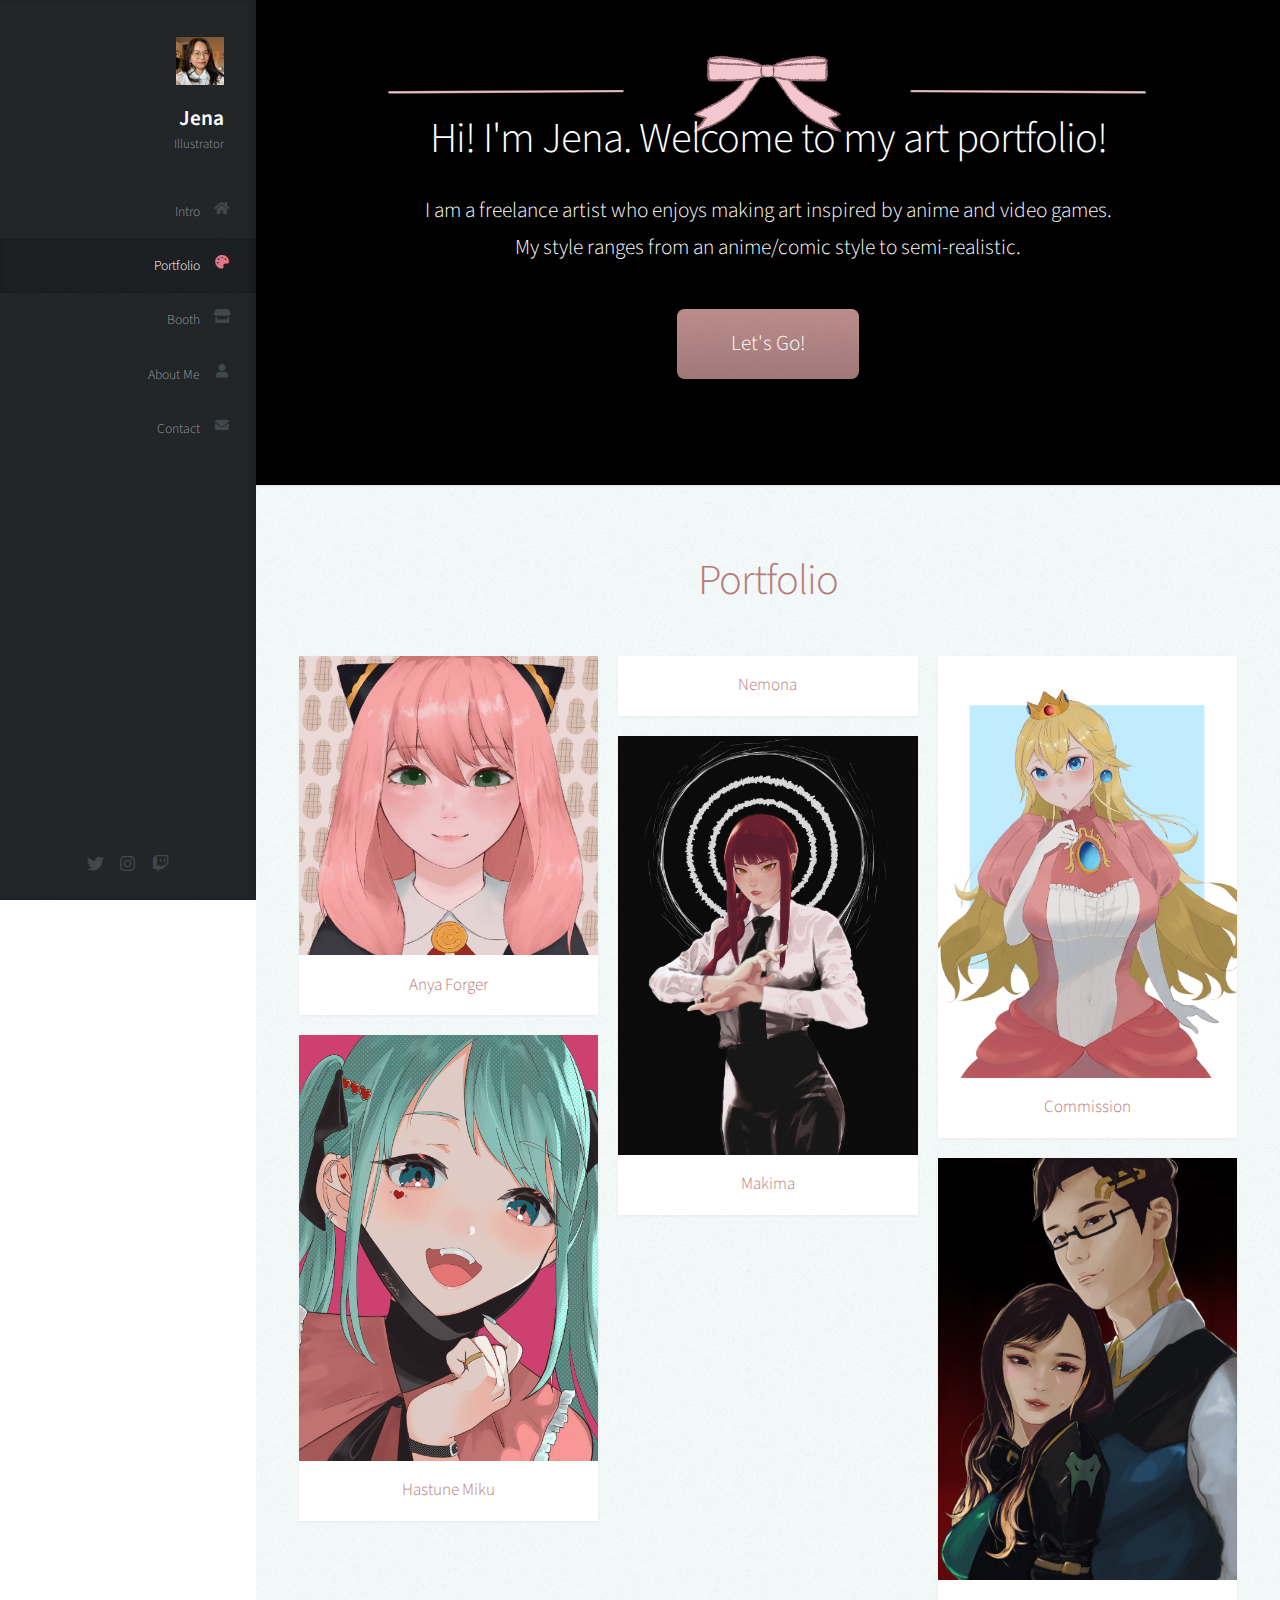
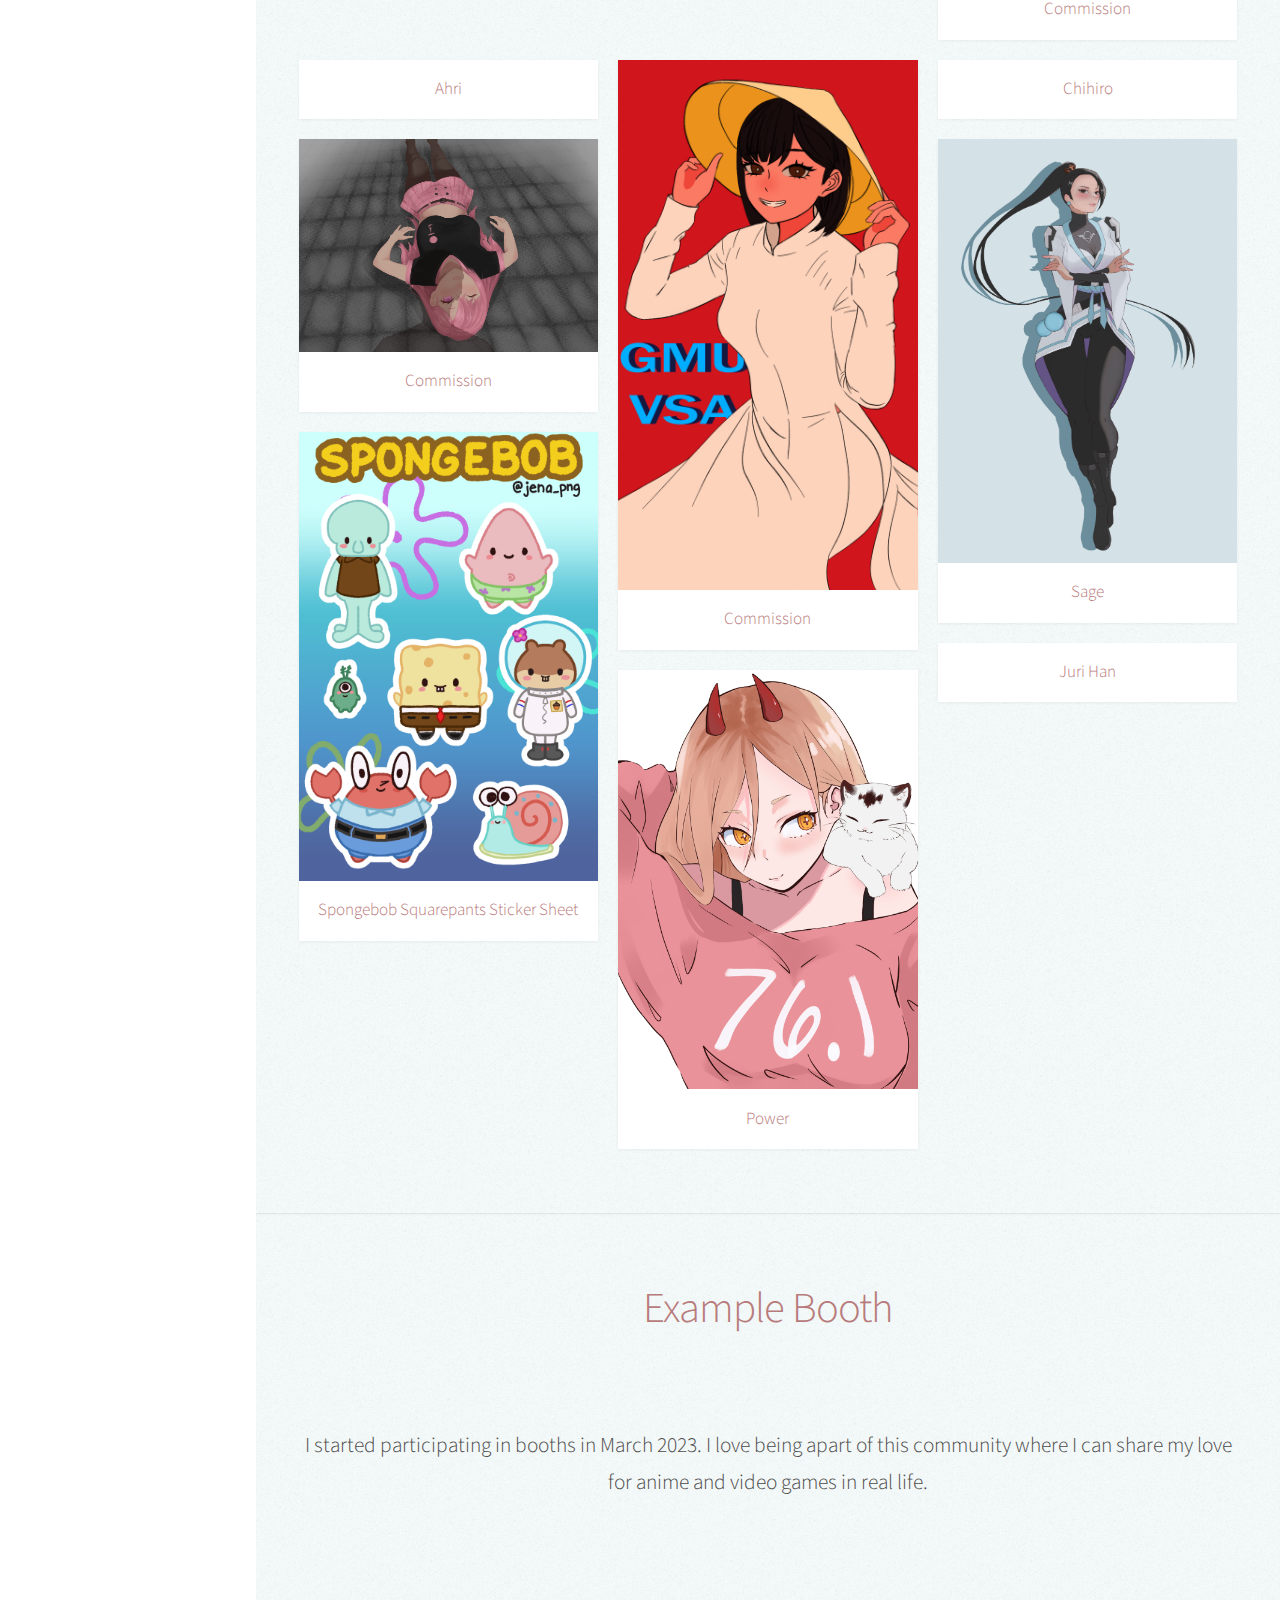
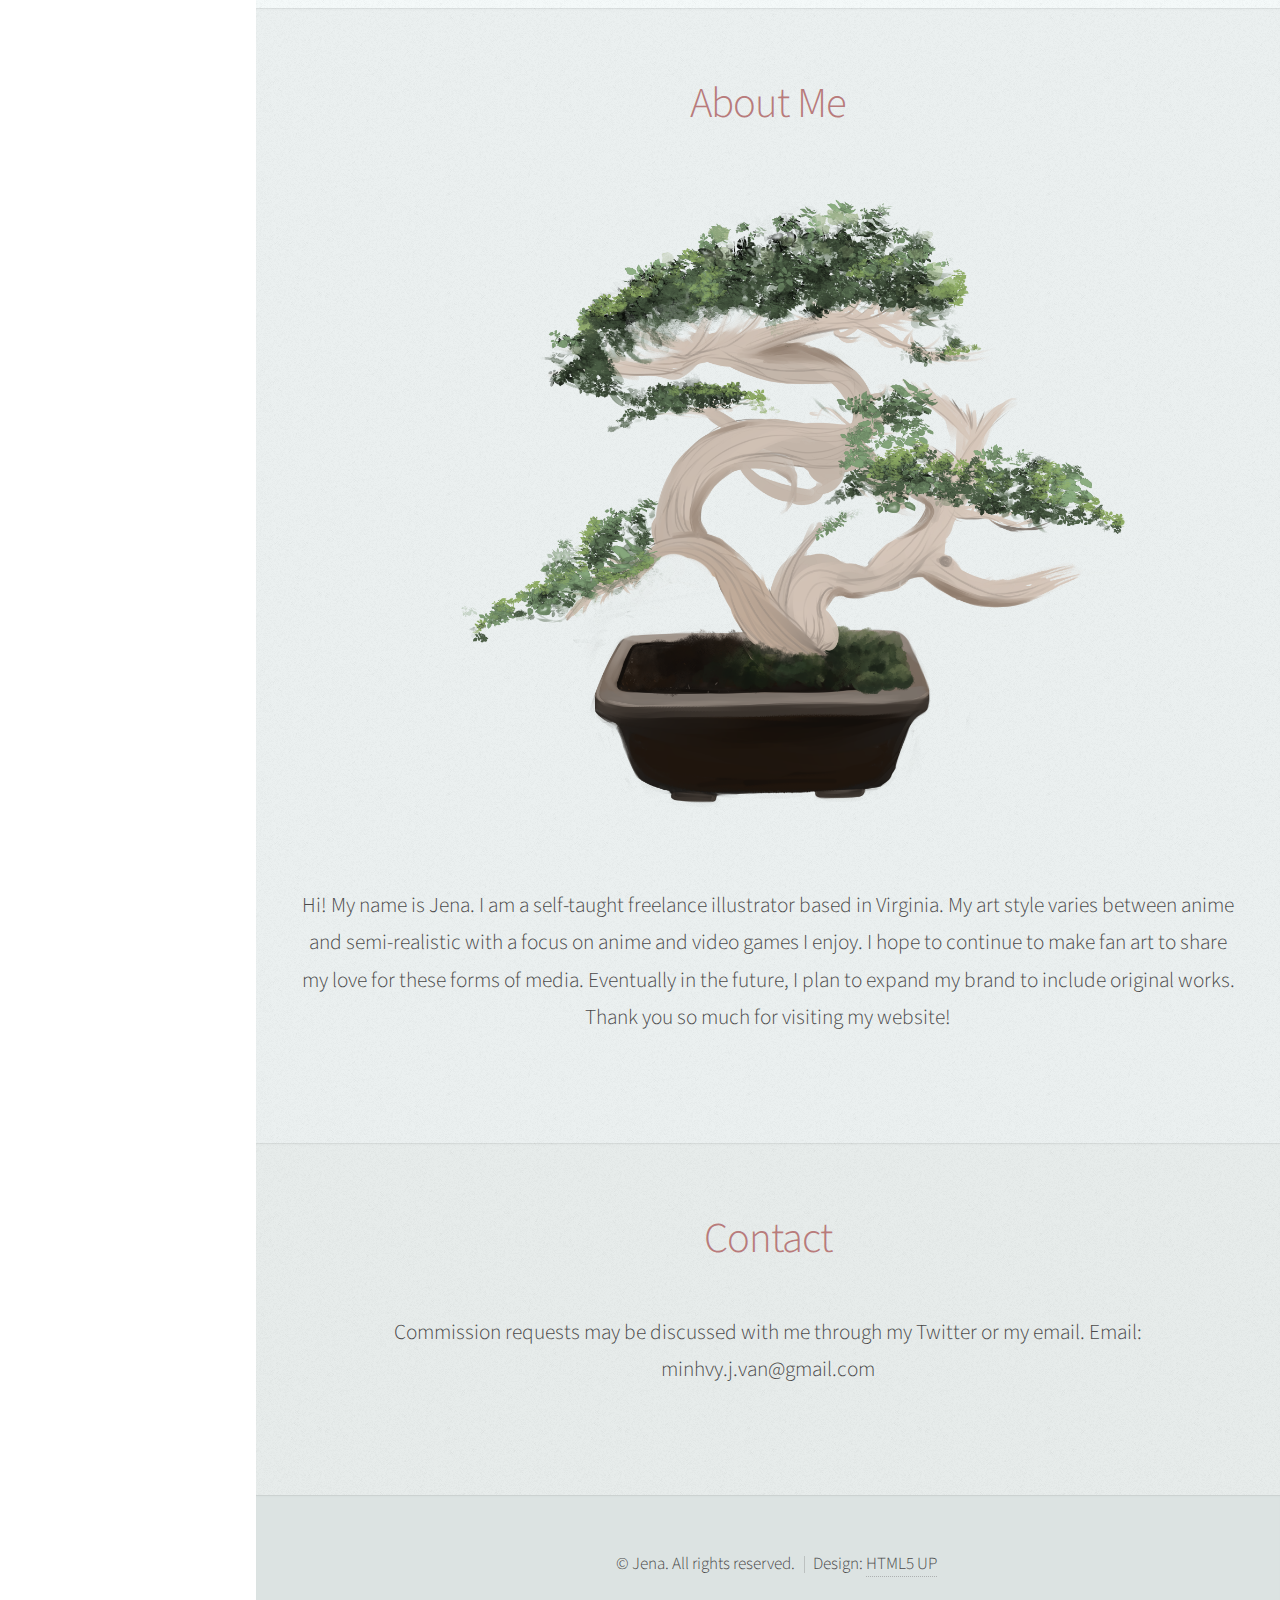
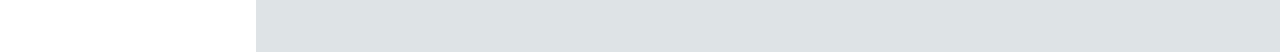
==== index.html @ c544cd05 "pics" ====
<!DOCTYPE HTML>
<!--
	Prologue by HTML5 UP
	html5up.net | @ajlkn
	Free for personal and commercial use under the CCA 3.0 license (html5up.net/license)
-->
<html>
	<head>
		<title>Jena_png</title>
		<meta charset="utf-8" />
		<meta name="viewport" content="width=device-width, initial-scale=1, user-scalable=no" />
		<link rel="stylesheet" href="assets/css/main.css" />
	</head>
	<body class="is-preload">

		<!-- Header -->
			<div id="header">

				<div class="top">

					<!-- Logo -->
						<div id="logo">
							<span class="image avatar48"><img src="images/avatar.JPG" alt="" /></span>
							<h1 id="title">Jena</h1>
							<p>Illustrator</p>
						</div>

					<!-- Nav -->
						<nav id="nav">
							<ul>
								<li><a href="#top" id="top-link"><span class="icon solid fa-home">Intro</span></a></li>
								<li><a href="#portfolio" id="portfolio-link"><span class="icon solid fa-palette">Portfolio</span></a></li>
								<li><a href="#booth" id="booth-link"><span class="icon solid fa-store">Booth</span></a></li>
								<li><a href="#about" id="about-link"><span class="icon solid fa-user">About Me</span></a></li>
								<li><a href="#contact" id="contact-link"><span class="icon solid fa-envelope">Contact</span></a></li>
							</ul>
						</nav>

				</div>

				<div class="bottom">

					<!-- Social Icons -->
						<ul class="icons">
							<li><a href="https://twitter.com/jena_png" class="icon brands fa-twitter"><span class="label">Twitter</span></a></li>
							<li><a href="https://www.instagram.com/jena_png/?hl=en" class="icon brands fa-instagram"><span class="label">Instagram</span></a></li>
							<li><a href="https://www.twitch.tv/jena_png" class="icon brands fa-twitch"><span class="label">Twitch</span></a></li>
							
						</ul>

				</div>

			</div>

		<!-- Main -->
			<div id="main">

				<!-- Intro -->
					<section id="top" class="one dark cover">
						<div class="container">

							<header>
								<h2 class="alt">Hi! I'm <strong>Jena</strong>. Welcome to my art portfolio!<br />
								</h2>
								<p>I am a freelance artist who enjoys making art inspired by anime and video games.<br />
								My style ranges from an anime/comic style to semi-realistic.</p>
							</header>

							<footer>
								<a href="#portfolio" class="button scrolly">Let's Go!</a>
							</footer>

						</div>
					</section>

				<!-- Portfolio -->
					<section id="portfolio" class="two">
						<div class="container">

							<header>
								<h2>Portfolio</h2>
							</header>

							<p></p>
							
							<div class="row">
								<div class="col-4 col-12-mobile">
									<article class="item">
										<a href="#" class="image fit"><img src="images/anya.png" alt="" /></a>
										<header>
											<h3>Anya Forger</h3>
										</header>
									</article>
									<article class="item">
										<a href="#" class="image fit"><img src="images/miku.png" alt="" /></a>
										<header>
											<h3>Hastune Miku</h3>
										</header>
									</article>
								</div>
								<div class="col-4 col-12-mobile">
									<article class="item">
										<a href="#" class="image fit"><img src="images/nemonaresize.png" alt="" /></a>
										<header>
											<h3>Nemona</h3>
										</header>
									</article>
									<article class="item">
										<a href="#" class="image fit"><img src="images/makima.png" alt="" /></a>
										<header>
											<h3>Makima</h3>
										</header>
									</article>
								</div>
								<div class="col-4 col-12-mobile">
									<article class="item">
										<a href="#" class="image fit"><img src="images/peach.png" alt="" /></a>
										<header>
											<h3>Commission</h3>
										</header>
									</article>
									<article class="item">
										<a href="#" class="image fit"><img src="images/stinared+black.png" alt="" /></a>
										<header>
											<h3>Commission</h3>
										</header>
									</article>
								</div>
								<div class="col-4 col-12-mobile">
									<article class="item">
										<a href="#" class="image fit"><img src="images/ahri.png" alt="" /></a>
										<header>
											<h3>Ahri</h3>
										</header>
									</article>
									<article class="item">
										<a href="#" class="image fit"><img src="images/yi 2022 Panel 1.png" alt="" /></a>
										<header>
											<h3>Commission</h3>
										</header>
									</article>
									<article class="item">
										<a href="#" class="image fit"><img src="images/spongebob.png" alt="" /></a>
										<header>
											<h3>Spongebob Squarepants Sticker Sheet</h3>
										</header>
									</article>
								</div>
								<div class="col-4 col-12-mobile">
									<article class="item">
										<a href="#" class="image fit"><img src="images/vsa 2022 fin.png" alt="" /></a>
										<header>
											<h3>Commission</h3>
										</header>
									</article>
									<article class="item">
										<a href="#" class="image fit"><img src="images/power.png" alt="" /></a>
										<header>
											<h3>Power</h3>
										</header>
									</article>
								</div>
								
								<div class="col-4 col-12-mobile">
									<article class="item">
										<a href="#" class="image fit"><img src="images/aodaiChihiro.png" alt="" /></a>
										<header>
											<h3>Chihiro</h3>
										</header>
									</article>
									
									<article class="item">
										<a href="#" class="image fit"><img src="images/sage2.png" alt="" /></a>
										<header>
											<h3>Sage</h3>
										</header>
									</article>
									<article class="item">
										<a href="#" class="image fit"><img src="images/juri.png" alt="" /></a>
										<header>
											<h3>Juri Han</h3>
										</header>
									</article>
								</div>
							</div>

						</div>
					</section>



				<!-- Booth -->
					<section id="booth" class="two">
						<div class="container">
							
							<header>
								<h2>Example Booth</h2>
							</header>
							<a href="#" class="image featured"><img src="images/IMG_0973.JPG" alt="" /></a>
							

							<p>I started participating in booths in March 2023. I love being apart of this community
								where I can share my love for anime and video games in real life.
							</p>

						</div>
					</section>

					<!-- About Me -->
					<section id="about" class="three">
						<div class="container">
							
							<header>
								<h2>About Me</h2>
							</header>

							<a href="#" class="image featured"><img src="images/bonsai.png" alt="" /></a>
							

							<p>Hi! My name is Jena. I am a self-taught freelance illustrator based in Virginia.
								My art style varies between anime and semi-realistic with a focus on 
								anime and video games I enjoy. I hope to continue to make fan art to share my love
								for these forms of media. Eventually in the future, I plan to expand my brand
								to include original works. Thank you so much for visiting my website!
							</p>

						</div>
					</section>	

				<!-- Contact -->
					<section id="contact" class="four">
						<div class="container">

							<header>
								<h2>Contact</h2>
							</header>

							<p>Commission requests may be discussed with me through my Twitter or my email.
								Email: minhvy.j.van@gmail.com</p>


						</div>
					</section>

			</div>

		<!-- Footer -->
			<div id="footer">

				<!-- Copyright -->
					<ul class="copyright">
						<li>&copy; Jena. All rights reserved.</li><li>Design: <a href="http://html5up.net">HTML5 UP</a></li>
					</ul>

			</div>

		<!-- Scripts -->
			<script src="assets/js/jquery.min.js"></script>
			<script src="assets/js/jquery.scrolly.min.js"></script>
			<script src="assets/js/jquery.scrollex.min.js"></script>
			<script src="assets/js/browser.min.js"></script>
			<script src="assets/js/breakpoints.min.js"></script>
			<script src="assets/js/util.js"></script>
			<script src="assets/js/main.js"></script>

	</body>
</html>
---- assets/css/main.css ----
@import url("fontawesome-all.min.css");
@import url("https://fonts.googleapis.com/css?family=Source+Sans+Pro:300,300italic,400,600");

/*
	Prologue by HTML5 UP
	html5up.net | @ajlkn
	Free for personal and commercial use under the CCA 3.0 license (html5up.net/license)
*/

html, body, div, span, applet, object,
iframe, h1, h2, h3, h4, h5, h6, p, blockquote,
pre, a, abbr, acronym, address, big, cite,
code, del, dfn, em, img, ins, kbd, q, s, samp,
small, strike, strong, sub, sup, tt, var, b,
u, i, center, dl, dt, dd, ol, ul, li, fieldset,
form, label, legend, table, caption, tbody,
tfoot, thead, tr, th, td, article, aside,
canvas, details, embed, figure, figcaption,
footer, header, hgroup, menu, nav, output, ruby,
section, summary, time, mark, audio, video {
	margin: 0;
	padding: 0;
	border: 0;
	font-size: 100%;
	font: inherit;
	vertical-align: baseline;}

article, aside, details, figcaption, figure,
footer, header, hgroup, menu, nav, section {
	display: block;}

body {
	line-height: 1;
}

ol, ul {
	list-style: none;
}

blockquote, q {
	quotes: none;
}

	blockquote:before, blockquote:after, q:before, q:after {
		content: '';
		content: none;
	}

table {
	border-collapse: collapse;
	border-spacing: 0;
}

body {
	-webkit-text-size-adjust: none;
}

mark {
	background-color: transparent;
	color: inherit;
}

input::-moz-focus-inner {
	border: 0;
	padding: 0;
}

input, select, textarea {
	-moz-appearance: none;
	-webkit-appearance: none;
	-ms-appearance: none;
	appearance: none;
}

/* Basic */

	html {
		box-sizing: border-box;
	}

	*, *:before, *:after {
		box-sizing: inherit;
	}

	body {
		background: #fff;
		font-family: 'Source Sans Pro', sans-serif;
		font-size: 19pt;
		font-weight: 300;
		line-height: 1.75em;
		color: #4b4a4a;
	}

		body.is-preload *, body.is-preload *:before, body.is-preload *:after {
			-moz-animation: none !important;
			-webkit-animation: none !important;
			-ms-animation: none !important;
			animation: none !important;
			-moz-transition: none !important;
			-webkit-transition: none !important;
			-ms-transition: none !important;
			transition: none !important;
		}

	input, textarea, select {
		font-family: 'Source Sans Pro', sans-serif;
		font-size: 19pt;
		font-weight: 300;
		line-height: 1.75em;
		color: #888;
	}

	h1, h2, h3, h4, h5, h6 {
		font-weight: 300;
		color: #b87b7b;
		line-height: 1.5em;
	}

	h1 a, h2 a, h3 a, h4 a, h5 a, h6 a {
		color: inherit;
		text-decoration: none;
	}

		h1 a strong, h2 a strong, h3 a strong, h4 a strong, h5 a strong, h6 a strong {
			color: #333;
		}

	h2 {
		font-size: 2em;
		letter-spacing: -1px;
	}

		h2.alt {
			color: #f1f1f1;
		}

			h2.alt strong {
				color: #9c9c9c;
			}

	h3 {
		font-size: 1.5em;
	}

	header {
		margin: 0 0 2em 0;
	}

		header > p {
			margin: 1em 0 0 0;
		}

	footer {
		margin: 2em 0 0 0;
	}

	strong, b {
		font-weight: 300;
		color: #666;
	}

	em, i {
		font-style: italic;
	}

	a {
		text-decoration: none;
		color: inherit;
		border-bottom: dotted 1px rgba(128, 128, 128, 0.5);
		-moz-transition: color 0.35s ease-in-out, border-bottom-color 0.35s ease-in-out;
		-webkit-transition: color 0.35s ease-in-out, border-bottom-color 0.35s ease-in-out;
		-ms-transition: color 0.35s ease-in-out, border-bottom-color 0.35s ease-in-out;
		transition: color 0.35s ease-in-out, border-bottom-color 0.35s ease-in-out;
		outline: 0;
	}

		a:hover {
			color: #E27689;
			border-bottom-color: rgba(255, 255, 255, 0);
		}

	sub {
		position: relative;
		top: 0.5em;
		font-size: 0.8em;
	}

	sup {
		position: relative;
		top: -0.5em;
		font-size: 0.8em;
	}

	hr {
		border: 0;
		border-top: solid 1px #ddd;
	}

	blockquote {
		border-left: solid 0.5em #ddd;
		padding: 1em 0 1em 2em;
		font-style: italic;
	}

	p, ul, ol, dl, table {
		margin-bottom: 2em;
	}

	br.clear {
		clear: both;
	}

/* Container */

	.container {
		margin: 0 auto;
		max-width: 100%;
		width: 1400px;
	}

		@media screen and (min-width: 961px) and (max-width: 1880px) {

			.container {
				width: 1200px;
			}

		}

		@media screen and (min-width: 961px) and (max-width: 1620px) {

			.container {
				width: 960px;
			}

		}

		@media screen and (min-width: 961px) and (max-width: 1320px) {

			.container {
				width: 100%;
			}

		}

		@media screen and (max-width: 960px) {

			.container {
				width: 100%;
			}

		}

		@media screen and (max-width: 736px) {

			.container {
				width: 100%;
			}

		}

/* Row */

	.row {
		display: flex;
		flex-wrap: wrap;
		box-sizing: border-box;
		align-items: stretch;
	}

		.row > * {
			box-sizing: border-box;
		}

		.row.gtr-uniform > * > :last-child {
			margin-bottom: 0;
		}

		.row.aln-left {
			justify-content: flex-start;
		}

		.row.aln-center {
			justify-content: center;
		}

		.row.aln-right {
			justify-content: flex-end;
		}

		.row.aln-top {
			align-items: flex-start;
		}

		.row.aln-middle {
			align-items: center;
		}

		.row.aln-bottom {
			align-items: flex-end;
		}

		.row > .imp {
			order: -1;
		}

		.row > .col-1 {
			width: 8.33333%;
		}

		.row > .off-1 {
			margin-left: 8.33333%;
		}

		.row > .col-2 {
			width: 16.66667%;
		}

		.row > .off-2 {
			margin-left: 16.66667%;
		}

		.row > .col-3 {
			width: 25%;
		}

		.row > .off-3 {
			margin-left: 25%;
		}

		.row > .col-4 {
			width: 33.33333%;
		}

		.row > .off-4 {
			margin-left: 33.33333%;
		}

		.row > .col-5 {
			width: 41.66667%;
		}

		.row > .off-5 {
			margin-left: 41.66667%;
		}

		.row > .col-6 {
			width: 50%;
		}

		.row > .off-6 {
			margin-left: 50%;
		}

		.row > .col-7 {
			width: 58.33333%;
		}

		.row > .off-7 {
			margin-left: 58.33333%;
		}

		.row > .col-8 {
			width: 66.66667%;
		}

		.row > .off-8 {
			margin-left: 66.66667%;
		}

		.row > .col-9 {
			width: 75%;
		}

		.row > .off-9 {
			margin-left: 75%;
		}

		.row > .col-10 {
			width: 83.33333%;
		}

		.row > .off-10 {
			margin-left: 83.33333%;
		}

		.row > .col-11 {
			width: 91.66667%;
		}

		.row > .off-11 {
			margin-left: 91.66667%;
		}

		.row > .col-12 {
			width: 100%;
		}

		.row > .off-12 {
			margin-left: 100%;
		}

		.row.gtr-0 {
			margin-top: 0px;
			margin-left: 0px;
		}

			.row.gtr-0 > * {
				padding: 0px 0 0 0px;
			}

			.row.gtr-0.gtr-uniform {
				margin-top: 0px;
			}

				.row.gtr-0.gtr-uniform > * {
					padding-top: 0px;
				}

		.row.gtr-25 {
			margin-top: -10px;
			margin-left: -10px;
		}

			.row.gtr-25 > * {
				padding: 10px 0 0 10px;
			}

			.row.gtr-25.gtr-uniform {
				margin-top: -10px;
			}

				.row.gtr-25.gtr-uniform > * {
					padding-top: 10px;
				}

		.row.gtr-50 {
			margin-top: -20px;
			margin-left: -20px;
		}

			.row.gtr-50 > * {
				padding: 20px 0 0 20px;
			}

			.row.gtr-50.gtr-uniform {
				margin-top: -20px;
			}

				.row.gtr-50.gtr-uniform > * {
					padding-top: 20px;
				}

		.row {
			margin-top: -40px;
			margin-left: -40px;
		}

			.row > * {
				padding: 40px 0 0 40px;
			}

			.row.gtr-uniform {
				margin-top: -40px;
			}

				.row.gtr-uniform > * {
					padding-top: 40px;
				}

		.row.gtr-150 {
			margin-top: -60px;
			margin-left: -60px;
		}

			.row.gtr-150 > * {
				padding: 60px 0 0 60px;
			}

			.row.gtr-150.gtr-uniform {
				margin-top: -60px;
			}

				.row.gtr-150.gtr-uniform > * {
					padding-top: 60px;
				}

		.row.gtr-200 {
			margin-top: -80px;
			margin-left: -80px;
		}

			.row.gtr-200 > * {
				padding: 80px 0 0 80px;
			}

			.row.gtr-200.gtr-uniform {
				margin-top: -80px;
			}

				.row.gtr-200.gtr-uniform > * {
					padding-top: 80px;
				}

		@media screen and (min-width: 961px) and (max-width: 1880px) {

			.row {
				display: flex;
				flex-wrap: wrap;
				box-sizing: border-box;
				align-items: stretch;
			}

				.row > * {
					box-sizing: border-box;
				}

				.row.gtr-uniform > * > :last-child {
					margin-bottom: 0;
				}

				.row.aln-left {
					justify-content: flex-start;
				}

				.row.aln-center {
					justify-content: center;
				}

				.row.aln-right {
					justify-content: flex-end;
				}

				.row.aln-top {
					align-items: flex-start;
				}

				.row.aln-middle {
					align-items: center;
				}

				.row.aln-bottom {
					align-items: flex-end;
				}

				.row > .imp-wide {
					order: -1;
				}

				.row > .col-1-wide {
					width: 8.33333%;
				}

				.row > .off-1-wide {
					margin-left: 8.33333%;
				}

				.row > .col-2-wide {
					width: 16.66667%;
				}

				.row > .off-2-wide {
					margin-left: 16.66667%;
				}

				.row > .col-3-wide {
					width: 25%;
				}

				.row > .off-3-wide {
					margin-left: 25%;
				}

				.row > .col-4-wide {
					width: 33.33333%;
				}

				.row > .off-4-wide {
					margin-left: 33.33333%;
				}

				.row > .col-5-wide {
					width: 41.66667%;
				}

				.row > .off-5-wide {
					margin-left: 41.66667%;
				}

				.row > .col-6-wide {
					width: 50%;
				}

				.row > .off-6-wide {
					margin-left: 50%;
				}

				.row > .col-7-wide {
					width: 58.33333%;
				}

				.row > .off-7-wide {
					margin-left: 58.33333%;
				}

				.row > .col-8-wide {
					width: 66.66667%;
				}

				.row > .off-8-wide {
					margin-left: 66.66667%;
				}

				.row > .col-9-wide {
					width: 75%;
				}

				.row > .off-9-wide {
					margin-left: 75%;
				}

				.row > .col-10-wide {
					width: 83.33333%;
				}

				.row > .off-10-wide {
					margin-left: 83.33333%;
				}

				.row > .col-11-wide {
					width: 91.66667%;
				}

				.row > .off-11-wide {
					margin-left: 91.66667%;
				}

				.row > .col-12-wide {
					width: 100%;
				}

				.row > .off-12-wide {
					margin-left: 100%;
				}

				.row.gtr-0 {
					margin-top: 0px;
					margin-left: 0px;
				}

					.row.gtr-0 > * {
						padding: 0px 0 0 0px;
					}

					.row.gtr-0.gtr-uniform {
						margin-top: 0px;
					}

						.row.gtr-0.gtr-uniform > * {
							padding-top: 0px;
						}

				.row.gtr-25 {
					margin-top: -10px;
					margin-left: -10px;
				}

					.row.gtr-25 > * {
						padding: 10px 0 0 10px;
					}

					.row.gtr-25.gtr-uniform {
						margin-top: -10px;
					}

						.row.gtr-25.gtr-uniform > * {
							padding-top: 10px;
						}

				.row.gtr-50 {
					margin-top: -20px;
					margin-left: -20px;
				}

					.row.gtr-50 > * {
						padding: 20px 0 0 20px;
					}

					.row.gtr-50.gtr-uniform {
						margin-top: -20px;
					}

						.row.gtr-50.gtr-uniform > * {
							padding-top: 20px;
						}

				.row {
					margin-top: -40px;
					margin-left: -40px;
				}

					.row > * {
						padding: 40px 0 0 40px;
					}

					.row.gtr-uniform {
						margin-top: -40px;
					}

						.row.gtr-uniform > * {
							padding-top: 40px;
						}

				.row.gtr-150 {
					margin-top: -60px;
					margin-left: -60px;
				}

					.row.gtr-150 > * {
						padding: 60px 0 0 60px;
					}

					.row.gtr-150.gtr-uniform {
						margin-top: -60px;
					}

						.row.gtr-150.gtr-uniform > * {
							padding-top: 60px;
						}

				.row.gtr-200 {
					margin-top: -80px;
					margin-left: -80px;
				}

					.row.gtr-200 > * {
						padding: 80px 0 0 80px;
					}

					.row.gtr-200.gtr-uniform {
						margin-top: -80px;
					}

						.row.gtr-200.gtr-uniform > * {
							padding-top: 80px;
						}

		}

		@media screen and (min-width: 961px) and (max-width: 1620px) {

			.row {
				display: flex;
				flex-wrap: wrap;
				box-sizing: border-box;
				align-items: stretch;
			}

				.row > * {
					box-sizing: border-box;
				}

				.row.gtr-uniform > * > :last-child {
					margin-bottom: 0;
				}

				.row.aln-left {
					justify-content: flex-start;
				}

				.row.aln-center {
					justify-content: center;
				}

				.row.aln-right {
					justify-content: flex-end;
				}

				.row.aln-top {
					align-items: flex-start;
				}

				.row.aln-middle {
					align-items: center;
				}

				.row.aln-bottom {
					align-items: flex-end;
				}

				.row > .imp-normal {
					order: -1;
				}

				.row > .col-1-normal {
					width: 8.33333%;
				}

				.row > .off-1-normal {
					margin-left: 8.33333%;
				}

				.row > .col-2-normal {
					width: 16.66667%;
				}

				.row > .off-2-normal {
					margin-left: 16.66667%;
				}

				.row > .col-3-normal {
					width: 25%;
				}

				.row > .off-3-normal {
					margin-left: 25%;
				}

				.row > .col-4-normal {
					width: 33.33333%;
				}

				.row > .off-4-normal {
					margin-left: 33.33333%;
				}

				.row > .col-5-normal {
					width: 41.66667%;
				}

				.row > .off-5-normal {
					margin-left: 41.66667%;
				}

				.row > .col-6-normal {
					width: 50%;
				}

				.row > .off-6-normal {
					margin-left: 50%;
				}

				.row > .col-7-normal {
					width: 58.33333%;
				}

				.row > .off-7-normal {
					margin-left: 58.33333%;
				}

				.row > .col-8-normal {
					width: 66.66667%;
				}

				.row > .off-8-normal {
					margin-left: 66.66667%;
				}

				.row > .col-9-normal {
					width: 75%;
				}

				.row > .off-9-normal {
					margin-left: 75%;
				}

				.row > .col-10-normal {
					width: 83.33333%;
				}

				.row > .off-10-normal {
					margin-left: 83.33333%;
				}

				.row > .col-11-normal {
					width: 91.66667%;
				}

				.row > .off-11-normal {
					margin-left: 91.66667%;
				}

				.row > .col-12-normal {
					width: 100%;
				}

				.row > .off-12-normal {
					margin-left: 100%;
				}

				.row.gtr-0 {
					margin-top: 0px;
					margin-left: 0px;
				}

					.row.gtr-0 > * {
						padding: 0px 0 0 0px;
					}

					.row.gtr-0.gtr-uniform {
						margin-top: 0px;
					}

						.row.gtr-0.gtr-uniform > * {
							padding-top: 0px;
						}

				.row.gtr-25 {
					margin-top: -10px;
					margin-left: -10px;
				}

					.row.gtr-25 > * {
						padding: 10px 0 0 10px;
					}

					.row.gtr-25.gtr-uniform {
						margin-top: -10px;
					}

						.row.gtr-25.gtr-uniform > * {
							padding-top: 10px;
						}

				.row.gtr-50 {
					margin-top: -20px;
					margin-left: -20px;
				}

					.row.gtr-50 > * {
						padding: 20px 0 0 20px;
					}

					.row.gtr-50.gtr-uniform {
						margin-top: -20px;
					}

						.row.gtr-50.gtr-uniform > * {
							padding-top: 20px;
						}

				.row {
					margin-top: -40px;
					margin-left: -40px;
				}

					.row > * {
						padding: 40px 0 0 40px;
					}

					.row.gtr-uniform {
						margin-top: -40px;
					}

						.row.gtr-uniform > * {
							padding-top: 40px;
						}

				.row.gtr-150 {
					margin-top: -60px;
					margin-left: -60px;
				}

					.row.gtr-150 > * {
						padding: 60px 0 0 60px;
					}

					.row.gtr-150.gtr-uniform {
						margin-top: -60px;
					}

						.row.gtr-150.gtr-uniform > * {
							padding-top: 60px;
						}

				.row.gtr-200 {
					margin-top: -80px;
					margin-left: -80px;
				}

					.row.gtr-200 > * {
						padding: 80px 0 0 80px;
					}

					.row.gtr-200.gtr-uniform {
						margin-top: -80px;
					}

						.row.gtr-200.gtr-uniform > * {
							padding-top: 80px;
						}

		}

		@media screen and (min-width: 961px) and (max-width: 1320px) {

			.row {
				display: flex;
				flex-wrap: wrap;
				box-sizing: border-box;
				align-items: stretch;
			}

				.row > * {
					box-sizing: border-box;
				}

				.row.gtr-uniform > * > :last-child {
					margin-bottom: 0;
				}

				.row.aln-left {
					justify-content: flex-start;
				}

				.row.aln-center {
					justify-content: center;
				}

				.row.aln-right {
					justify-content: flex-end;
				}

				.row.aln-top {
					align-items: flex-start;
				}

				.row.aln-middle {
					align-items: center;
				}

				.row.aln-bottom {
					align-items: flex-end;
				}

				.row > .imp-narrow {
					order: -1;
				}

				.row > .col-1-narrow {
					width: 8.33333%;
				}

				.row > .off-1-narrow {
					margin-left: 8.33333%;
				}

				.row > .col-2-narrow {
					width: 16.66667%;
				}

				.row > .off-2-narrow {
					margin-left: 16.66667%;
				}

				.row > .col-3-narrow {
					width: 25%;
				}

				.row > .off-3-narrow {
					margin-left: 25%;
				}

				.row > .col-4-narrow {
					width: 33.33333%;
				}

				.row > .off-4-narrow {
					margin-left: 33.33333%;
				}

				.row > .col-5-narrow {
					width: 41.66667%;
				}

				.row > .off-5-narrow {
					margin-left: 41.66667%;
				}

				.row > .col-6-narrow {
					width: 50%;
				}

				.row > .off-6-narrow {
					margin-left: 50%;
				}

				.row > .col-7-narrow {
					width: 58.33333%;
				}

				.row > .off-7-narrow {
					margin-left: 58.33333%;
				}

				.row > .col-8-narrow {
					width: 66.66667%;
				}

				.row > .off-8-narrow {
					margin-left: 66.66667%;
				}

				.row > .col-9-narrow {
					width: 75%;
				}

				.row > .off-9-narrow {
					margin-left: 75%;
				}

				.row > .col-10-narrow {
					width: 83.33333%;
				}

				.row > .off-10-narrow {
					margin-left: 83.33333%;
				}

				.row > .col-11-narrow {
					width: 91.66667%;
				}

				.row > .off-11-narrow {
					margin-left: 91.66667%;
				}

				.row > .col-12-narrow {
					width: 100%;
				}

				.row > .off-12-narrow {
					margin-left: 100%;
				}

				.row.gtr-0 {
					margin-top: 0px;
					margin-left: 0px;
				}

					.row.gtr-0 > * {
						padding: 0px 0 0 0px;
					}

					.row.gtr-0.gtr-uniform {
						margin-top: 0px;
					}

						.row.gtr-0.gtr-uniform > * {
							padding-top: 0px;
						}

				.row.gtr-25 {
					margin-top: -5px;
					margin-left: -5px;
				}

					.row.gtr-25 > * {
						padding: 5px 0 0 5px;
					}

					.row.gtr-25.gtr-uniform {
						margin-top: -5px;
					}

						.row.gtr-25.gtr-uniform > * {
							padding-top: 5px;
						}

				.row.gtr-50 {
					margin-top: -10px;
					margin-left: -10px;
				}

					.row.gtr-50 > * {
						padding: 10px 0 0 10px;
					}

					.row.gtr-50.gtr-uniform {
						margin-top: -10px;
					}

						.row.gtr-50.gtr-uniform > * {
							padding-top: 10px;
						}

				.row {
					margin-top: -20px;
					margin-left: -20px;
				}

					.row > * {
						padding: 20px 0 0 20px;
					}

					.row.gtr-uniform {
						margin-top: -20px;
					}

						.row.gtr-uniform > * {
							padding-top: 20px;
						}

				.row.gtr-150 {
					margin-top: -30px;
					margin-left: -30px;
				}

					.row.gtr-150 > * {
						padding: 30px 0 0 30px;
					}

					.row.gtr-150.gtr-uniform {
						margin-top: -30px;
					}

						.row.gtr-150.gtr-uniform > * {
							padding-top: 30px;
						}

				.row.gtr-200 {
					margin-top: -40px;
					margin-left: -40px;
				}

					.row.gtr-200 > * {
						padding: 40px 0 0 40px;
					}

					.row.gtr-200.gtr-uniform {
						margin-top: -40px;
					}

						.row.gtr-200.gtr-uniform > * {
							padding-top: 40px;
						}

		}

		@media screen and (max-width: 960px) {

			.row {
				display: flex;
				flex-wrap: wrap;
				box-sizing: border-box;
				align-items: stretch;
			}

				.row > * {
					box-sizing: border-box;
				}

				.row.gtr-uniform > * > :last-child {
					margin-bottom: 0;
				}

				.row.aln-left {
					justify-content: flex-start;
				}

				.row.aln-center {
					justify-content: center;
				}

				.row.aln-right {
					justify-content: flex-end;
				}

				.row.aln-top {
					align-items: flex-start;
				}

				.row.aln-middle {
					align-items: center;
				}

				.row.aln-bottom {
					align-items: flex-end;
				}

				.row > .imp-narrower {
					order: -1;
				}

				.row > .col-1-narrower {
					width: 8.33333%;
				}

				.row > .off-1-narrower {
					margin-left: 8.33333%;
				}

				.row > .col-2-narrower {
					width: 16.66667%;
				}

				.row > .off-2-narrower {
					margin-left: 16.66667%;
				}

				.row > .col-3-narrower {
					width: 25%;
				}

				.row > .off-3-narrower {
					margin-left: 25%;
				}

				.row > .col-4-narrower {
					width: 33.33333%;
				}

				.row > .off-4-narrower {
					margin-left: 33.33333%;
				}

				.row > .col-5-narrower {
					width: 41.66667%;
				}

				.row > .off-5-narrower {
					margin-left: 41.66667%;
				}

				.row > .col-6-narrower {
					width: 50%;
				}

				.row > .off-6-narrower {
					margin-left: 50%;
				}

				.row > .col-7-narrower {
					width: 58.33333%;
				}

				.row > .off-7-narrower {
					margin-left: 58.33333%;
				}

				.row > .col-8-narrower {
					width: 66.66667%;
				}

				.row > .off-8-narrower {
					margin-left: 66.66667%;
				}

				.row > .col-9-narrower {
					width: 75%;
				}

				.row > .off-9-narrower {
					margin-left: 75%;
				}

				.row > .col-10-narrower {
					width: 83.33333%;
				}

				.row > .off-10-narrower {
					margin-left: 83.33333%;
				}

				.row > .col-11-narrower {
					width: 91.66667%;
				}

				.row > .off-11-narrower {
					margin-left: 91.66667%;
				}

				.row > .col-12-narrower {
					width: 100%;
				}

				.row > .off-12-narrower {
					margin-left: 100%;
				}

				.row.gtr-0 {
					margin-top: 0px;
					margin-left: 0px;
				}

					.row.gtr-0 > * {
						padding: 0px 0 0 0px;
					}

					.row.gtr-0.gtr-uniform {
						margin-top: 0px;
					}

						.row.gtr-0.gtr-uniform > * {
							padding-top: 0px;
						}

				.row.gtr-25 {
					margin-top: -5px;
					margin-left: -5px;
				}

					.row.gtr-25 > * {
						padding: 5px 0 0 5px;
					}

					.row.gtr-25.gtr-uniform {
						margin-top: -5px;
					}

						.row.gtr-25.gtr-uniform > * {
							padding-top: 5px;
						}

				.row.gtr-50 {
					margin-top: -10px;
					margin-left: -10px;
				}

					.row.gtr-50 > * {
						padding: 10px 0 0 10px;
					}

					.row.gtr-50.gtr-uniform {
						margin-top: -10px;
					}

						.row.gtr-50.gtr-uniform > * {
							padding-top: 10px;
						}

				.row {
					margin-top: -20px;
					margin-left: -20px;
				}

					.row > * {
						padding: 20px 0 0 20px;
					}

					.row.gtr-uniform {
						margin-top: -20px;
					}

						.row.gtr-uniform > * {
							padding-top: 20px;
						}

				.row.gtr-150 {
					margin-top: -30px;
					margin-left: -30px;
				}

					.row.gtr-150 > * {
						padding: 30px 0 0 30px;
					}

					.row.gtr-150.gtr-uniform {
						margin-top: -30px;
					}

						.row.gtr-150.gtr-uniform > * {
							padding-top: 30px;
						}

				.row.gtr-200 {
					margin-top: -40px;
					margin-left: -40px;
				}

					.row.gtr-200 > * {
						padding: 40px 0 0 40px;
					}

					.row.gtr-200.gtr-uniform {
						margin-top: -40px;
					}

						.row.gtr-200.gtr-uniform > * {
							padding-top: 40px;
						}

		}

		@media screen and (max-width: 736px) {

			.row {
				display: flex;
				flex-wrap: wrap;
				box-sizing: border-box;
				align-items: stretch;
			}

				.row > * {
					box-sizing: border-box;
				}

				.row.gtr-uniform > * > :last-child {
					margin-bottom: 0;
				}

				.row.aln-left {
					justify-content: flex-start;
				}

				.row.aln-center {
					justify-content: center;
				}

				.row.aln-right {
					justify-content: flex-end;
				}

				.row.aln-top {
					align-items: flex-start;
				}

				.row.aln-middle {
					align-items: center;
				}

				.row.aln-bottom {
					align-items: flex-end;
				}

				.row > .imp-mobile {
					order: -1;
				}

				.row > .col-1-mobile {
					width: 8.33333%;
				}

				.row > .off-1-mobile {
					margin-left: 8.33333%;
				}

				.row > .col-2-mobile {
					width: 16.66667%;
				}

				.row > .off-2-mobile {
					margin-left: 16.66667%;
				}

				.row > .col-3-mobile {
					width: 25%;
				}

				.row > .off-3-mobile {
					margin-left: 25%;
				}

				.row > .col-4-mobile {
					width: 33.33333%;
				}

				.row > .off-4-mobile {
					margin-left: 33.33333%;
				}

				.row > .col-5-mobile {
					width: 41.66667%;
				}

				.row > .off-5-mobile {
					margin-left: 41.66667%;
				}

				.row > .col-6-mobile {
					width: 50%;
				}

				.row > .off-6-mobile {
					margin-left: 50%;
				}

				.row > .col-7-mobile {
					width: 58.33333%;
				}

				.row > .off-7-mobile {
					margin-left: 58.33333%;
				}

				.row > .col-8-mobile {
					width: 66.66667%;
				}

				.row > .off-8-mobile {
					margin-left: 66.66667%;
				}

				.row > .col-9-mobile {
					width: 75%;
				}

				.row > .off-9-mobile {
					margin-left: 75%;
				}

				.row > .col-10-mobile {
					width: 83.33333%;
				}

				.row > .off-10-mobile {
					margin-left: 83.33333%;
				}

				.row > .col-11-mobile {
					width: 91.66667%;
				}

				.row > .off-11-mobile {
					margin-left: 91.66667%;
				}

				.row > .col-12-mobile {
					width: 100%;
				}

				.row > .off-12-mobile {
					margin-left: 100%;
				}

				.row.gtr-0 {
					margin-top: 0px;
					margin-left: 0px;
				}

					.row.gtr-0 > * {
						padding: 0px 0 0 0px;
					}

					.row.gtr-0.gtr-uniform {
						margin-top: 0px;
					}

						.row.gtr-0.gtr-uniform > * {
							padding-top: 0px;
						}

				.row.gtr-25 {
					margin-top: -5px;
					margin-left: -5px;
				}

					.row.gtr-25 > * {
						padding: 5px 0 0 5px;
					}

					.row.gtr-25.gtr-uniform {
						margin-top: -5px;
					}

						.row.gtr-25.gtr-uniform > * {
							padding-top: 5px;
						}

				.row.gtr-50 {
					margin-top: -10px;
					margin-left: -10px;
				}

					.row.gtr-50 > * {
						padding: 10px 0 0 10px;
					}

					.row.gtr-50.gtr-uniform {
						margin-top: -10px;
					}

						.row.gtr-50.gtr-uniform > * {
							padding-top: 10px;
						}

				.row {
					margin-top: -20px;
					margin-left: -20px;
				}

					.row > * {
						padding: 20px 0 0 20px;
					}

					.row.gtr-uniform {
						margin-top: -20px;
					}

						.row.gtr-uniform > * {
							padding-top: 20px;
						}

				.row.gtr-150 {
					margin-top: -30px;
					margin-left: -30px;
				}

					.row.gtr-150 > * {
						padding: 30px 0 0 30px;
					}

					.row.gtr-150.gtr-uniform {
						margin-top: -30px;
					}

						.row.gtr-150.gtr-uniform > * {
							padding-top: 30px;
						}

				.row.gtr-200 {
					margin-top: -40px;
					margin-left: -40px;
				}

					.row.gtr-200 > * {
						padding: 40px 0 0 40px;
					}

					.row.gtr-200.gtr-uniform {
						margin-top: -40px;
					}

						.row.gtr-200.gtr-uniform > * {
							padding-top: 40px;
						}

		}

/* Sections/Article */

	section, article {
		margin-bottom: 3em;
	}

		section > :last-child,
		section > .container, section:last-child, article > :last-child,
		article > .container, article:last-child {
			margin-bottom: 0;
		}

		.row > section, .row > article {
			margin-bottom: 0;
		}

/* Image */

	.image {
		display: inline-block;
		border: 0;
	}

		.image img {
			display: block;
			width: 100%;
		}

		.image.avatar48 {
			width: 48px;
			height: 48px;
			background: #f00;
		}

			.image.avatar48 img {
				width: 48px;
				height: 48px;
			}

		.image.fit {
			display: block;
			width: 100%;
		}

		.image.featured {
			display: block;
			width: 100%;
			margin: 0 0 2em 0;
		}

		.image.left {
			float: left;
			margin: 0 2em 2em 0;
		}

		.image.centered {
			display: block;
			margin: 0 0 2em 0;
		}

			.image.centered img {
				margin: 0 auto;
				width: auto;
			}

/* List */

	ul {
		list-style: disc;
		padding-left: 1em;
	}

		ul li {
			padding-left: 0.5em;
		}

	ol {
		list-style: decimal;
		padding-left: 1.25em;
	}

		ol li {
			padding-left: 0.25em;
		}

/* Icons */

	ul.icons {
		cursor: default;
		list-style: none;
		padding-left: 0;
	}

		ul.icons li {
			display: inline-block;
			padding-left: 0;
		}

		ul.icons a {
			display: inline-block;
			width: 2em;
			height: 2em;
			line-height: 2em;
			text-align: center;
			border: 0;
		}

/* Form */

	form label {
		display: block;
		text-align: left;
		margin-bottom: 0.5em;
	}

	form input[type="text"],
	form input[type="email"],
	form input[type="password"],
	form select,
	form textarea {
		position: relative;
		-webkit-appearance: none;
		display: block;
		border: 0;
		outline: 0;
		background: #fff;
		background: rgba(255, 255, 255, 0.75);
		width: 100%;
		border-radius: 0.35em;
		padding: 0.75em 1em 0.75em 1em;
		box-shadow: inset 0 0.1em 0.1em 0 rgba(0, 0, 0, 0.05);
		border: solid 1px rgba(0, 0, 0, 0.15);
		-moz-transition: all 0.35s ease-in-out;
		-webkit-transition: all 0.35s ease-in-out;
		-ms-transition: all 0.35s ease-in-out;
		transition: all 0.35s ease-in-out;
	}

		form input[type="text"]:focus,
		form input[type="email"]:focus,
		form input[type="password"]:focus,
		form select:focus,
		form textarea:focus {
			box-shadow: 0 0 2px 1px #8ebebc;
			background: #fff;
		}

	form input[type="text"],
	form input[type="email"],
	form input[type="password"],
	form select {
		line-height: 1.25em;
	}

	form textarea {
		min-height: 14em;
	}

	form ::-webkit-input-placeholder {
		color: #555 !important;
	}

	form :-moz-placeholder {
		color: #555 !important;
	}

	form ::-moz-placeholder {
		color: #555 !important;
	}

	form :-ms-input-placeholder {
		color: #555 !important;
	}

	form ::-moz-focus-inner {
		border: 0;
	}

/* Table */

	table {
		width: 100%;
		text-align: left;
	}

		table tbody tr:nth-child(2n+2) {
			background: #f4f4f4;
		}

		table td {
			padding: 0.5em 1em 0.5em 1em;
		}

		table th {
			text-align: left;
			padding: 0.5em 1em 0.5em 1em;
			color: #fff;
			background: #222729 url("images/overlay.png");
		}

		table thead {
			background: #444;
			color: #fff;
		}

		table tfoot {
			background: #eee;
		}

/* Button */

	input[type="button"],
	input[type="submit"],
	input[type="reset"],
	button,
	.button {
		position: relative;
		display: inline-block;
		border-radius: 0.35em;
		color: #fff !important;
		text-decoration: none;
		padding: 0.75em 2.5em 0.75em 2.5em;
		background-color: #be8e8e;
		border: 0;
		cursor: pointer;
		background-image: -moz-linear-gradient(top, rgba(0, 0, 0, 0), rgba(0, 0, 0, 0.15)), url("images/overlay.png");
		background-image: -webkit-linear-gradient(top, rgba(0, 0, 0, 0), rgba(0, 0, 0, 0.15)), url("images/overlay.png");
		background-image: -ms-linear-gradient(top, rgba(0, 0, 0, 0), rgba(0, 0, 0, 0.15)), url("images/overlay.png");
		background-image: linear-gradient(top, rgba(0, 0, 0, 0), rgba(0, 0, 0, 0.15)), url("images/overlay.png");
		-moz-transition: background-color 0.35s ease-in-out;
		-webkit-transition: background-color 0.35s ease-in-out;
		-ms-transition: background-color 0.35s ease-in-out;
		transition: background-color 0.35s ease-in-out;
	}

		input[type="button"]:hover,
		input[type="submit"]:hover,
		input[type="reset"]:hover,
		button:hover,
		.button:hover {
			background-color: #ce9e9e;
		}

		input[type="button"]:active,
		input[type="submit"]:active,
		input[type="reset"]:active,
		button:active,
		.button:active {
			background-color: #ae7e7e;
		}

/* Item */

	.item {
		box-shadow: 0 0.05em 0.15em 0 rgba(0, 0, 0, 0.05);
		margin-bottom: 40px;
	}

		.item header {
			background: #fff;
			margin: 0;
			padding: 1em 0 1em 0;
			font-size: 0.8em;
		}

			.item header h3 {
				font-size: 1em;
			}

/* Icons */

	.icon {
		text-decoration: none;
		text-decoration: none;
	}

		.icon:before {
			-moz-osx-font-smoothing: grayscale;
			-webkit-font-smoothing: antialiased;
			display: inline-block;
			font-style: normal;
			font-variant: normal;
			text-rendering: auto;
			line-height: 1;
			text-transform: none !important;
			font-family: 'Font Awesome 5 Free';
			font-weight: 400;
		}

		.icon:before {
			line-height: inherit;
		}

		.icon > .label {
			display: none;
		}

		.icon.solid:before {
			font-weight: 900;
		}

		.icon.brands:before {
			font-family: 'Font Awesome 5 Brands';
		}

/* Header */

	#header {
		display: -moz-flex;
		display: -webkit-flex;
		display: -ms-flex;
		display: flex;
		-moz-flex-direction: column;
		-webkit-flex-direction: column;
		-ms-flex-direction: column;
		flex-direction: column;
		-moz-justify-content: space-between;
		-webkit-justify-content: space-between;
		-ms-justify-content: space-between;
		justify-content: space-between;
		background: #222629 url("images/overlay.png");
		box-shadow: inset -0.25em 0 0.25em 0 rgba(0, 0, 0, 0.1);
		color: #fff;
		height: 100%;
		left: 0;
		overflow-y: auto;
		position: fixed;
		text-align: right;
		top: 0;
		width: 375px;
	}

		#header .top {
			-moz-flex-grow: 1;
			-webkit-flex-grow: 1;
			-ms-flex-grow: 1;
			flex-grow: 1;
		}

		#header .bottom {
			-moz-flex-shrink: 0;
			-webkit-flex-shrink: 0;
			-ms-flex-shrink: 0;
			flex-shrink: 0;
			padding: 1.5em 0 0.75em 0;
		}

			#header .bottom > :last-child {
				margin-bottom: 0;
			}

		#header .icons {
			font-size: 0.8em;
			text-align: center;
		}

			#header .icons a {
				color: #41484c;
				-moz-transition: color 0.35s ease-in-out;
				-webkit-transition: color 0.35s ease-in-out;
				-ms-transition: color 0.35s ease-in-out;
				transition: color 0.35s ease-in-out;
			}

				#header .icons a:hover {
					color: #fff;
				}

	#logo {
		position: relative;
		margin: 1.75em 1.5em 1.5em 1.5em;
		min-height: 48px;
		cursor: default;
	}

		#logo h1 {
			position: relative;
			color: #fff;
			font-weight: 600;
			font-size: 1em;
			line-height: 1em;
		}

		#logo p {
			position: relative;
			display: block;
			font-size: 0.6em;
			color: rgba(255, 255, 255, 0.5);
			line-height: 1.25em;
			margin: 0.5em 0 0 0;
		}

		#logo .image {
			position: absolute;
			left: 0;
			top: 0;
		}

	#nav ul {
		list-style: none;
		padding-left: 0;
		margin-bottom: 0;
	}

		#nav ul li {
			padding-left: 0;
		}

			#nav ul li a {
				display: block;
				padding: 0.5em 1.5em 0.5em 1.5em;
				color: rgba(255, 255, 255, 0.5);
				text-decoration: none;
				outline: 0;
				border: 0;
				-moz-transition: none;
				-webkit-transition: none;
				-ms-transition: none;
				transition: none;
			}

				#nav ul li a span {
					position: relative;
					display: block;
					font-size: 0.8em;
				}

					#nav ul li a span:before {
						position: absolute;
						left: 0;
						color: #41484c;
						text-align: center;
						width: 1.25em;
						line-height: 1.75em;
					}

				#nav ul li a.active {
					background: rgba(0, 0, 0, 0.15);
					box-shadow: inset 0 0 0.25em 0 rgba(0, 0, 0, 0.125);
					color: #fff;
				}

					#nav ul li a.active span:before {
						color: #e27689;
					}

/* Footer */

	#footer {
		margin-left: 375px;
		text-align: center;
		background-color: #dce3e2;
		padding: 3em 0 4em 0;
		box-shadow: inset 0 1px 0 0 rgba(0, 0, 0, 0.05), inset 0 0.1em 0.1em 0 rgba(0, 0, 0, 0.025);
		font-size: 0.8em;
	}

		#footer .copyright {
			cursor: default;
			margin: 0;
		}

			#footer .copyright li {
				display: inline-block;
				line-height: 1em;
				border-left: solid 1px rgba(128, 128, 128, 0.35);
				padding: 0 0 0 0.5em;
				margin: 0 0 0 0.5em;
			}

				#footer .copyright li:first-child {
					border-left: 0;
					padding-left: 0;
					margin-left: 0;
				}

/* Main */

	#main {
		margin-left: 375px;
	}

		#main > section {
			margin: 0;
			overflow: hidden;
			padding: 4em 0;
			box-shadow: inset 0 1px 0 0 rgba(0, 0, 0, 0.05), inset 0 0.1em 0.1em 0 rgba(0, 0, 0, 0.025);
			text-align: center;
			background-image: url("images/overlay.png");
		}

			#main > section.dark {
				color: #f7f7f7;
				color: rgba(255, 255, 255, 1);
			}

				#main > section.dark h2, #main > section.dark h3, #main > section.dark h4, #main > section.dark h5, #main > section.dark h6 {
					color: inherit;
				}

				#main > section.dark strong {
					color: #fff;
					border-color: inherit;
				}

				#main > section.dark a {
					color: #fff;
					border-color: inherit;
				}

					#main > section.dark a:hover {
						border-bottom-color: rgba(255, 255, 255, 0);
					}

			#main > section.cover {
				padding: 10em 0;
				background-size: cover;
				background-position: center center;
			}

			#main > section.one {
				background-color: #ddb2b2;
				background-image: url("../../images/banner.jpg");
			}

			#main > section.two {
				background-color: #f5fafa;
			}

			#main > section.three {
				background-color: #ecf1f1;
			}

			#main > section.four {
				background-color: #e8edec;
			}

/* Wide */

	@media screen and (min-width: 961px) and (max-width: 1880px) {

		/* Basic */

			body, input, textarea, select {
				font-size: 17pt;
			}

		/* Header */

			#header {
				width: 300px;
			}

		/* Footer */

			#footer {
				margin-left: 300px;
			}

		/* Main */

			#main {
				margin-left: 300px;
			}

	}

/* Normal */

	@media screen and (min-width: 961px) and (max-width: 1620px) {

		/* Main */

			#main > section {
				padding: 3em 0;
			}

			#main section.cover {
				padding: 5em 0;
			}

	}

/* Narrow */

	@media screen and (min-width: 961px) and (max-width: 1320px) {

		/* Basic */

			body, input, textarea, select {
				font-size: 16pt;
			}

			.container {
				padding: 0 2em 0 2em;
			}

		/* Icons */

			ul.icons li a {
				width: 1.75em;
			}

		/* Item */

			.item {
				margin-bottom: 20px;
			}

		/* Header */

			#header {
				width: 20%;
			}

			#logo .image {
				position: relative;
				margin: 0 0 0.5em 0;
			}

			#nav ul li a {
				font-size: 0.8em;
				padding-top: 0.5em;
				padding-bottom: 0.5em;
			}

				#nav ul li a span {
					padding-right: 2.25em;
				}

					#nav ul li a span:before {
						left: 100%;
						margin-left: -1.25em;
						line-height: 2.25em;
					}

		/* Footer */

			#footer {
				margin-left: 20%;
			}

		/* Main */

			#main {
				margin-left: 20%;
			}

	}

/* Narrower */

	#headerToggle {
		display: none;
	}

	@media screen and (max-width: 960px) {

		/* Basic */

			html, body {
				overflow-x: hidden;
			}

			body, input, textarea, select {
				font-size: 16pt;
			}

			header br {
				display: none;
			}

			.container {
				padding: 0 2em 0 2em;
			}

		/* Item */

			.item {
				margin-bottom: 15px;
			}

		/* Icons */

			ul.icons a {
				width: 1.75em;
				font-size: 1.25em;
			}

		/* Header */

			#header {
				-moz-backface-visibility: hidden;
				-webkit-backface-visibility: hidden;
				-ms-backface-visibility: hidden;
				backface-visibility: hidden;
				-moz-transform: translateX(-275px);
				-webkit-transform: translateX(-275px);
				-ms-transform: translateX(-275px);
				transform: translateX(-275px);
				-moz-transition: -moz-transform 0.5s ease;
				-webkit-transition: -webkit-transform 0.5s ease;
				-ms-transition: -ms-transform 0.5s ease;
				transition: transform 0.5s ease;
				-webkit-overflow-scrolling: touch;
				display: block;
				height: 100%;
				left: 0;
				overflow-y: auto;
				position: fixed;
				top: 0;
				width: 275px;
				z-index: 10002;
				width: 275px;
				background: #222729 url("images/overlay.png");
				box-shadow: inset -0.25em 0 0.25em 0 rgba(0, 0, 0, 0.125);
			}

				#header .top {
					position: relative;
				}

				#header .bottom {
					border-top: solid 1px rgba(255, 255, 255, 0.05);
					box-shadow: 0 -1px 0 0 rgba(0, 0, 0, 0.15);
					padding-top: 2em;
					margin-top: 2em;
					position: relative;
				}

			#logo {
				margin: 1.5em 1.25em 1.25em 1.25em;
			}

			#nav ul li a {
				padding: 0.5em 1.25em 0.5em 1.25em;
			}

			#headerToggle {
				-moz-backface-visibility: hidden;
				-webkit-backface-visibility: hidden;
				-ms-backface-visibility: hidden;
				backface-visibility: hidden;
				-moz-transition: -moz-transform 0.5s ease;
				-webkit-transition: -webkit-transform 0.5s ease;
				-ms-transition: -ms-transform 0.5s ease;
				transition: transform 0.5s ease;
				display: block;
				height: 2.25em;
				left: 0;
				position: fixed;
				top: 0;
				width: 3.25em;
				z-index: 10001;
			}

				#headerToggle .toggle {
					text-decoration: none;
					position: absolute;
					left: 0;
					top: 0;
					width: 100%;
					height: 100%;
					outline: 0;
					border: 0;
				}

					#headerToggle .toggle:before {
						-moz-osx-font-smoothing: grayscale;
						-webkit-font-smoothing: antialiased;
						display: inline-block;
						font-style: normal;
						font-variant: normal;
						text-rendering: auto;
						line-height: 1;
						text-transform: none !important;
						font-family: 'Font Awesome 5 Free';
						font-weight: 900;
					}

					#headerToggle .toggle:before {
						text-decoration: none;
						content: '\f0c9';
						color: #fff;
						font-size: 18px;
						background: rgba(128, 136, 144, 0.5);
						border-radius: 0.35em;
						text-align: center;
						position: absolute;
						left: 0.5em;
						top: 0.5em;
						display: block;
						width: 3.25em;
						height: 2.25em;
						line-height: 2.25em;
					}

			body.header-visible #main {
				-moz-transform: translateX(275px);
				-webkit-transform: translateX(275px);
				-ms-transform: translateX(275px);
				transform: translateX(275px);
			}

			body.header-visible #headerToggle {
				-moz-transform: translateX(275px);
				-webkit-transform: translateX(275px);
				-ms-transform: translateX(275px);
				transform: translateX(275px);
			}

			body.header-visible #header {
				-moz-transform: translateX(0);
				-webkit-transform: translateX(0);
				-ms-transform: translateX(0);
				transform: translateX(0);
			}

		/* Footer */

			#footer {
				margin-left: 0;
			}

		/* Main */

			#main {
				-moz-backface-visibility: hidden;
				-webkit-backface-visibility: hidden;
				-ms-backface-visibility: hidden;
				backface-visibility: hidden;
				-moz-transition: -moz-transform 0.5s ease;
				-webkit-transition: -webkit-transform 0.5s ease;
				-ms-transition: -ms-transform 0.5s ease;
				transition: transform 0.5s ease;
				padding-bottom: 1px;
				margin-left: 0;
			}

				#main > section {
					padding: 3em 0;
				}

				#main section.cover {
					padding: 4em 0;
				}

	}

/* Mobile */

	@media screen and (max-width: 736px) {

		/* Basic */

			body, input, textarea, select {
				font-size: 14pt;
			}

			h2 {
				font-size: 2em;
				letter-spacing: 0;
				font-weight: 500;
			}

			.container {
				padding: 0 15px 0 15px;
			}

		/* List */

			ul.icons a {
				width: 2em;
				font-size: 1.25em;
			}

		/* Main */

			#main > section {
				padding: 2em 0;
			}

			#main section.cover {
				padding: 4em 0em;
			}

				#main section.cover header {
					padding: 0 1em;
				}

		/* Footer */

			#footer .copyright li {
				display: block;
				line-height: 1.25em;
				border: 0;
				padding: 0;
				margin: 1em 0 0 0;
			}

				#footer .copyright li:first-child {
					margin-top: 0;
				}

	}
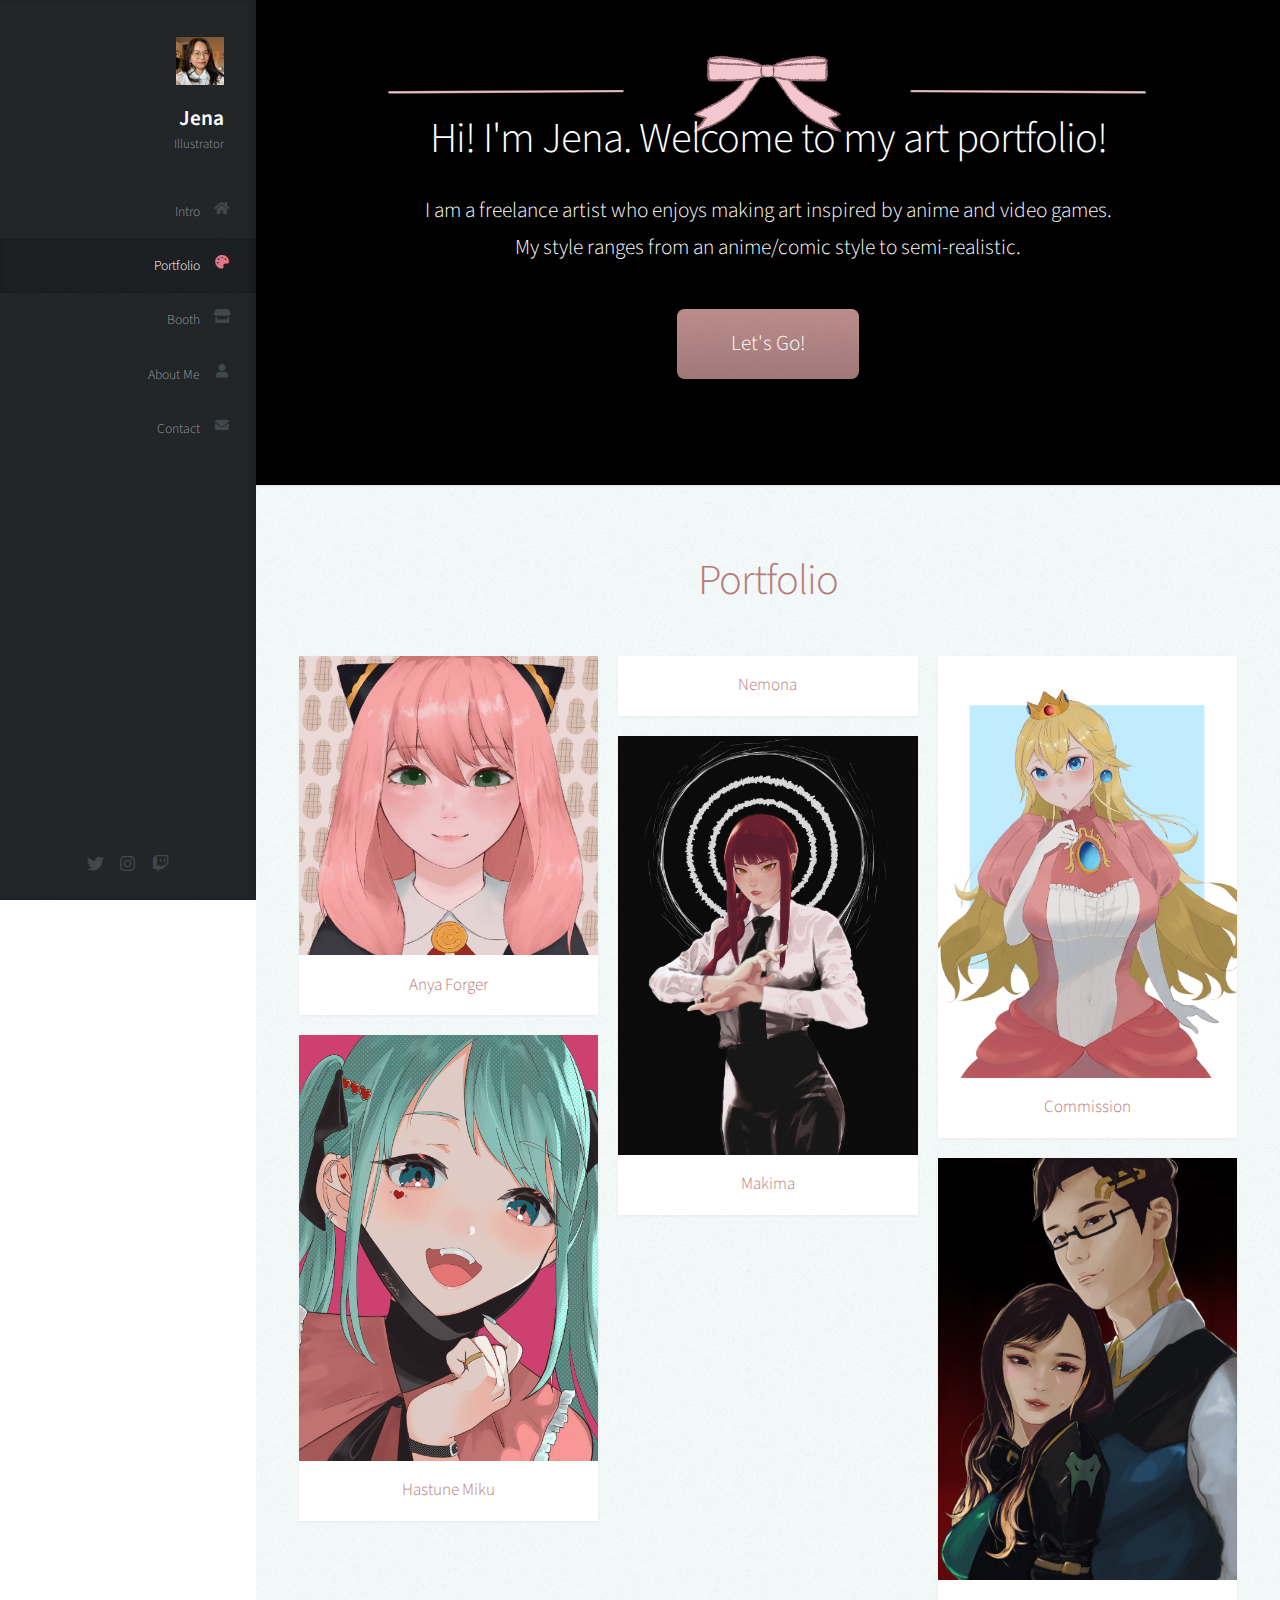
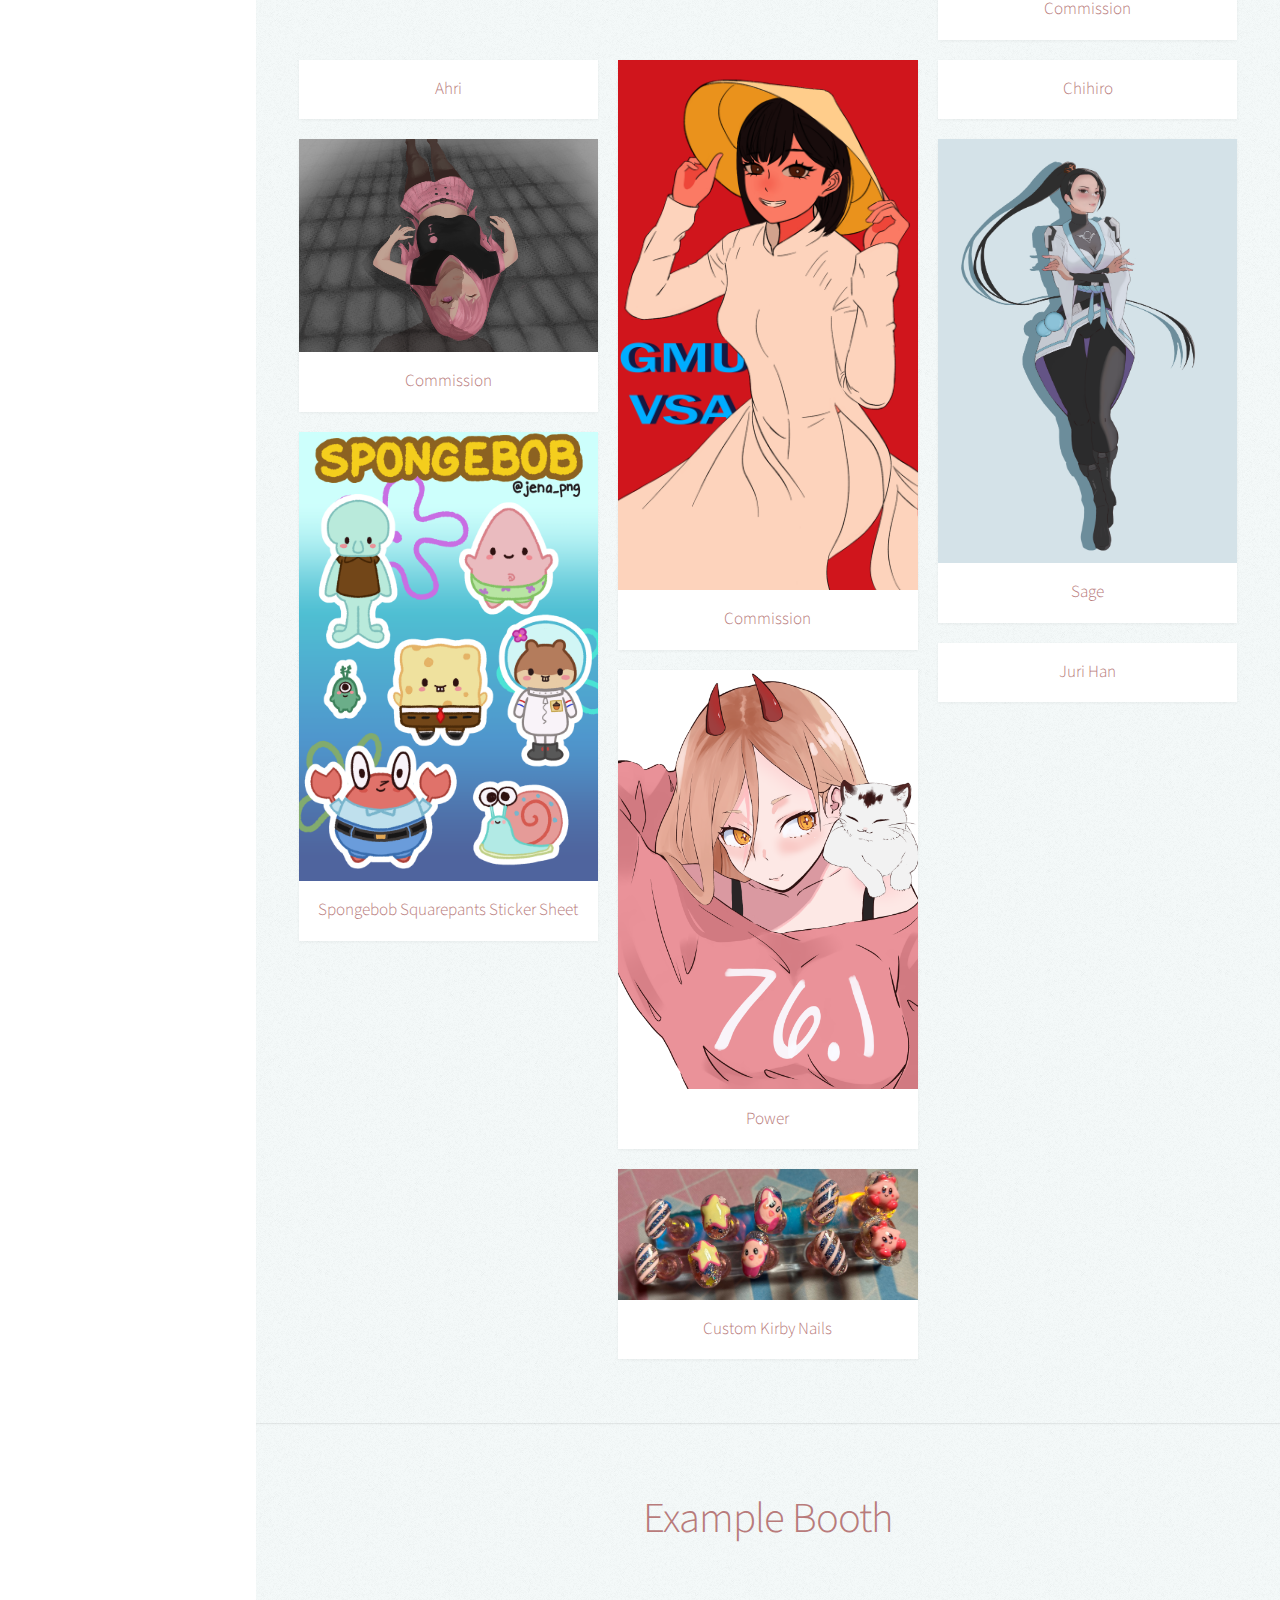
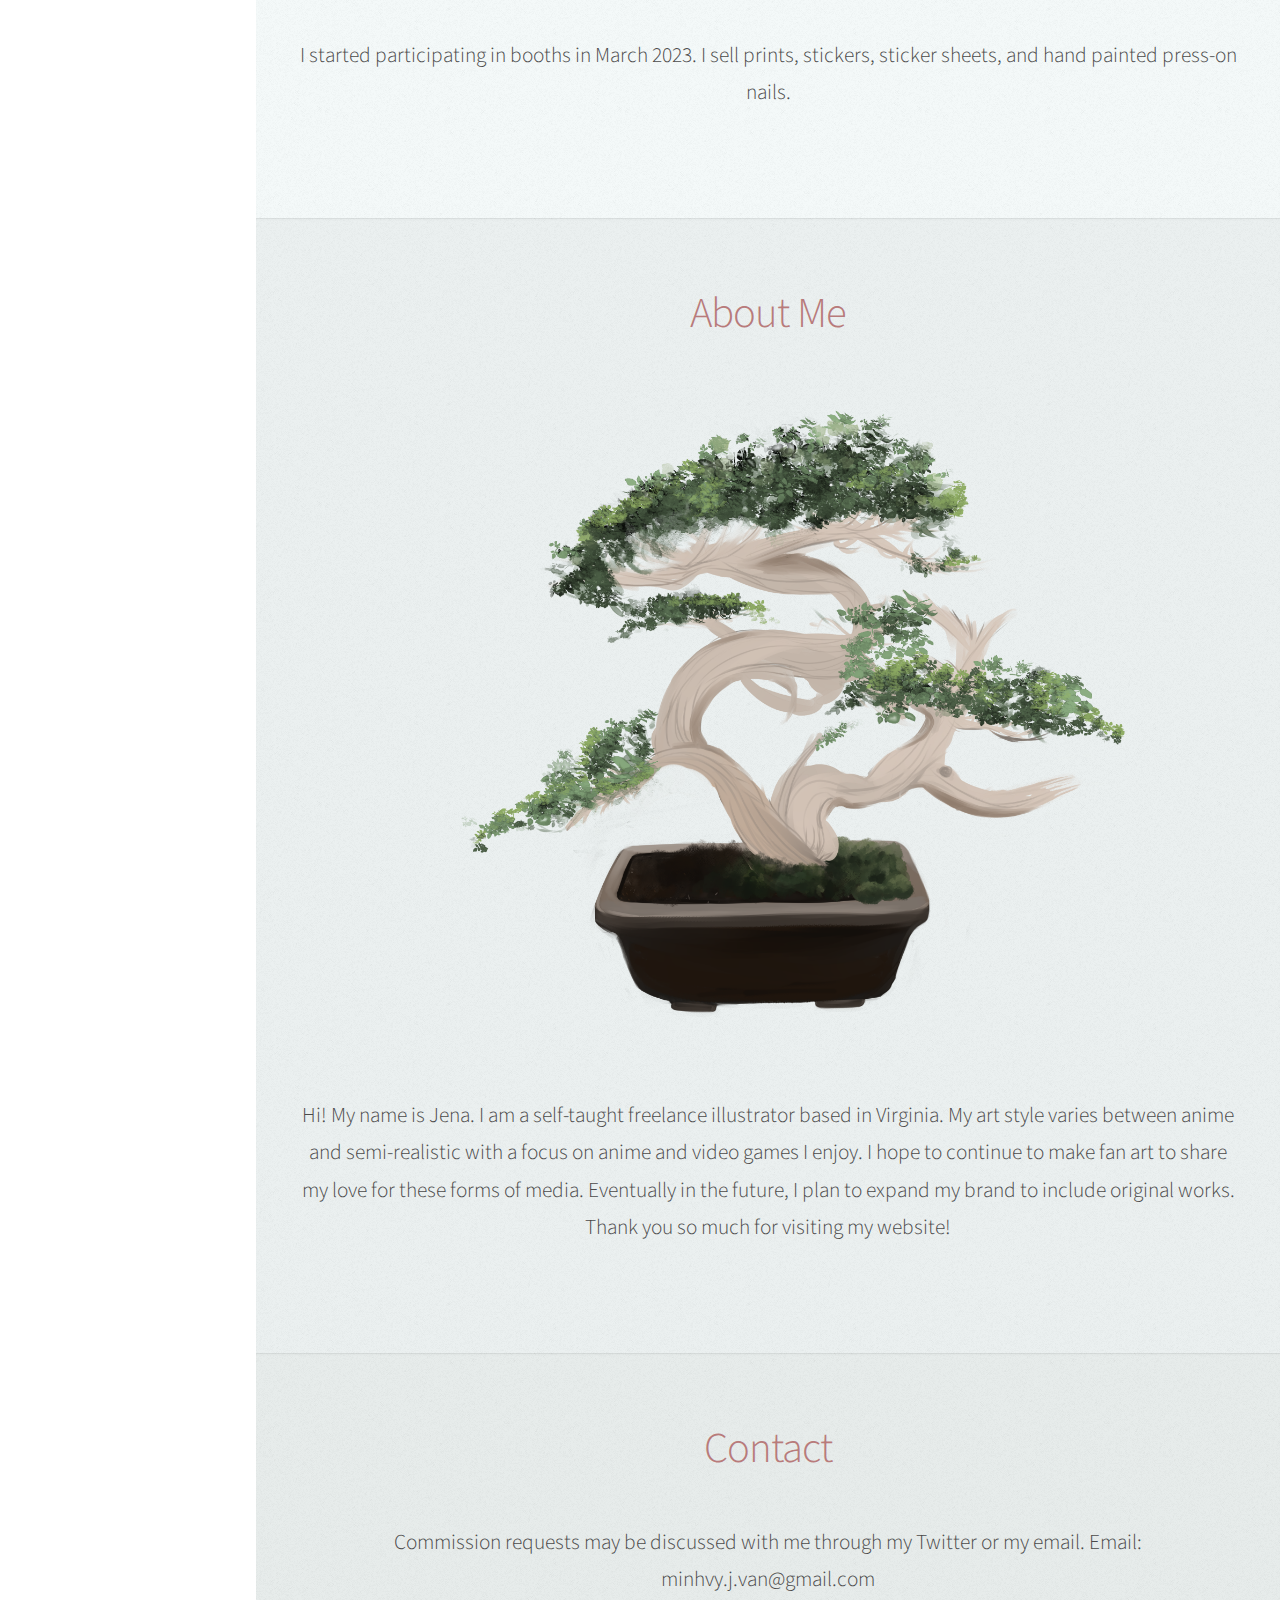
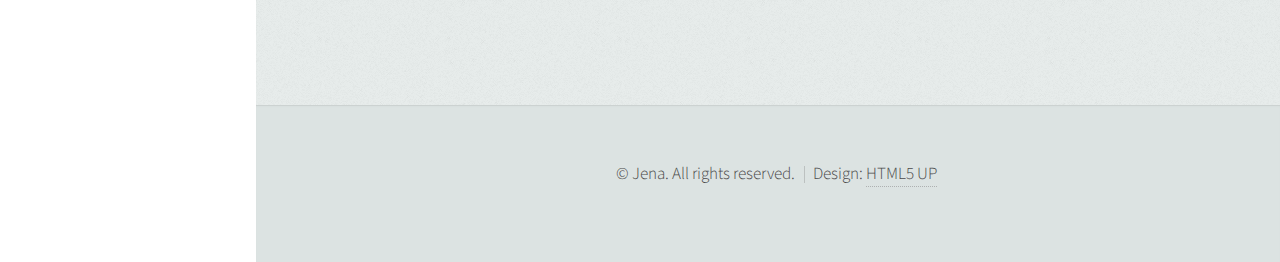
==== commit 39bf968b: "d" ====
--- a/index.html
+++ b/index.html
@@ -86,13 +86,13 @@
 							<div class="row">
 								<div class="col-4 col-12-mobile">
 									<article class="item">
-										<a href="#" class="image fit"><img src="images/anya.png" alt="" /></a>
+										<a  class="image fit"><img src="images/anya.png" alt="" /></a>
 										<header>
 											<h3>Anya Forger</h3>
 										</header>
 									</article>
 									<article class="item">
-										<a href="#" class="image fit"><img src="images/miku.png" alt="" /></a>
+										<a  class="image fit"><img src="images/miku.png" alt="" /></a>
 										<header>
 											<h3>Hastune Miku</h3>
 										</header>
@@ -100,13 +100,13 @@
 								</div>
 								<div class="col-4 col-12-mobile">
 									<article class="item">
-										<a href="#" class="image fit"><img src="images/nemonaresize.png" alt="" /></a>
+										<a  class="image fit"><img src="images/nemonaresize.png" alt="" /></a>
 										<header>
 											<h3>Nemona</h3>
 										</header>
 									</article>
 									<article class="item">
-										<a href="#" class="image fit"><img src="images/makima.png" alt="" /></a>
+										<a  class="image fit"><img src="images/makima.png" alt="" /></a>
 										<header>
 											<h3>Makima</h3>
 										</header>
@@ -114,33 +114,33 @@
 								</div>
 								<div class="col-4 col-12-mobile">
 									<article class="item">
-										<a href="#" class="image fit"><img src="images/peach.png" alt="" /></a>
-										<header>
-											<h3>Commission</h3>
-										</header>
-									</article>
-									<article class="item">
-										<a href="#" class="image fit"><img src="images/stinared+black.png" alt="" /></a>
-										<header>
-											<h3>Commission</h3>
-										</header>
-									</article>
-								</div>
-								<div class="col-4 col-12-mobile">
-									<article class="item">
-										<a href="#" class="image fit"><img src="images/ahri.png" alt="" /></a>
+										<a  class="image fit"><img src="images/peach.png" alt="" /></a>
+										<header>
+											<h3>Commission</h3>
+										</header>
+									</article>
+									<article class="item">
+										<a  class="image fit"><img src="images/stinared+black.png" alt="" /></a>
+										<header>
+											<h3>Commission</h3>
+										</header>
+									</article>
+								</div>
+								<div class="col-4 col-12-mobile">
+									<article class="item">
+										<a  class="image fit"><img src="images/ahri.png" alt="" /></a>
 										<header>
 											<h3>Ahri</h3>
 										</header>
 									</article>
 									<article class="item">
-										<a href="#" class="image fit"><img src="images/yi 2022 Panel 1.png" alt="" /></a>
-										<header>
-											<h3>Commission</h3>
-										</header>
-									</article>
-									<article class="item">
-										<a href="#" class="image fit"><img src="images/spongebob.png" alt="" /></a>
+										<a  class="image fit"><img src="images/yi 2022 Panel 1.png" alt="" /></a>
+										<header>
+											<h3>Commission</h3>
+										</header>
+									</article>
+									<article class="item">
+										<a  class="image fit"><img src="images/spongebob.png" alt="" /></a>
 										<header>
 											<h3>Spongebob Squarepants Sticker Sheet</h3>
 										</header>
@@ -148,35 +148,41 @@
 								</div>
 								<div class="col-4 col-12-mobile">
 									<article class="item">
-										<a href="#" class="image fit"><img src="images/vsa 2022 fin.png" alt="" /></a>
-										<header>
-											<h3>Commission</h3>
-										</header>
-									</article>
-									<article class="item">
-										<a href="#" class="image fit"><img src="images/power.png" alt="" /></a>
+										<a  class="image fit"><img src="images/vsa 2022 fin.png" alt="" /></a>
+										<header>
+											<h3>Commission</h3>
+										</header>
+									</article>
+									<article class="item">
+										<a class="image fit"><img src="images/power.png" alt="" /></a>
 										<header>
 											<h3>Power</h3>
 										</header>
 									</article>
+									<article class="item">
+										<a class="image fit"><img src="images/kirby.jpg" alt="" /></a>
+										<header>
+											<h3>Custom Kirby Nails</h3>
+										</header>
+									</article>
 								</div>
 								
 								<div class="col-4 col-12-mobile">
 									<article class="item">
-										<a href="#" class="image fit"><img src="images/aodaiChihiro.png" alt="" /></a>
+										<a  class="image fit"><img src="images/aodaiChihiro.png" alt="" /></a>
 										<header>
 											<h3>Chihiro</h3>
 										</header>
 									</article>
 									
 									<article class="item">
-										<a href="#" class="image fit"><img src="images/sage2.png" alt="" /></a>
+										<a class="image fit"><img src="images/sage2.png" alt="" /></a>
 										<header>
 											<h3>Sage</h3>
 										</header>
 									</article>
 									<article class="item">
-										<a href="#" class="image fit"><img src="images/juri.png" alt="" /></a>
+										<a class="image fit"><img src="images/juri.png" alt="" /></a>
 										<header>
 											<h3>Juri Han</h3>
 										</header>
@@ -199,8 +205,7 @@
 							<a href="#" class="image featured"><img src="images/IMG_0973.JPG" alt="" /></a>
 							
 
-							<p>I started participating in booths in March 2023. I love being apart of this community
-								where I can share my love for anime and video games in real life.
+							<p>I started participating in booths in March 2023. I sell prints, stickers, sticker sheets, and hand painted press-on nails.
 							</p>
 
 						</div>
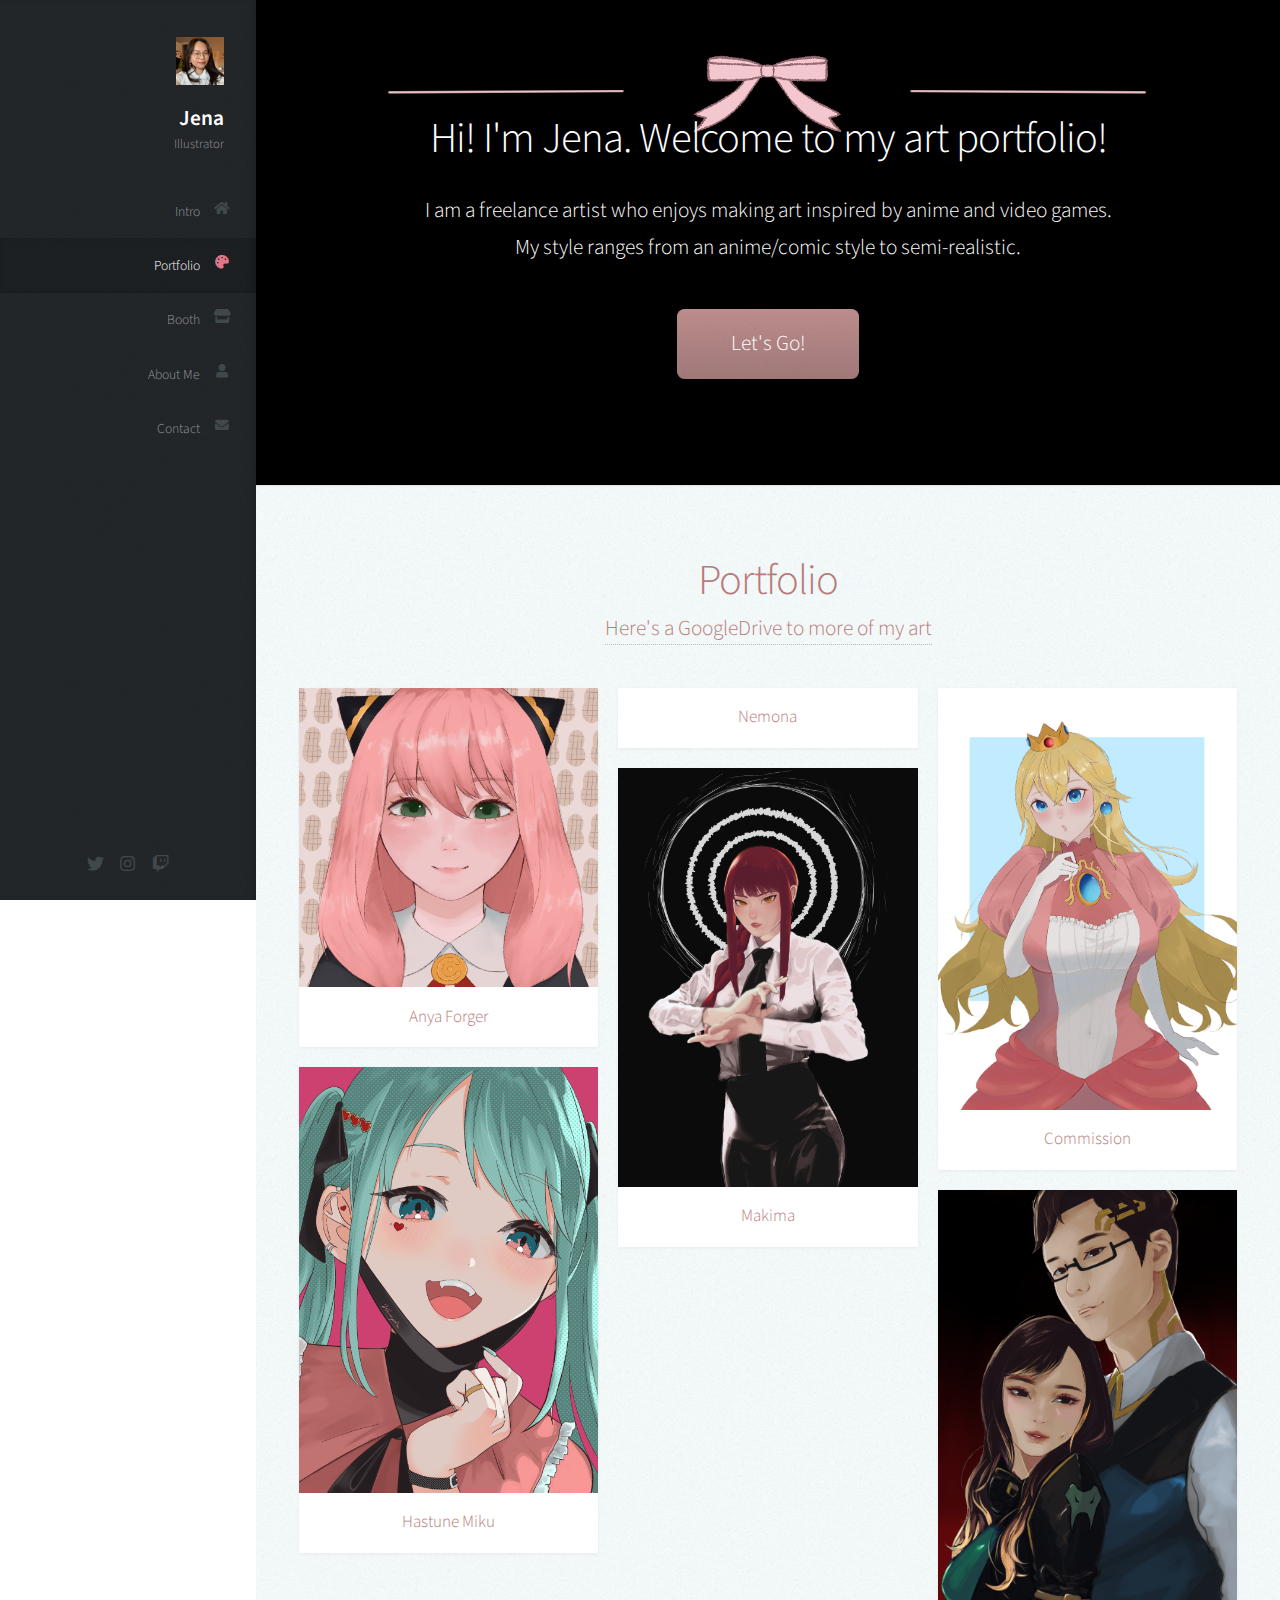
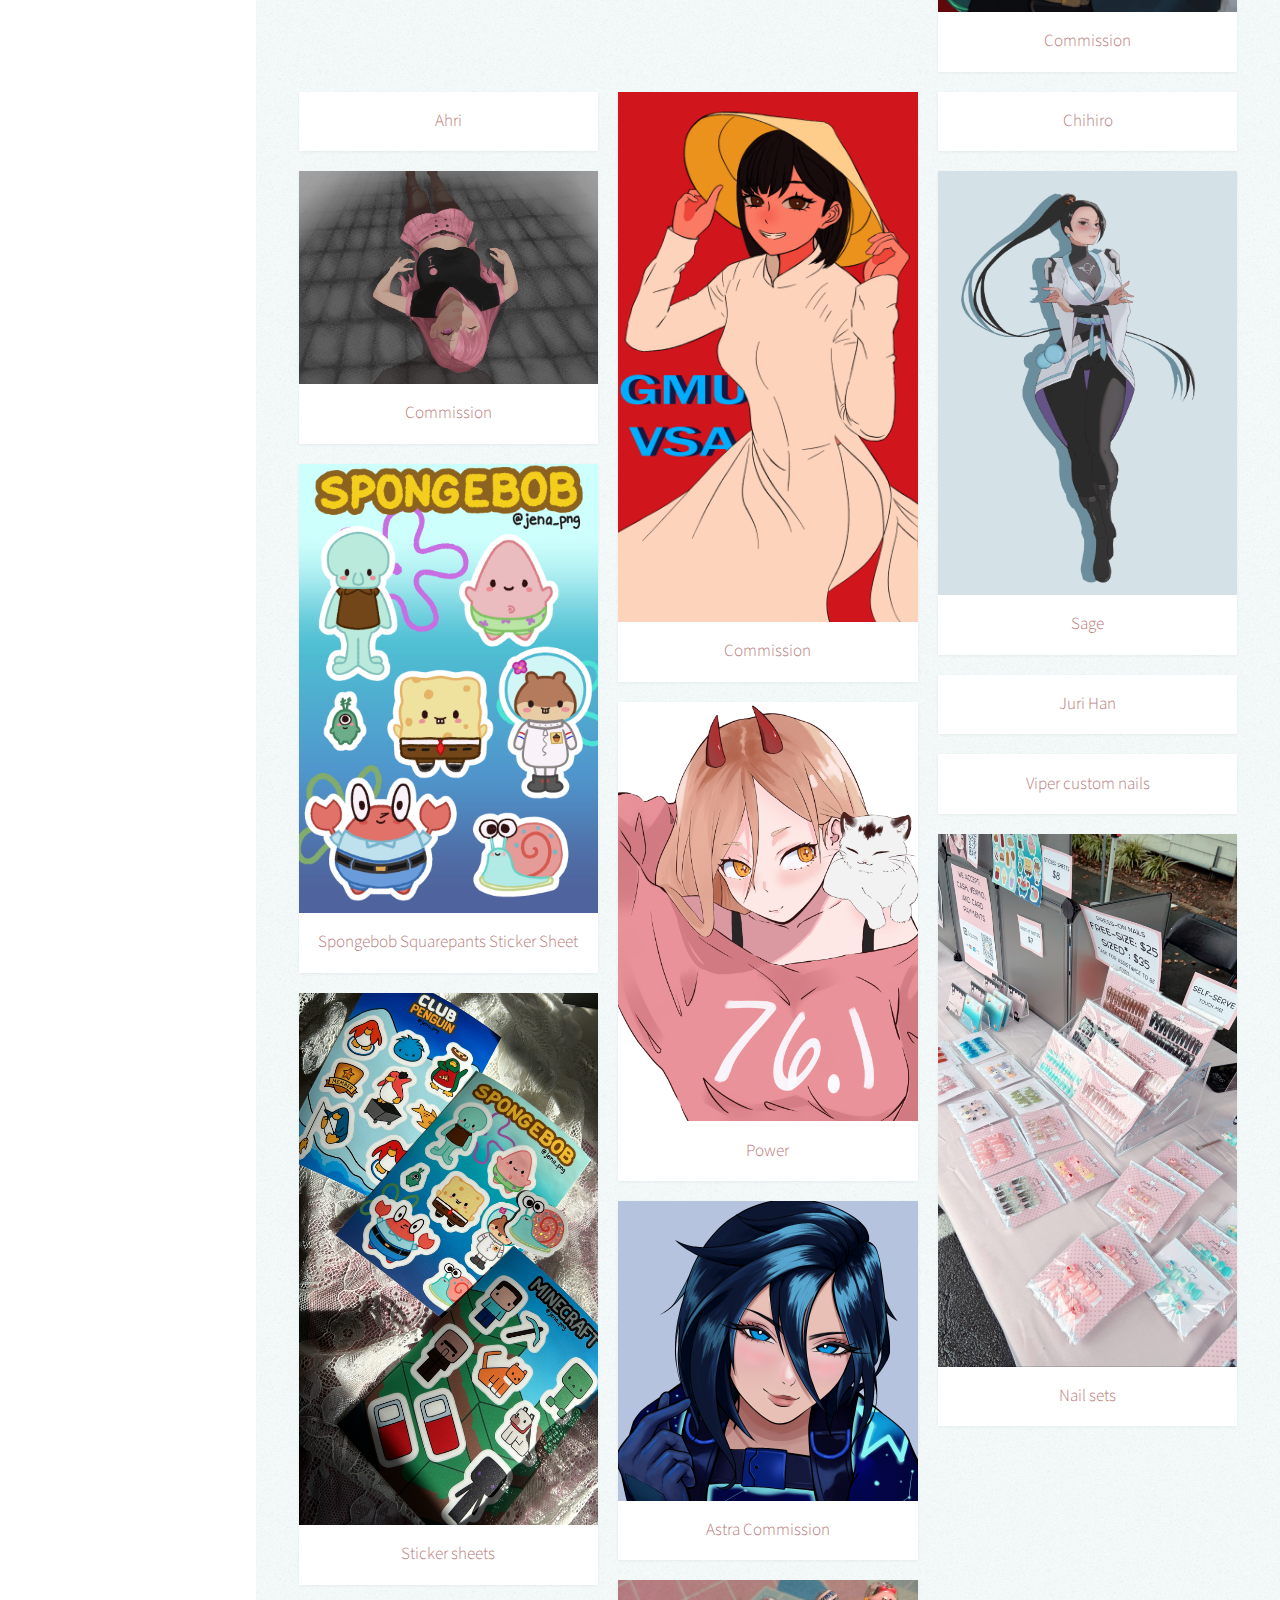
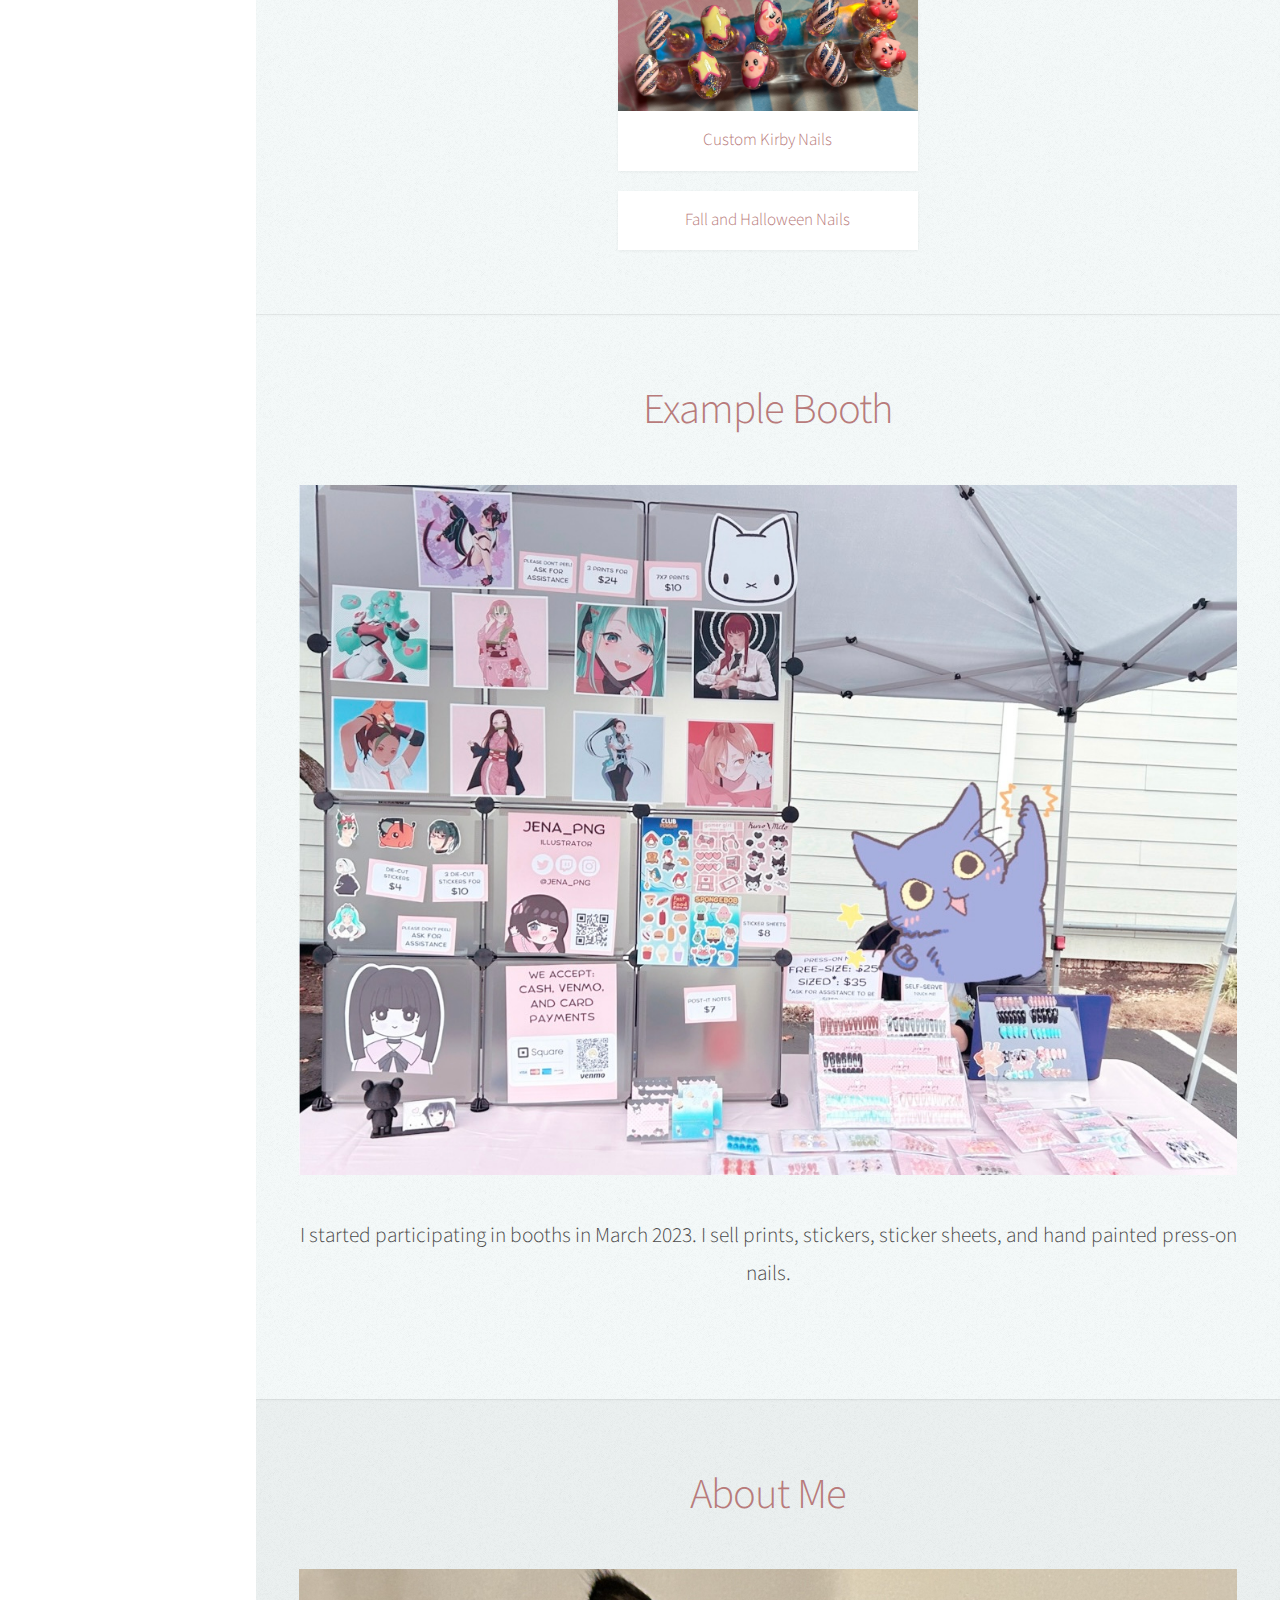
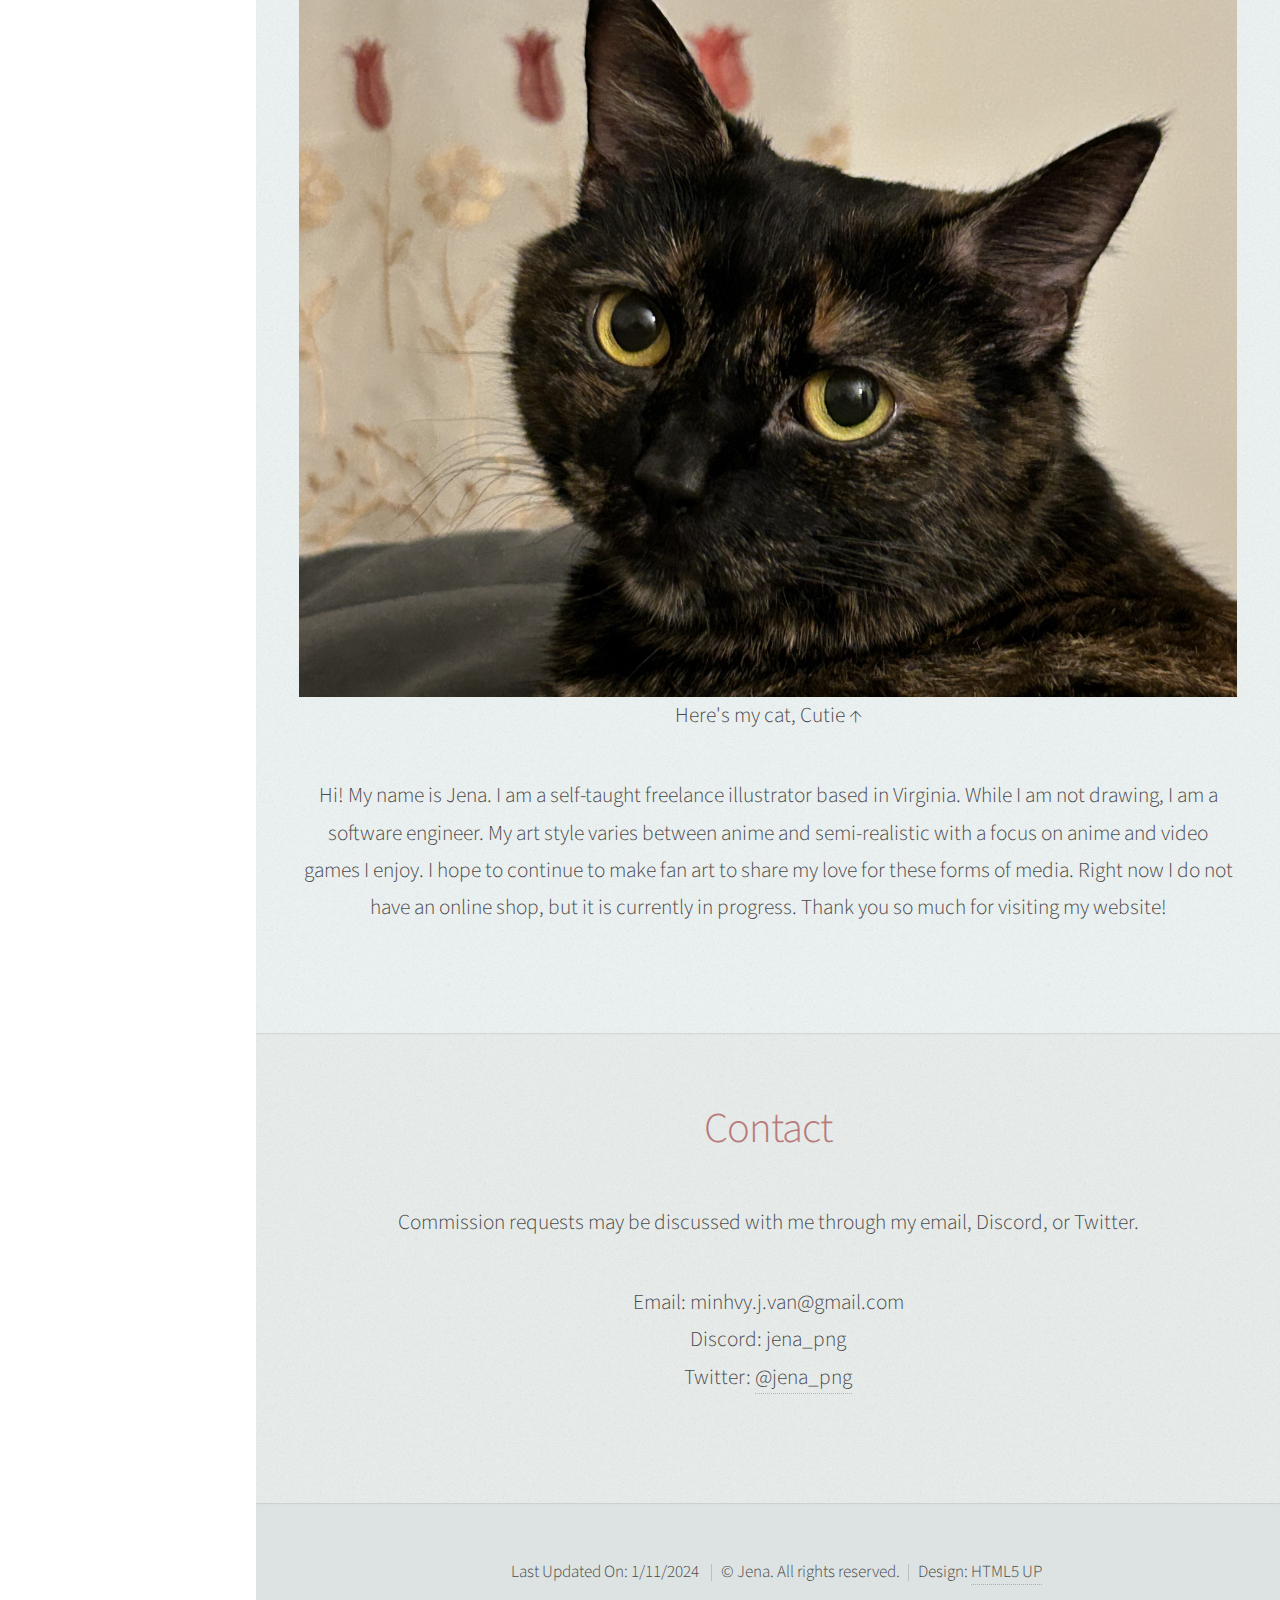
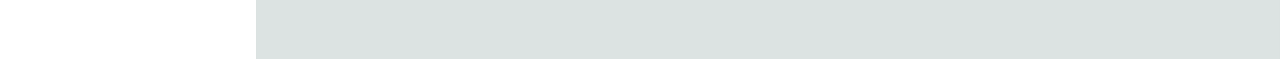
==== commit 9abd5bff: "updates" ====
--- a/index.html
+++ b/index.html
@@ -79,6 +79,7 @@
 
 							<header>
 								<h2>Portfolio</h2>
+								<h4> <a href="https://drive.google.com/drive/u/0/folders/1hyG0O1_A63dneAffrq5TfrS7IyOKyvAD" target="_blank">Here's a GoogleDrive to more of my art</a></h4>
 							</header>
 
 							<p></p>
@@ -145,6 +146,15 @@
 											<h3>Spongebob Squarepants Sticker Sheet</h3>
 										</header>
 									</article>
+
+									<article class="item">
+										<a  class="image fit"><img src="images/stickersheets.jpg" alt="" /></a>
+										<header>
+											<h3>Sticker sheets</h3>
+										</header>
+									</article>
+									
+
 								</div>
 								<div class="col-4 col-12-mobile">
 									<article class="item">
@@ -160,11 +170,23 @@
 										</header>
 									</article>
 									<article class="item">
+										<a class="image fit"><img src="images/astra-no-glasses-gloves-on.png" alt="" /></a>
+										<header>
+											<h3>Astra Commission</h3>
+										</header>
+									</article>
+									<article class="item">
 										<a class="image fit"><img src="images/kirby.jpg" alt="" /></a>
 										<header>
 											<h3>Custom Kirby Nails</h3>
 										</header>
 									</article>
+									<article class="item">
+										<a class="image fit"><img src="images/fallnails.png" alt="" /></a>
+										<header>
+											<h3>Fall and Halloween Nails</h3>
+										</header>
+									</article>
 								</div>
 								
 								<div class="col-4 col-12-mobile">
@@ -185,6 +207,18 @@
 										<a class="image fit"><img src="images/juri.png" alt="" /></a>
 										<header>
 											<h3>Juri Han</h3>
+										</header>
+									</article>
+									<article class="item">
+										<a class="image fit"><img src="images/Vipernails.png" alt="" /></a>
+										<header>
+											<h3>Viper custom nails</h3>
+										</header>
+									</article>
+									<article class="item">
+										<a class="image fit"><img src="images/alot-of-nails.jpg" alt="" /></a>
+										<header>
+											<h3>Nail sets</h3>
 										</header>
 									</article>
 								</div>
@@ -202,9 +236,7 @@
 							<header>
 								<h2>Example Booth</h2>
 							</header>
-							<a href="#" class="image featured"><img src="images/IMG_0973.JPG" alt="" /></a>
-							
-
+							<a  class="image featured"><img src="images/booth2023.jpg" alt="" /></a>
 							<p>I started participating in booths in March 2023. I sell prints, stickers, sticker sheets, and hand painted press-on nails.
 							</p>
 
@@ -219,14 +251,15 @@
 								<h2>About Me</h2>
 							</header>
 
-							<a href="#" class="image featured"><img src="images/bonsai.png" alt="" /></a>
+							<a class="image featured"><img src="images/cootie.jpg" alt="" /> <header>Here's my cat, Cutie ↑</header></a>
 							
 
 							<p>Hi! My name is Jena. I am a self-taught freelance illustrator based in Virginia.
+								While I am not drawing, I am a software engineer.
 								My art style varies between anime and semi-realistic with a focus on 
 								anime and video games I enjoy. I hope to continue to make fan art to share my love
-								for these forms of media. Eventually in the future, I plan to expand my brand
-								to include original works. Thank you so much for visiting my website!
+								for these forms of media. Right now I do not have an online shop,
+								but it is currently in progress. Thank you so much for visiting my website!
 							</p>
 
 						</div>
@@ -240,8 +273,10 @@
 								<h2>Contact</h2>
 							</header>
 
-							<p>Commission requests may be discussed with me through my Twitter or my email.
-								Email: minhvy.j.van@gmail.com</p>
+							<p>Commission requests may be discussed with me through my email, Discord, or Twitter.</p>
+							<p> Email: minhvy.j.van@gmail.com <br>
+								Discord: jena_png <br>
+							Twitter: <a href="https://twitter.com/jena_png" target="_blank">@jena_png</a></p>
 
 
 						</div>
@@ -254,6 +289,7 @@
 
 				<!-- Copyright -->
 					<ul class="copyright">
+						<li> Last Updated On: 1/11/2024</li>
 						<li>&copy; Jena. All rights reserved.</li><li>Design: <a href="http://html5up.net">HTML5 UP</a></li>
 					</ul>
 
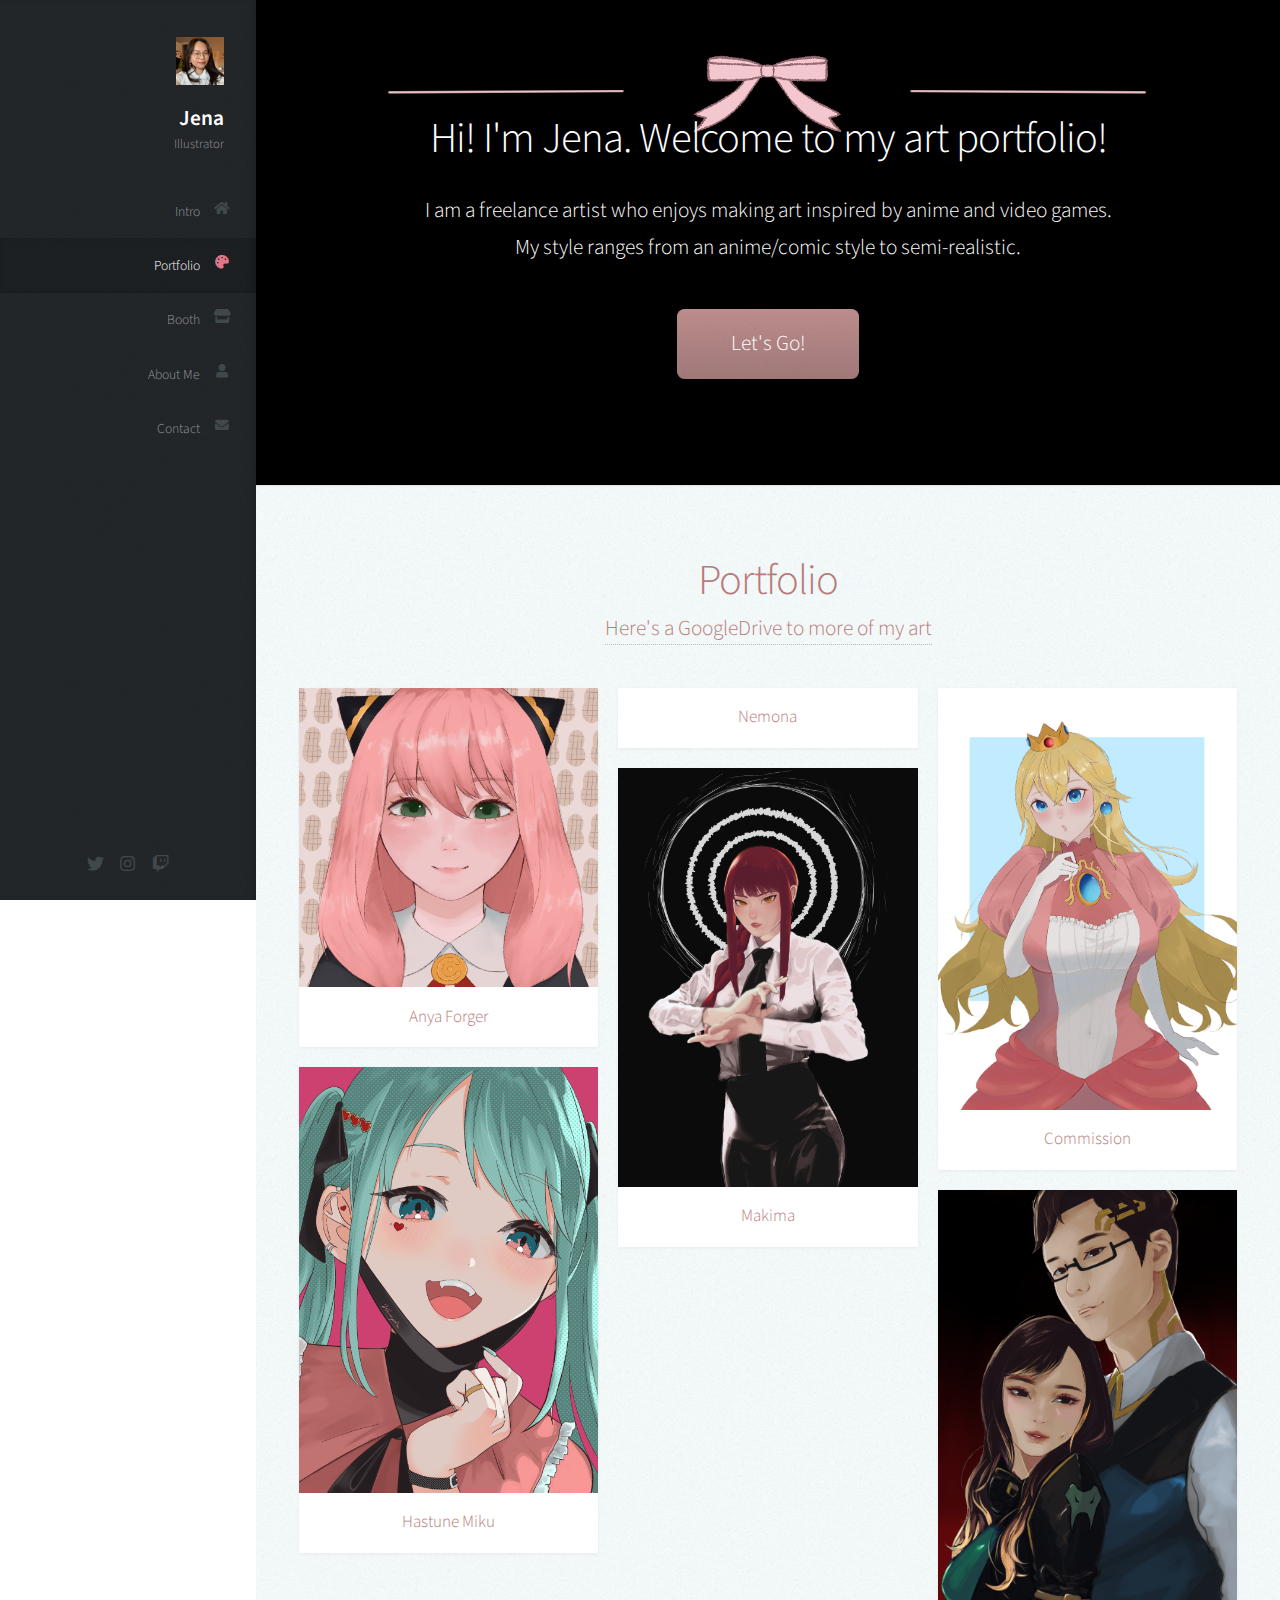
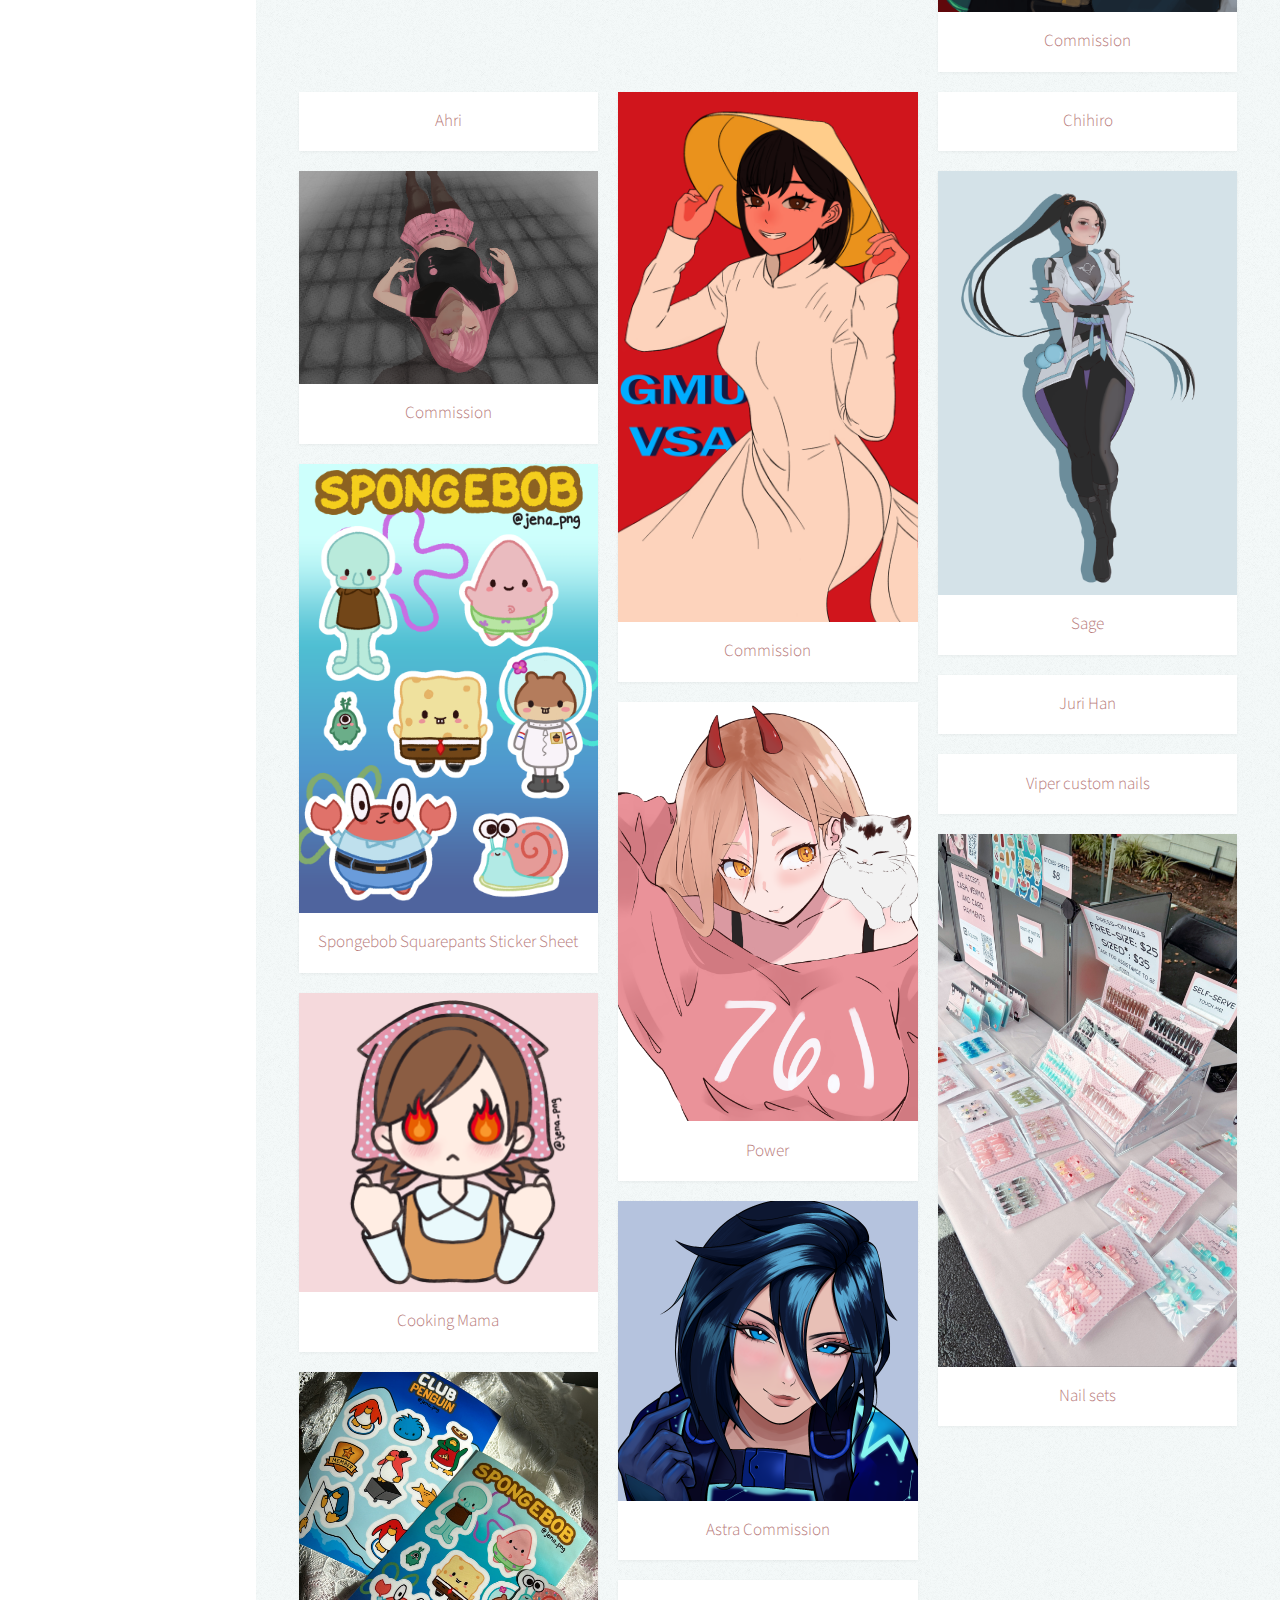
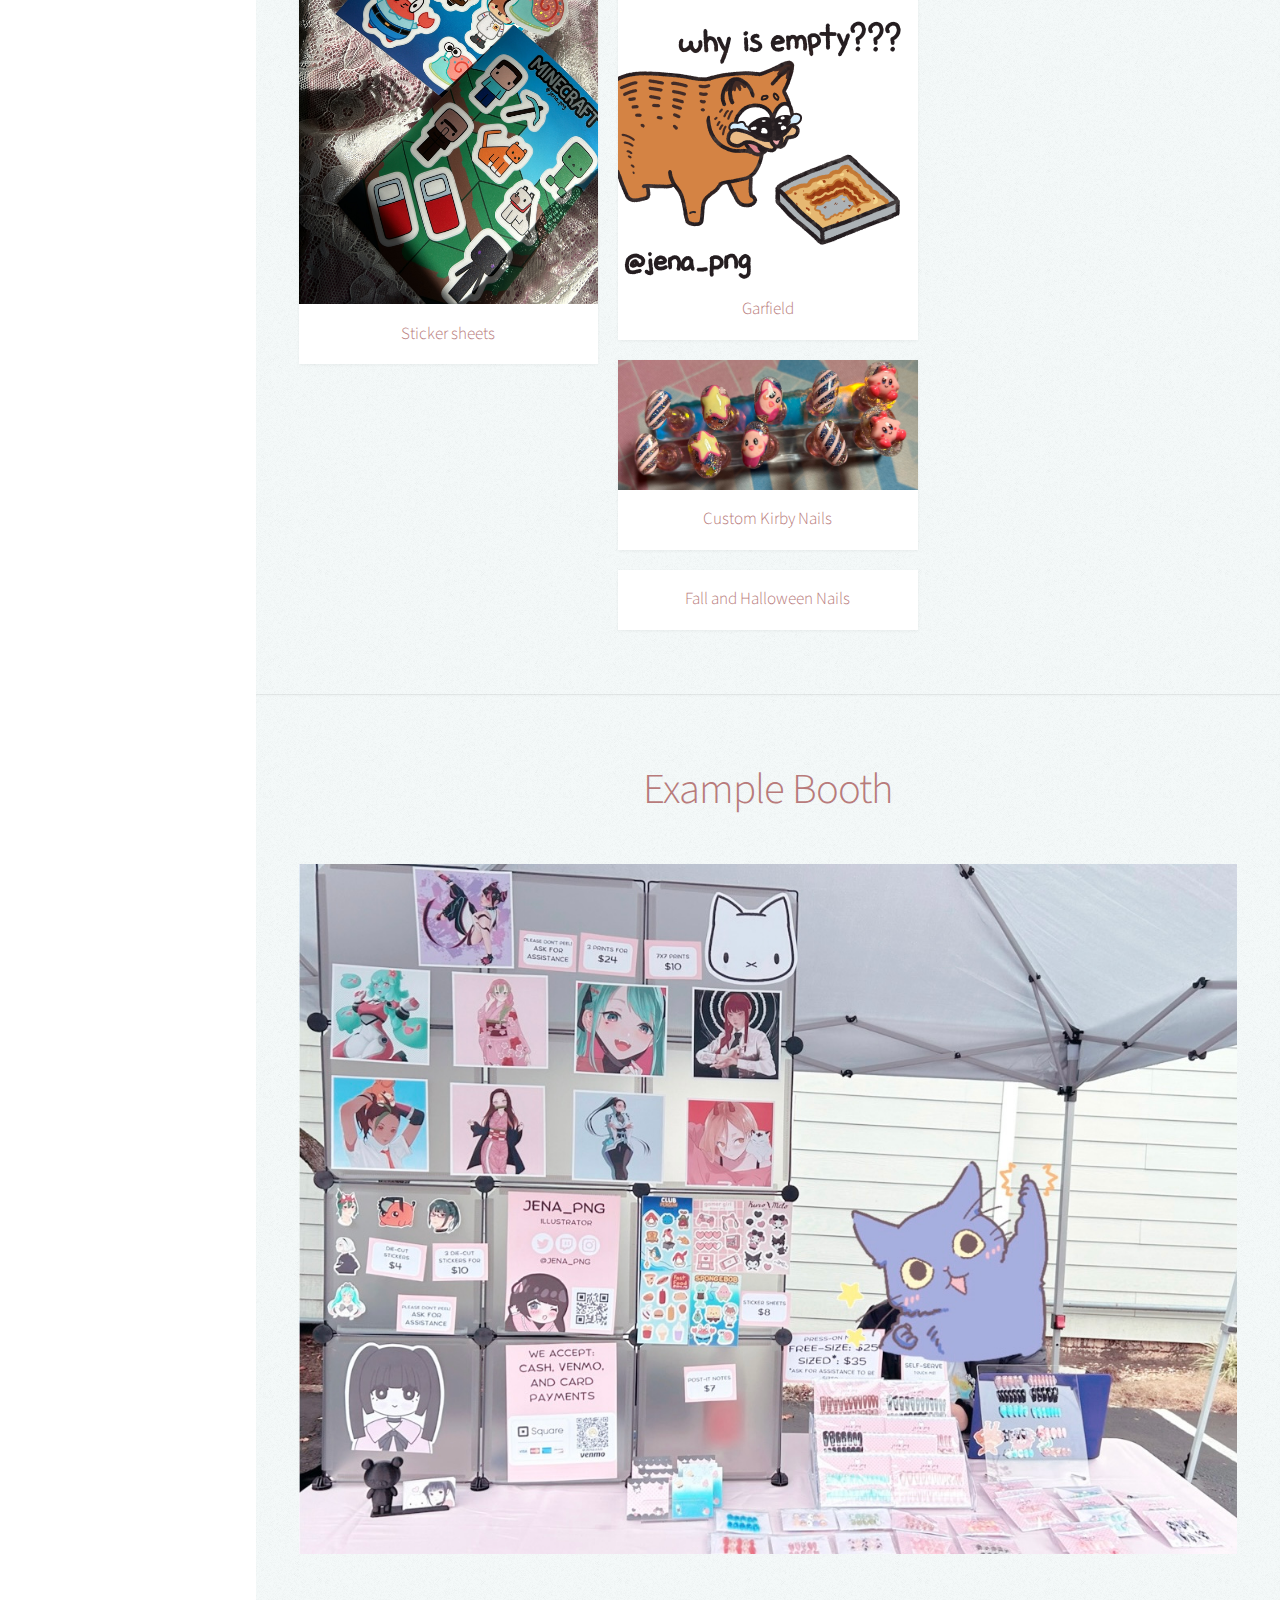
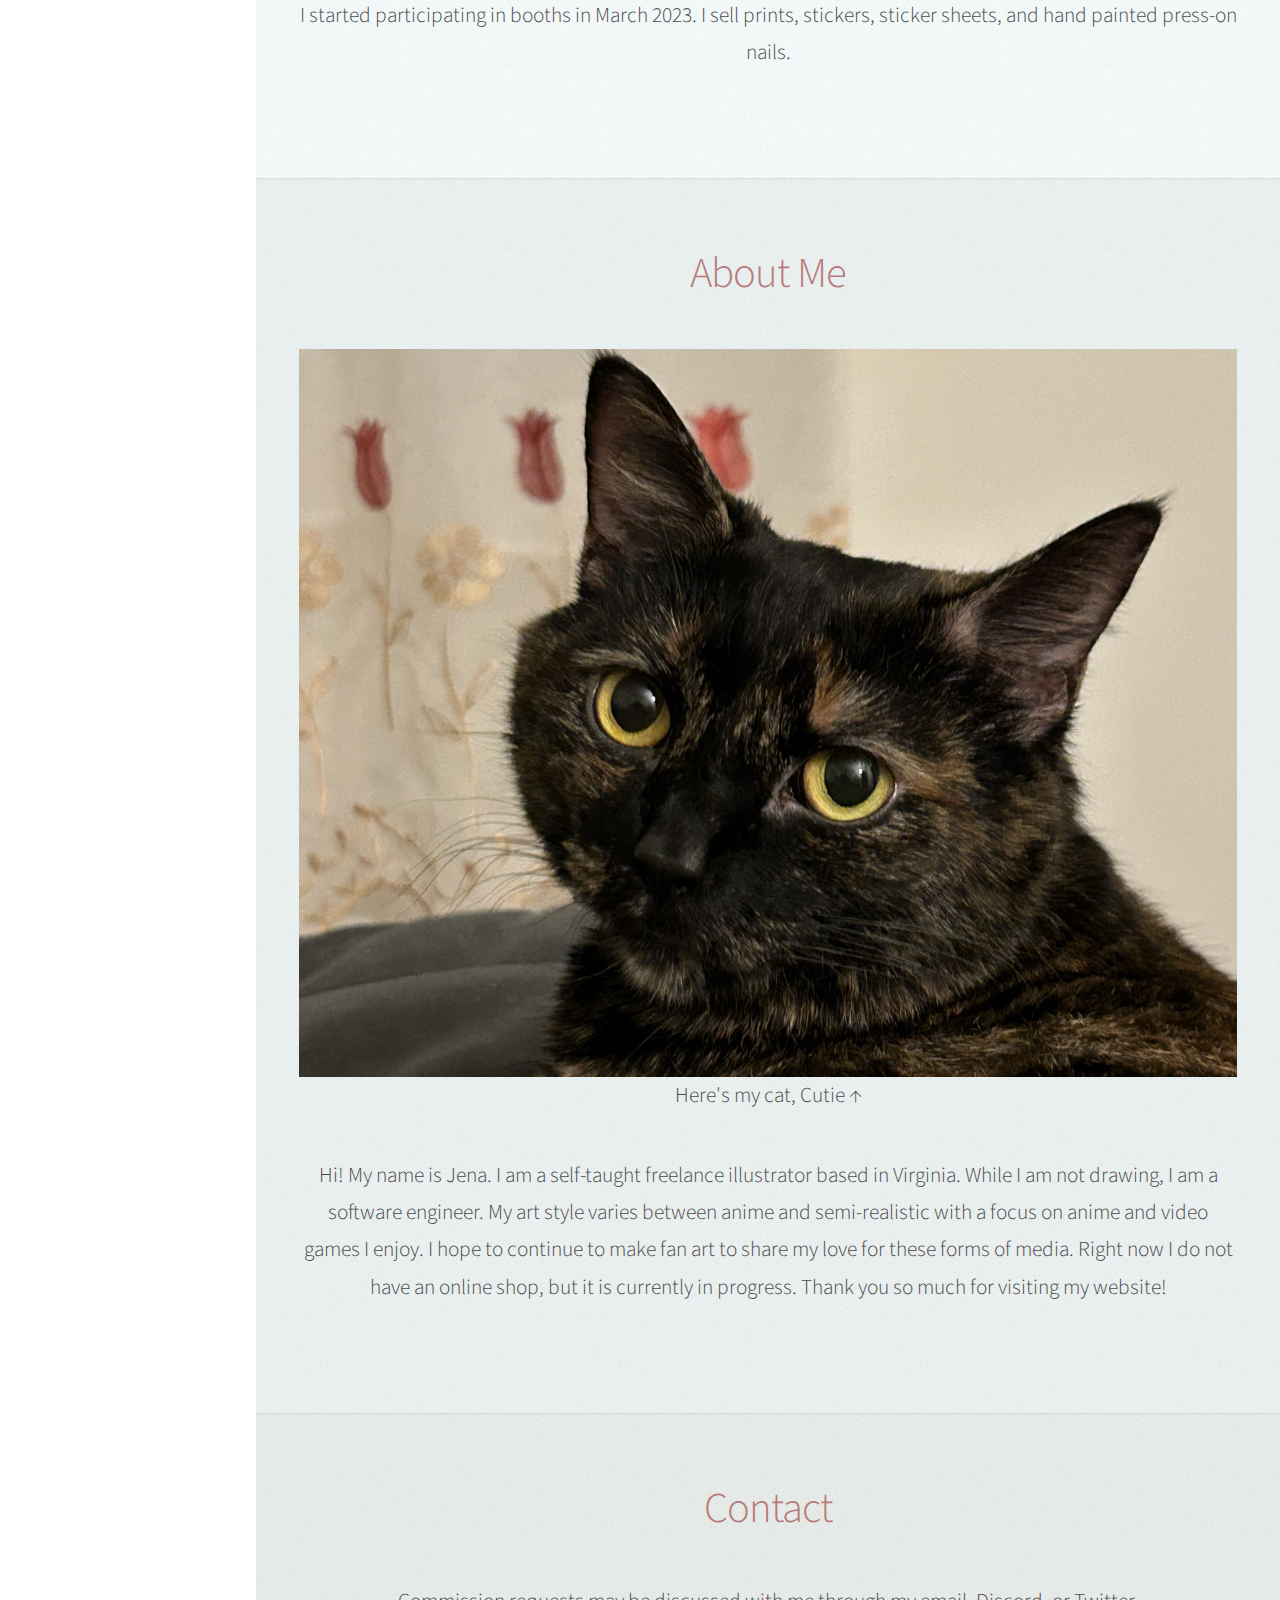
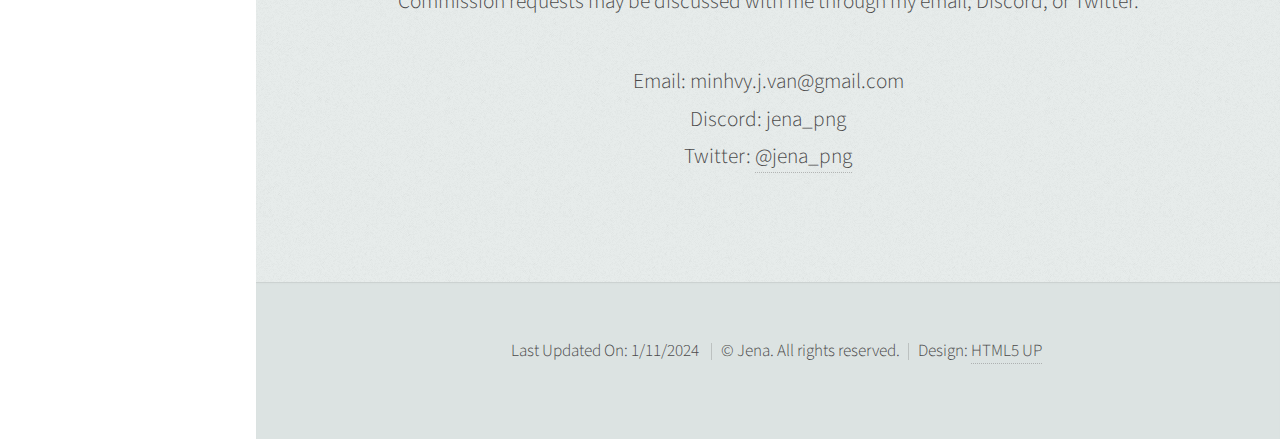
==== commit e80dc090: "updates" ====
--- a/index.html
+++ b/index.html
@@ -148,6 +148,13 @@
 									</article>
 
 									<article class="item">
+										<a  class="image fit"><img src="images/mama-sig.png" alt="" /></a>
+										<header>
+											<h3>Cooking Mama</h3>
+										</header>
+									</article>
+
+									<article class="item">
 										<a  class="image fit"><img src="images/stickersheets.jpg" alt="" /></a>
 										<header>
 											<h3>Sticker sheets</h3>
@@ -173,6 +180,12 @@
 										<a class="image fit"><img src="images/astra-no-glasses-gloves-on.png" alt="" /></a>
 										<header>
 											<h3>Astra Commission</h3>
+										</header>
+									</article>
+									<article class="item">
+										<a class="image fit"><img src="images/garf.png" alt="" /></a>
+										<header>
+											<h3>Garfield</h3>
 										</header>
 									</article>
 									<article class="item">
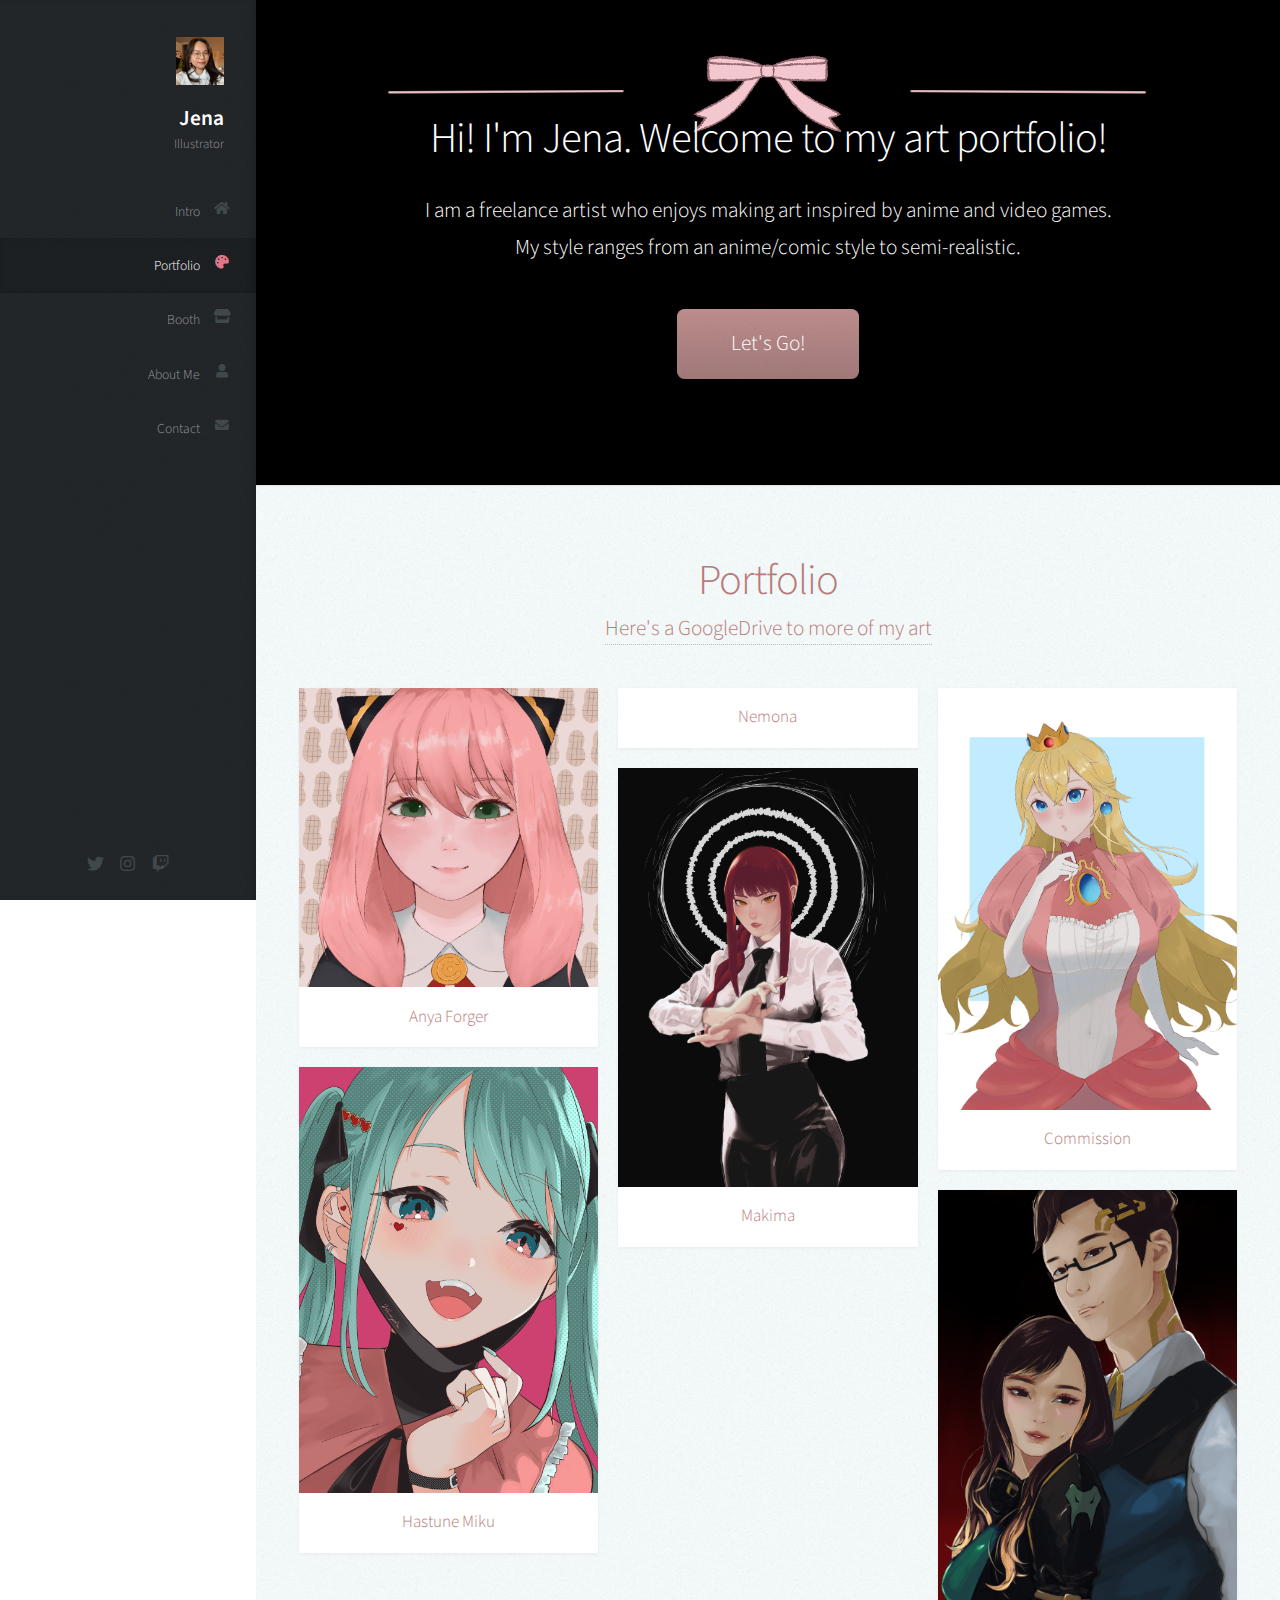
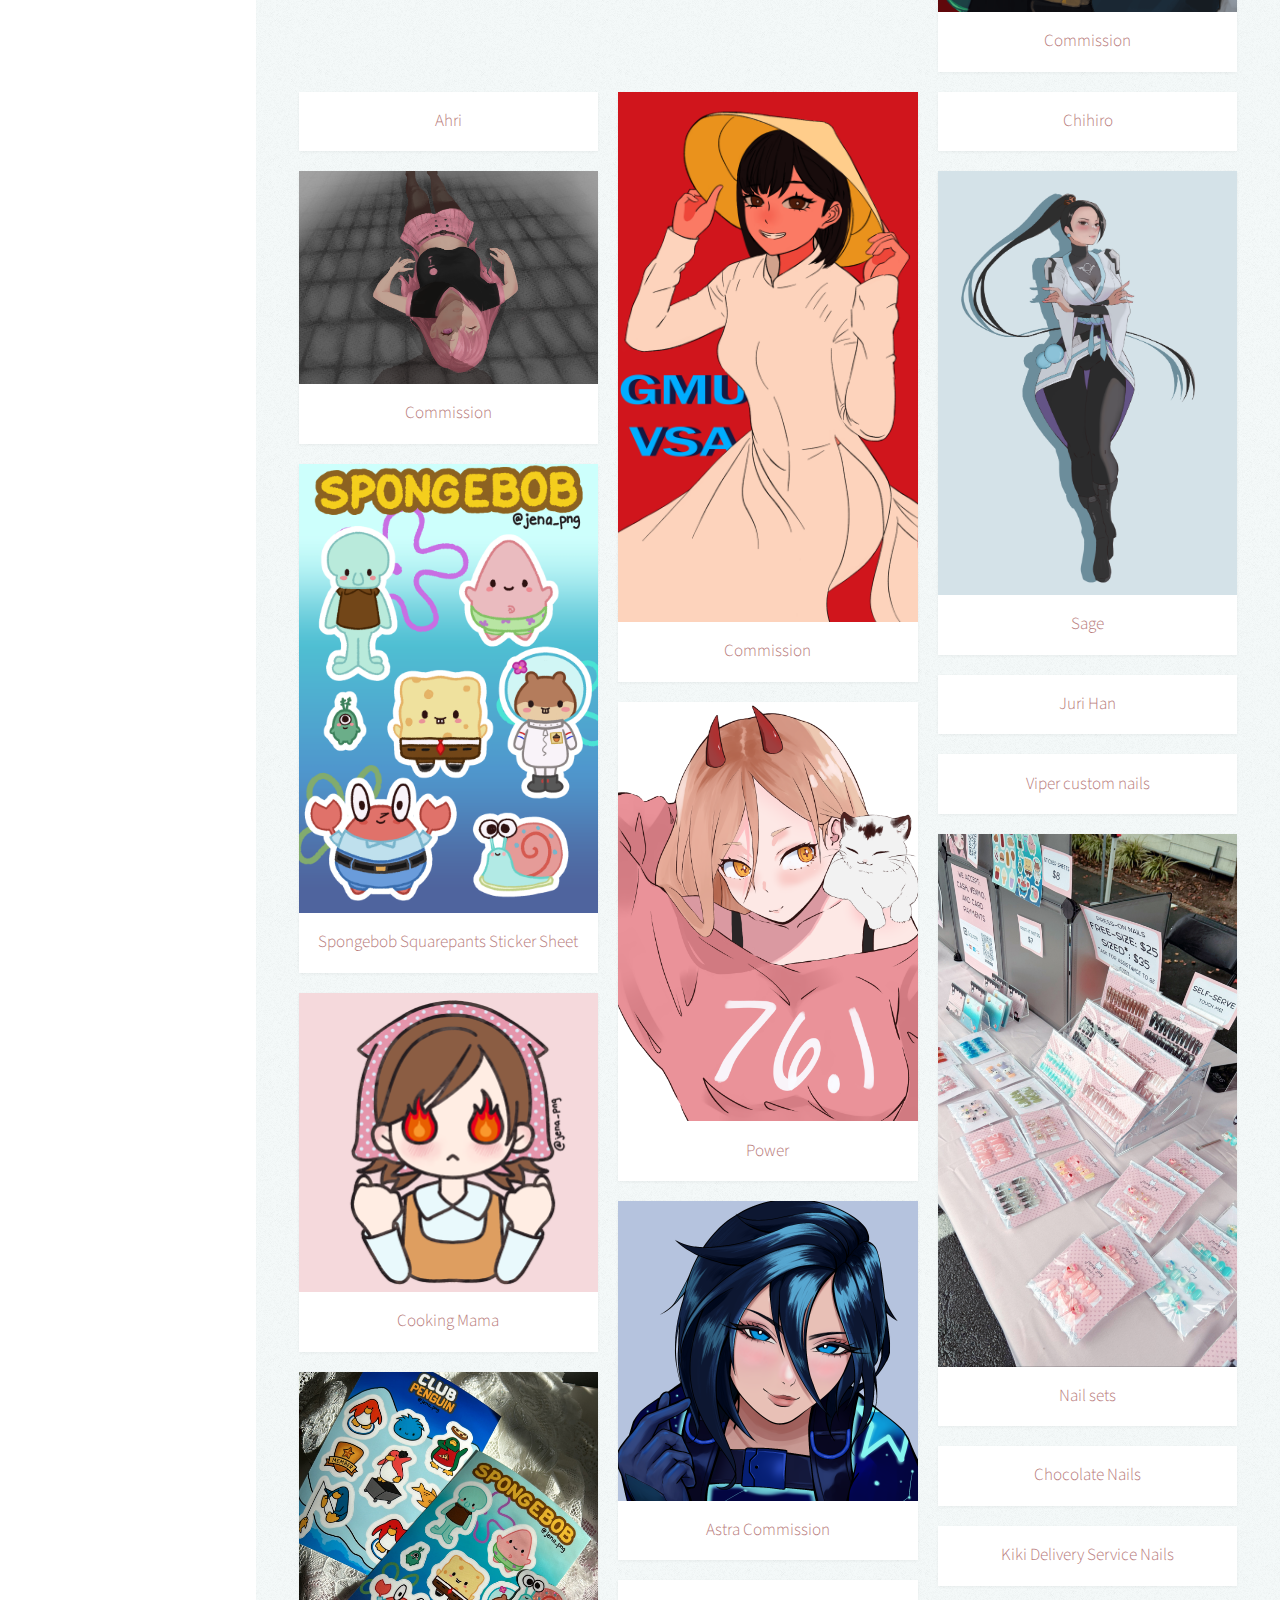
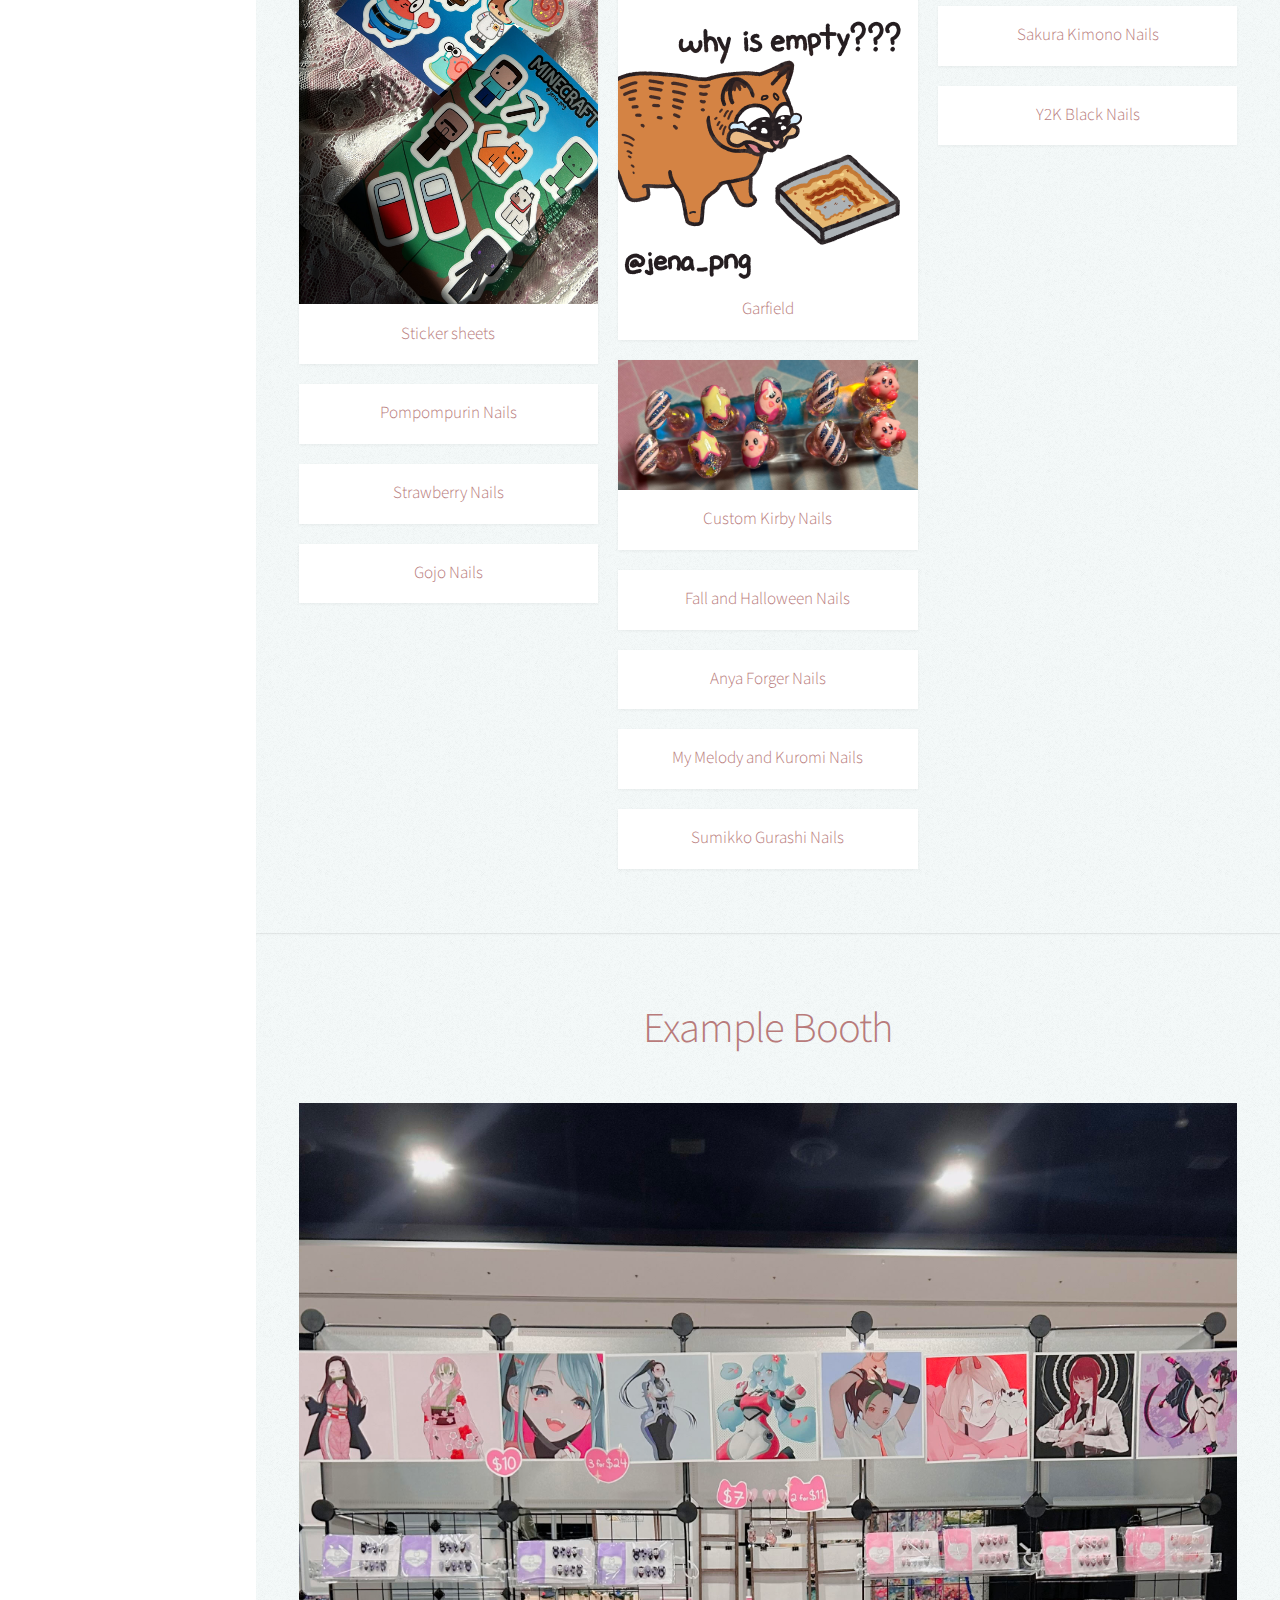
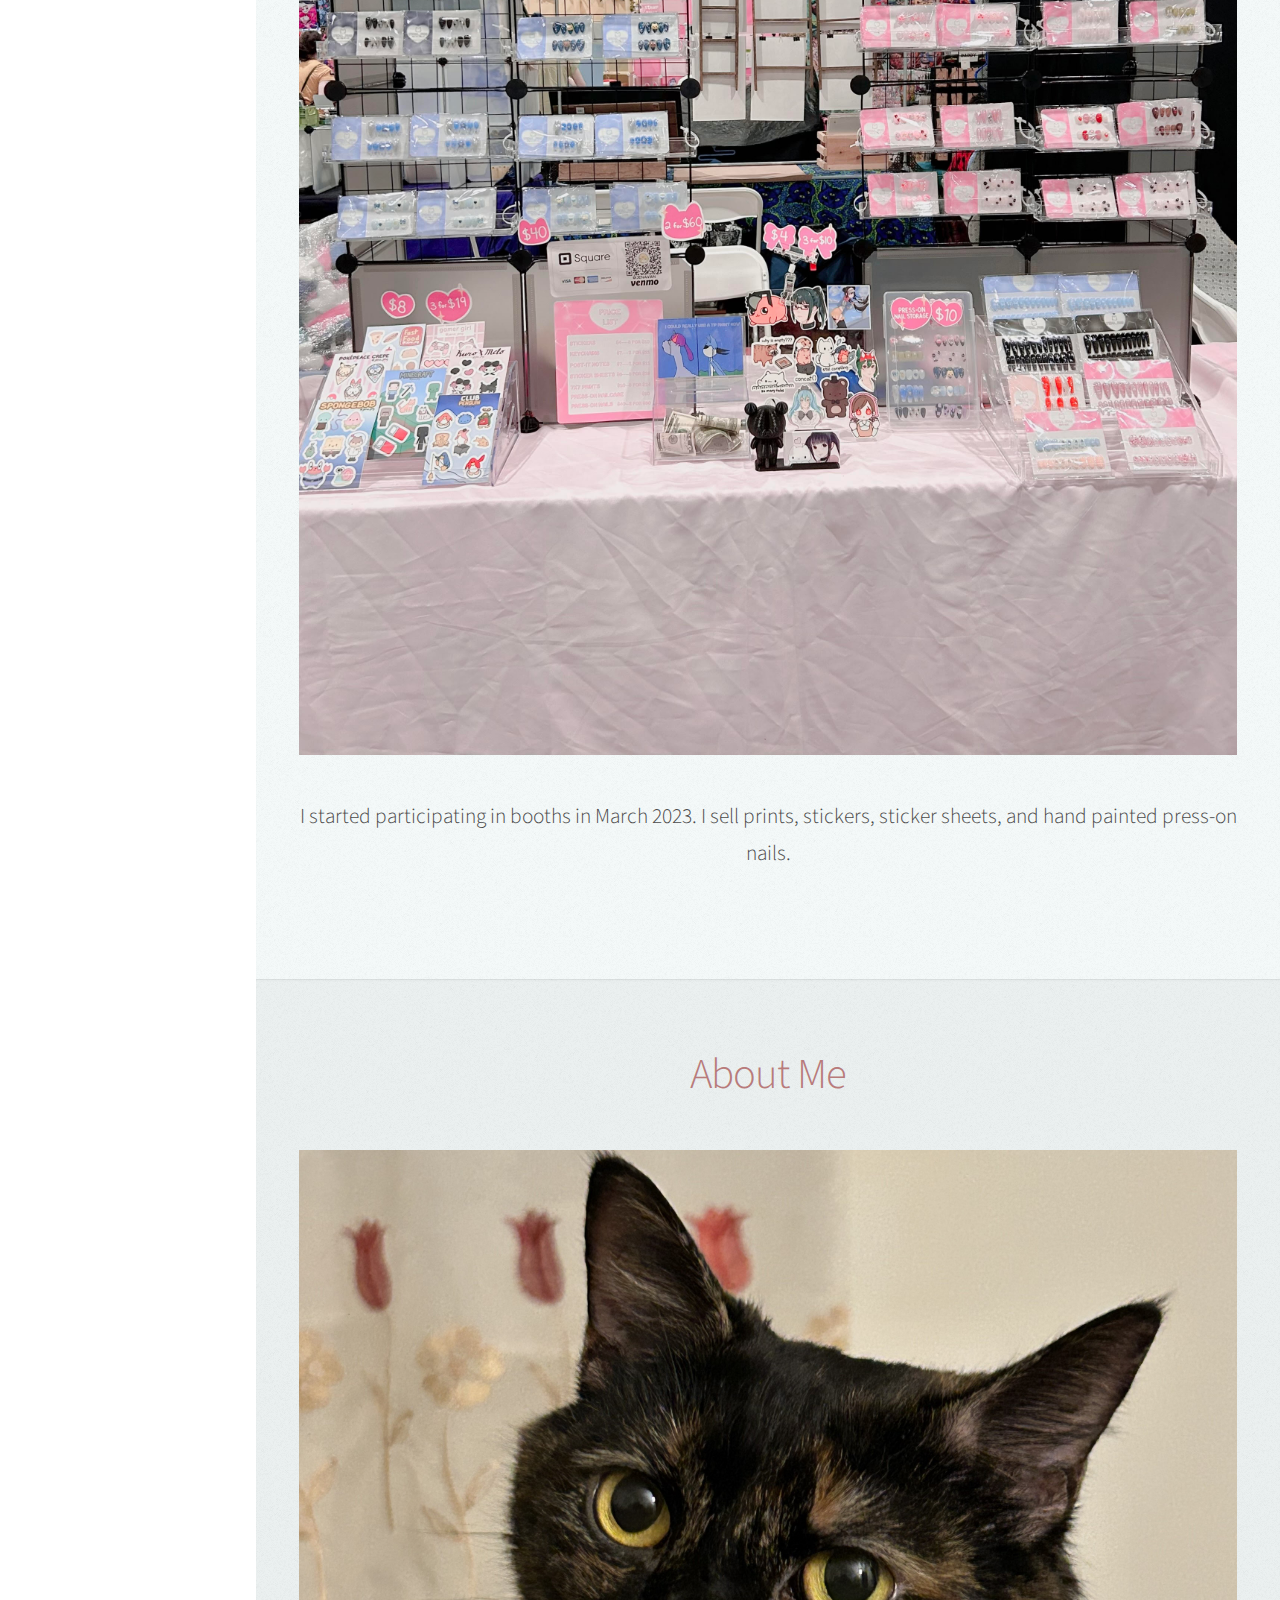
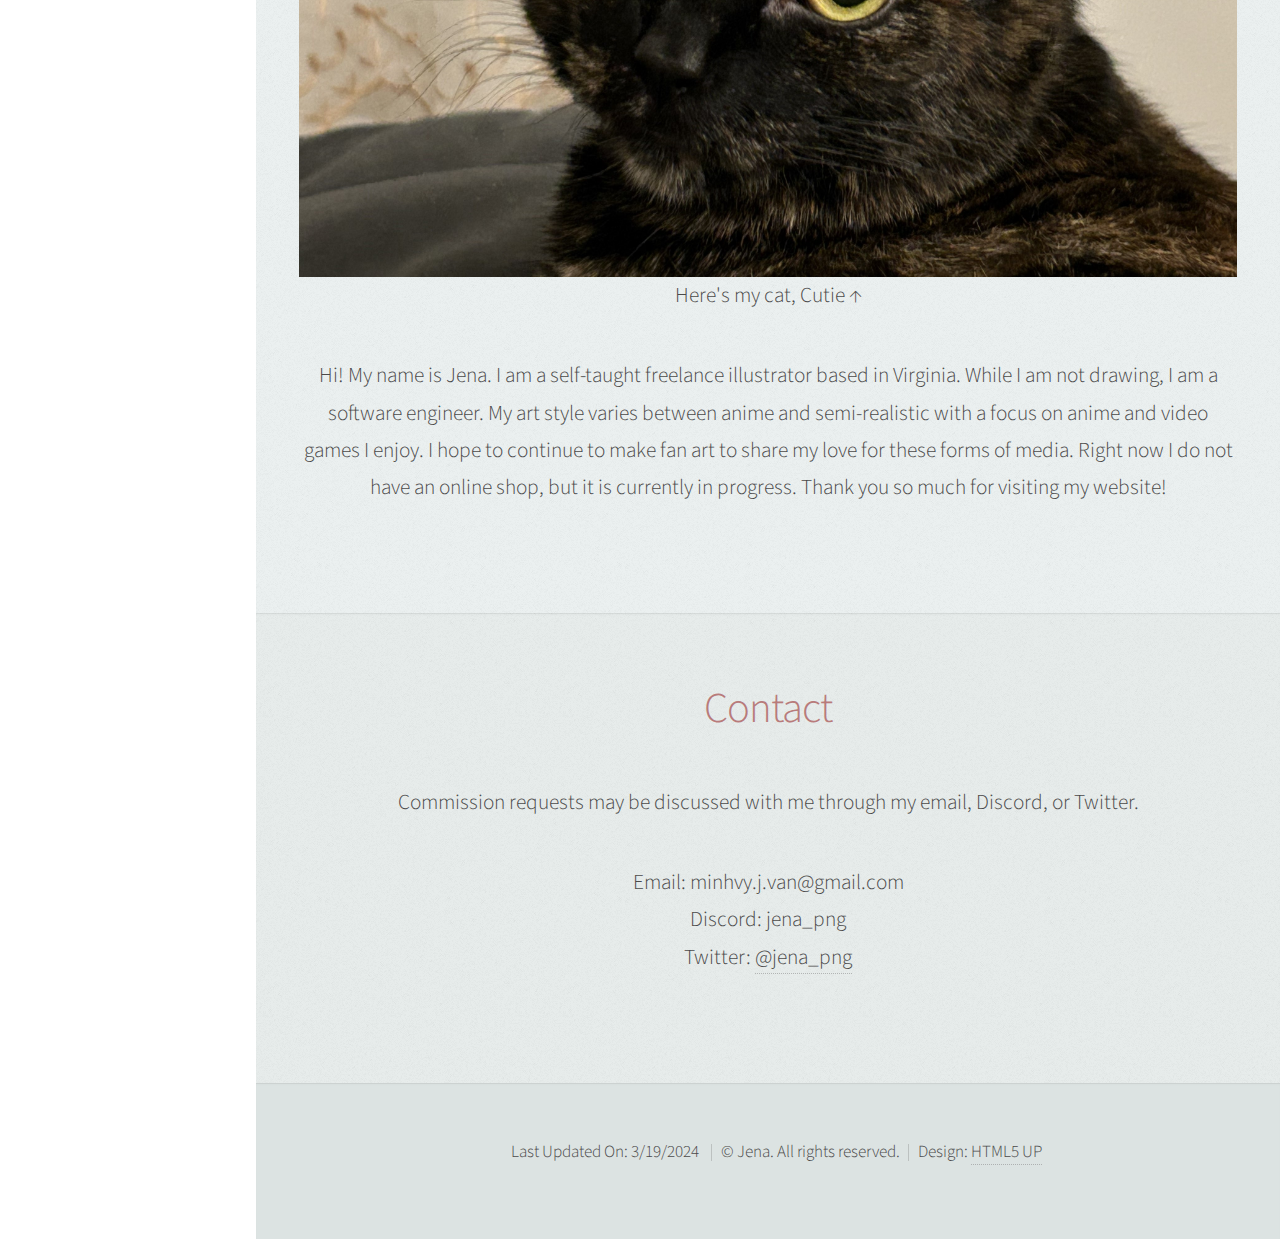
==== commit e44ac26f: "march update" ====
--- a/index.html
+++ b/index.html
@@ -160,56 +160,92 @@
 											<h3>Sticker sheets</h3>
 										</header>
 									</article>
+
+									<article class="item">
+										<a class="image fit"><img src="images/pompom-nail.JPG" alt="" /></a>
+										<header>
+											<h3>Pompompurin Nails</h3>
+										</header>
+									</article>
+									<article class="item">
+										<a class="image fit"><img src="images/strawb-nail.JPG" alt="" /></a>
+										<header>
+											<h3>Strawberry Nails</h3>
+										</header>
+									</article>
+									<article class="item">
+										<a class="image fit"><img src="images/gojo-nail.JPG" alt="" /></a>
+										<header>
+											<h3>Gojo Nails</h3>
+										</header>
+									</article>
+
+								</div>
+								<div class="col-4 col-12-mobile">
+									<article class="item">
+										<a  class="image fit"><img src="images/vsa 2022 fin.png" alt="" /></a>
+										<header>
+											<h3>Commission</h3>
+										</header>
+									</article>
+									<article class="item">
+										<a class="image fit"><img src="images/power.png" alt="" /></a>
+										<header>
+											<h3>Power</h3>
+										</header>
+									</article>
+									<article class="item">
+										<a class="image fit"><img src="images/astra-no-glasses-gloves-on.png" alt="" /></a>
+										<header>
+											<h3>Astra Commission</h3>
+										</header>
+									</article>
+									<article class="item">
+										<a class="image fit"><img src="images/garf.png" alt="" /></a>
+										<header>
+											<h3>Garfield</h3>
+										</header>
+									</article>
+									<article class="item">
+										<a class="image fit"><img src="images/kirby.jpg" alt="" /></a>
+										<header>
+											<h3>Custom Kirby Nails</h3>
+										</header>
+									</article>
+									<article class="item">
+										<a class="image fit"><img src="images/fallnails.png" alt="" /></a>
+										<header>
+											<h3>Fall and Halloween Nails</h3>
+										</header>
+									</article>
+									<article class="item">
+										<a class="image fit"><img src="images/anya-nail.JPG" alt="" /></a>
+										<header>
+											<h3>Anya Forger Nails</h3>
+										</header>
+									</article>
+									<article class="item">
+										<a class="image fit"><img src="images/melo-kuro-nail.JPG" alt="" /></a>
+										<header>
+											<h3>My Melody and Kuromi Nails</h3>
+										</header>
+									</article>
+									<article class="item">
+										<a class="image fit"><img src="images/sumikko-nail.JPG" alt="" /></a>
+										<header>
+											<h3>Sumikko Gurashi Nails</h3>
+										</header>
+									</article>
+								</div>
+								
+								<div class="col-4 col-12-mobile">
+									<article class="item">
+										<a  class="image fit"><img src="images/aodaiChihiro.png" alt="" /></a>
+										<header>
+											<h3>Chihiro</h3>
+										</header>
+									</article>
 									
-
-								</div>
-								<div class="col-4 col-12-mobile">
-									<article class="item">
-										<a  class="image fit"><img src="images/vsa 2022 fin.png" alt="" /></a>
-										<header>
-											<h3>Commission</h3>
-										</header>
-									</article>
-									<article class="item">
-										<a class="image fit"><img src="images/power.png" alt="" /></a>
-										<header>
-											<h3>Power</h3>
-										</header>
-									</article>
-									<article class="item">
-										<a class="image fit"><img src="images/astra-no-glasses-gloves-on.png" alt="" /></a>
-										<header>
-											<h3>Astra Commission</h3>
-										</header>
-									</article>
-									<article class="item">
-										<a class="image fit"><img src="images/garf.png" alt="" /></a>
-										<header>
-											<h3>Garfield</h3>
-										</header>
-									</article>
-									<article class="item">
-										<a class="image fit"><img src="images/kirby.jpg" alt="" /></a>
-										<header>
-											<h3>Custom Kirby Nails</h3>
-										</header>
-									</article>
-									<article class="item">
-										<a class="image fit"><img src="images/fallnails.png" alt="" /></a>
-										<header>
-											<h3>Fall and Halloween Nails</h3>
-										</header>
-									</article>
-								</div>
-								
-								<div class="col-4 col-12-mobile">
-									<article class="item">
-										<a  class="image fit"><img src="images/aodaiChihiro.png" alt="" /></a>
-										<header>
-											<h3>Chihiro</h3>
-										</header>
-									</article>
-									
 									<article class="item">
 										<a class="image fit"><img src="images/sage2.png" alt="" /></a>
 										<header>
@@ -232,6 +268,30 @@
 										<a class="image fit"><img src="images/alot-of-nails.jpg" alt="" /></a>
 										<header>
 											<h3>Nail sets</h3>
+										</header>
+									</article>
+									<article class="item">
+										<a class="image fit"><img src="images/choco-nail.JPG" alt="" /></a>
+										<header>
+											<h3>Chocolate Nails</h3>
+										</header>
+									</article>
+									<article class="item">
+										<a class="image fit"><img src="images/kiki-nail.JPG" alt="" /></a>
+										<header>
+											<h3>Kiki Delivery Service Nails</h3>
+										</header>
+									</article>
+									<article class="item">
+										<a class="image fit"><img src="images/sakura-nail.JPG" alt="" /></a>
+										<header>
+											<h3>Sakura Kimono Nails</h3>
+										</header>
+									</article>
+									<article class="item">
+										<a class="image fit"><img src="images/cateye-nail.JPG" alt="" /></a>
+										<header>
+											<h3>Y2K Black Nails</h3>
 										</header>
 									</article>
 								</div>
@@ -249,7 +309,7 @@
 							<header>
 								<h2>Example Booth</h2>
 							</header>
-							<a  class="image featured"><img src="images/booth2023.jpg" alt="" /></a>
+							<a  class="image featured"><img src="images/galaxycon-2024-booth.jpg" alt="" /></a>
 							<p>I started participating in booths in March 2023. I sell prints, stickers, sticker sheets, and hand painted press-on nails.
 							</p>
 
@@ -302,7 +362,7 @@
 
 				<!-- Copyright -->
 					<ul class="copyright">
-						<li> Last Updated On: 1/11/2024</li>
+						<li> Last Updated On: 3/19/2024</li>
 						<li>&copy; Jena. All rights reserved.</li><li>Design: <a href="http://html5up.net">HTML5 UP</a></li>
 					</ul>
 
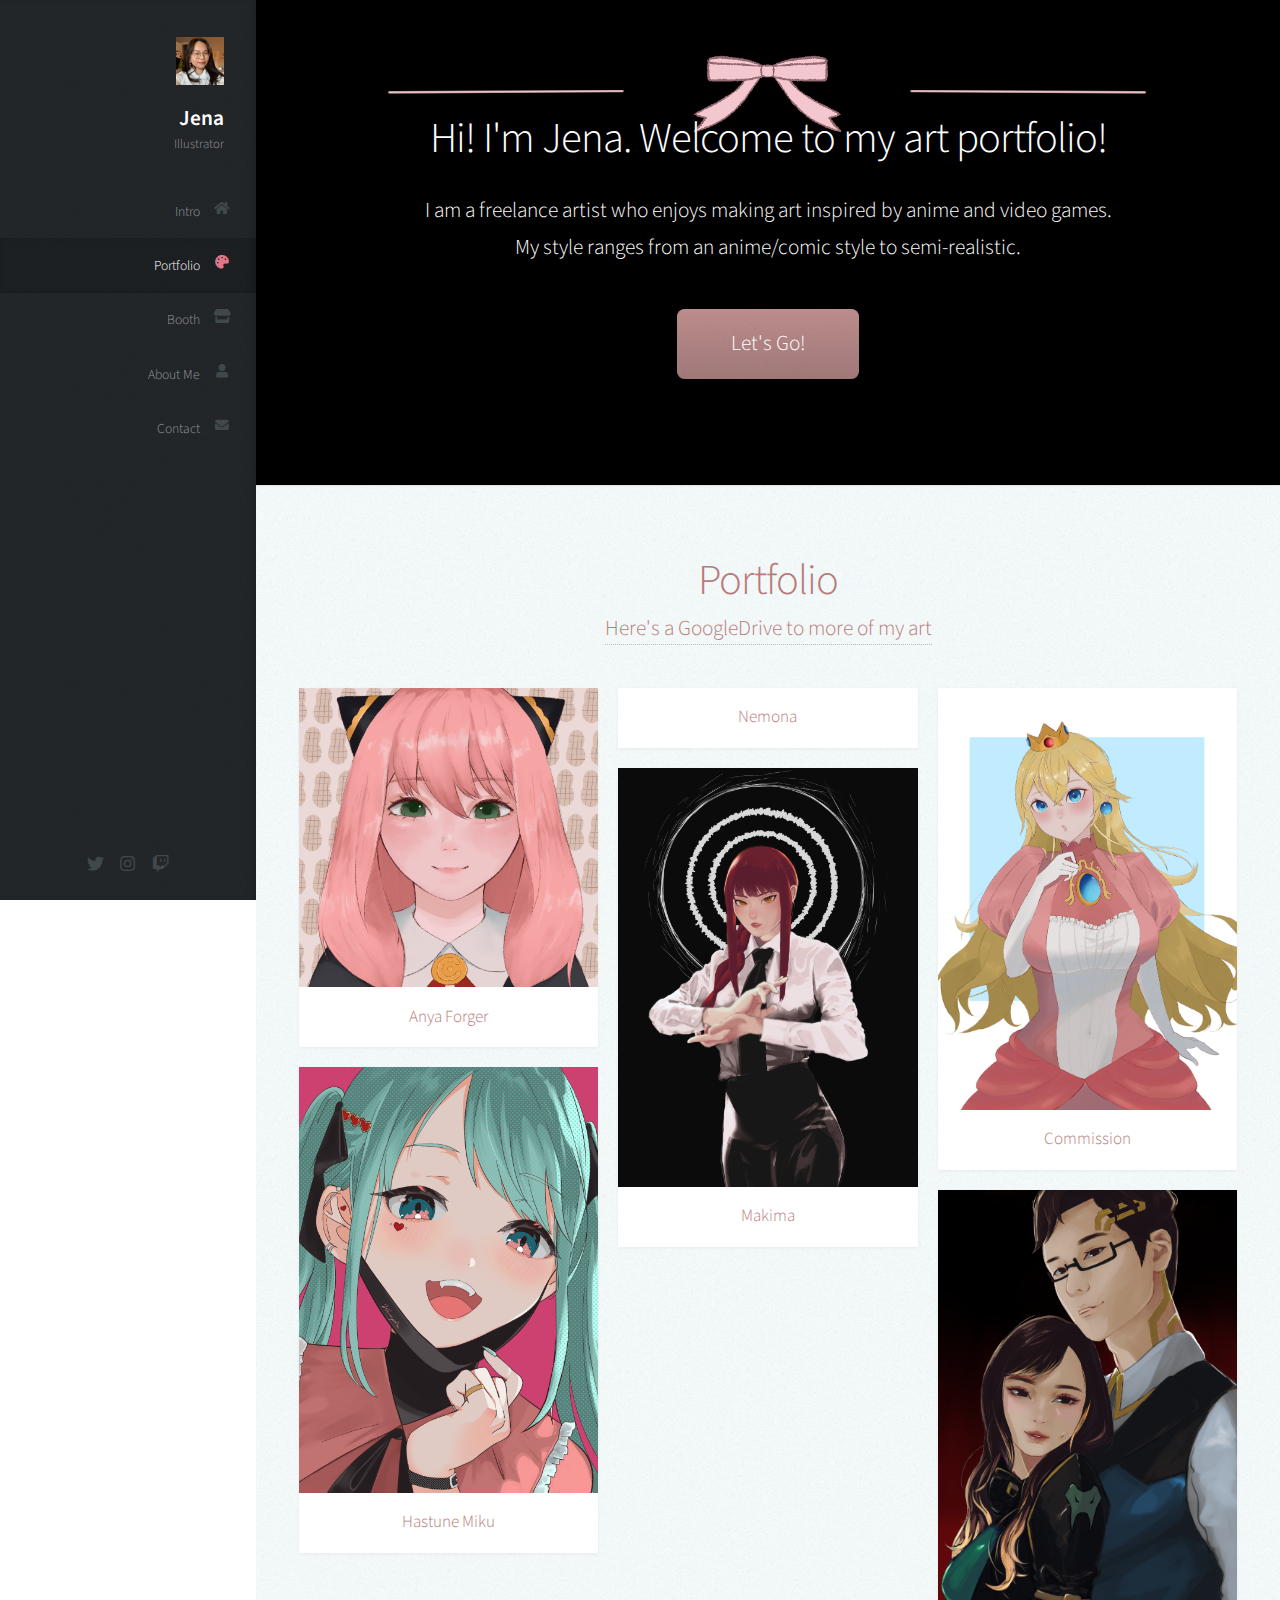
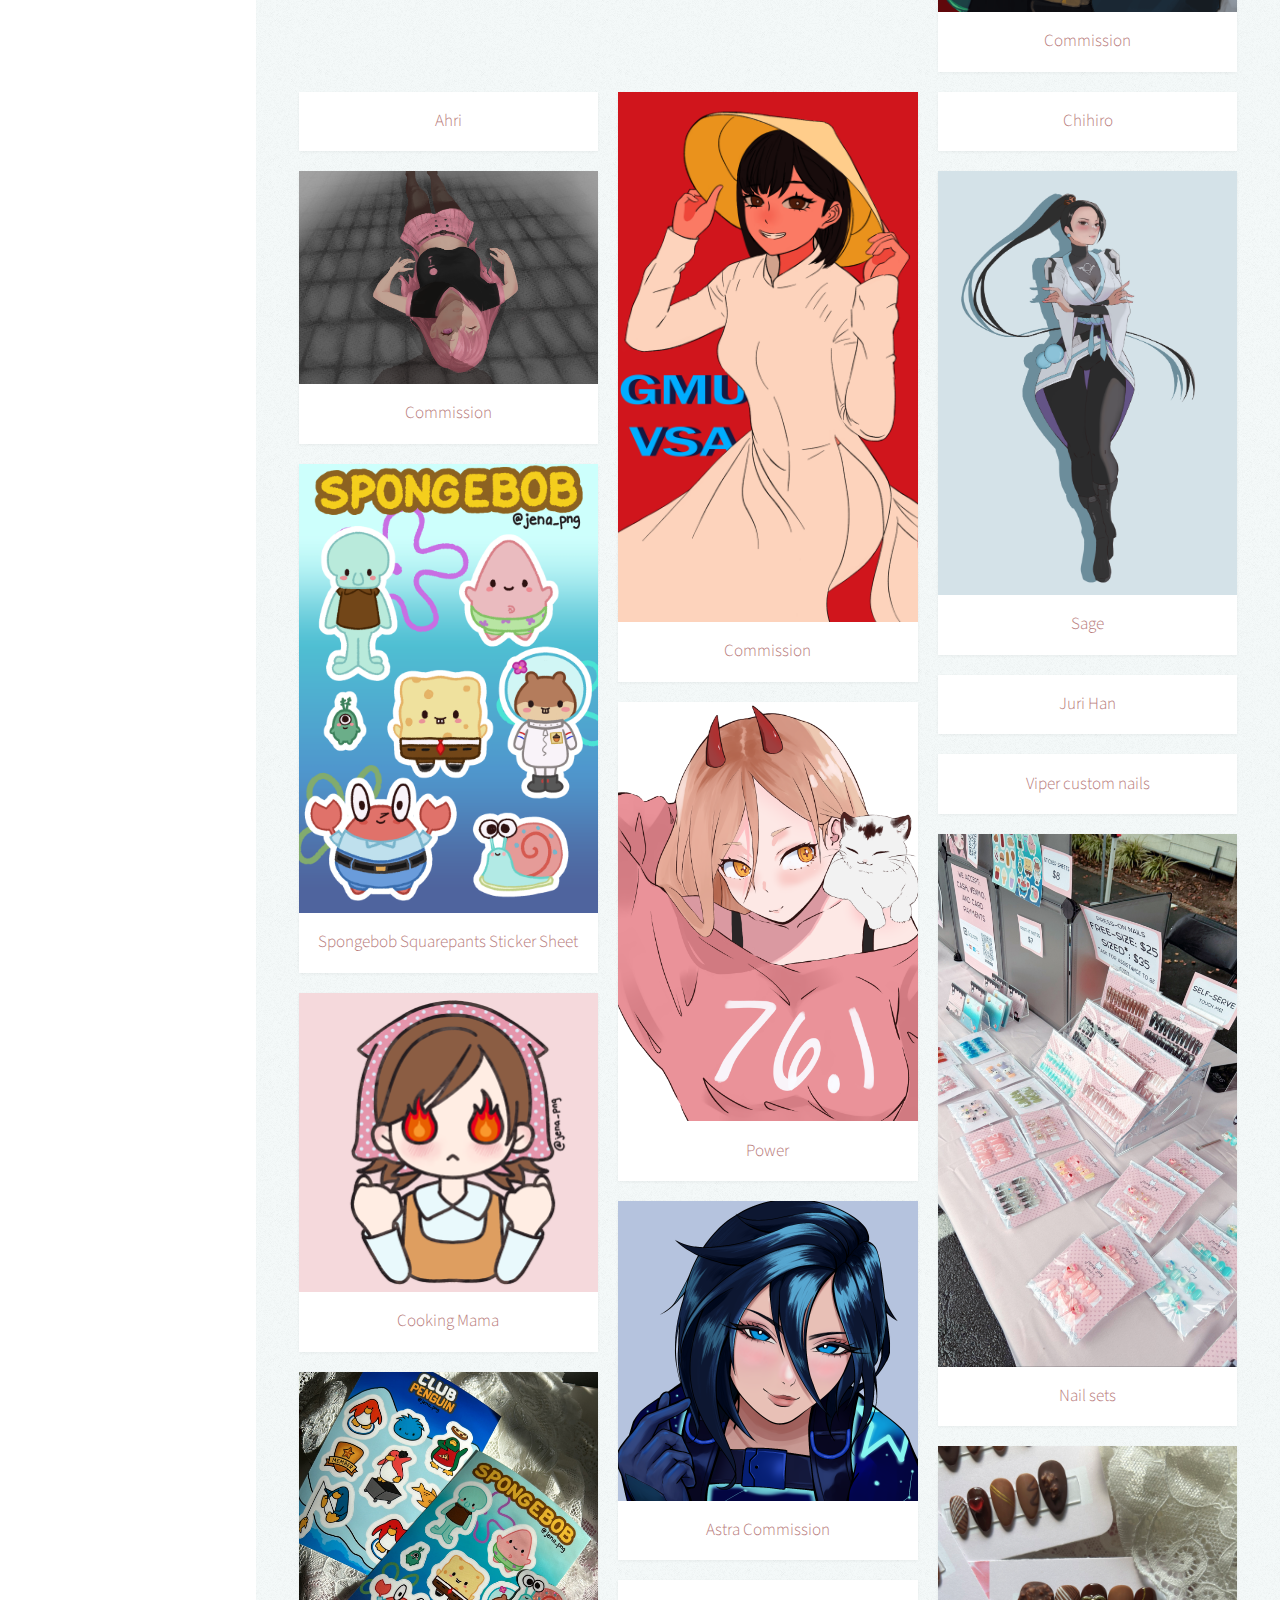
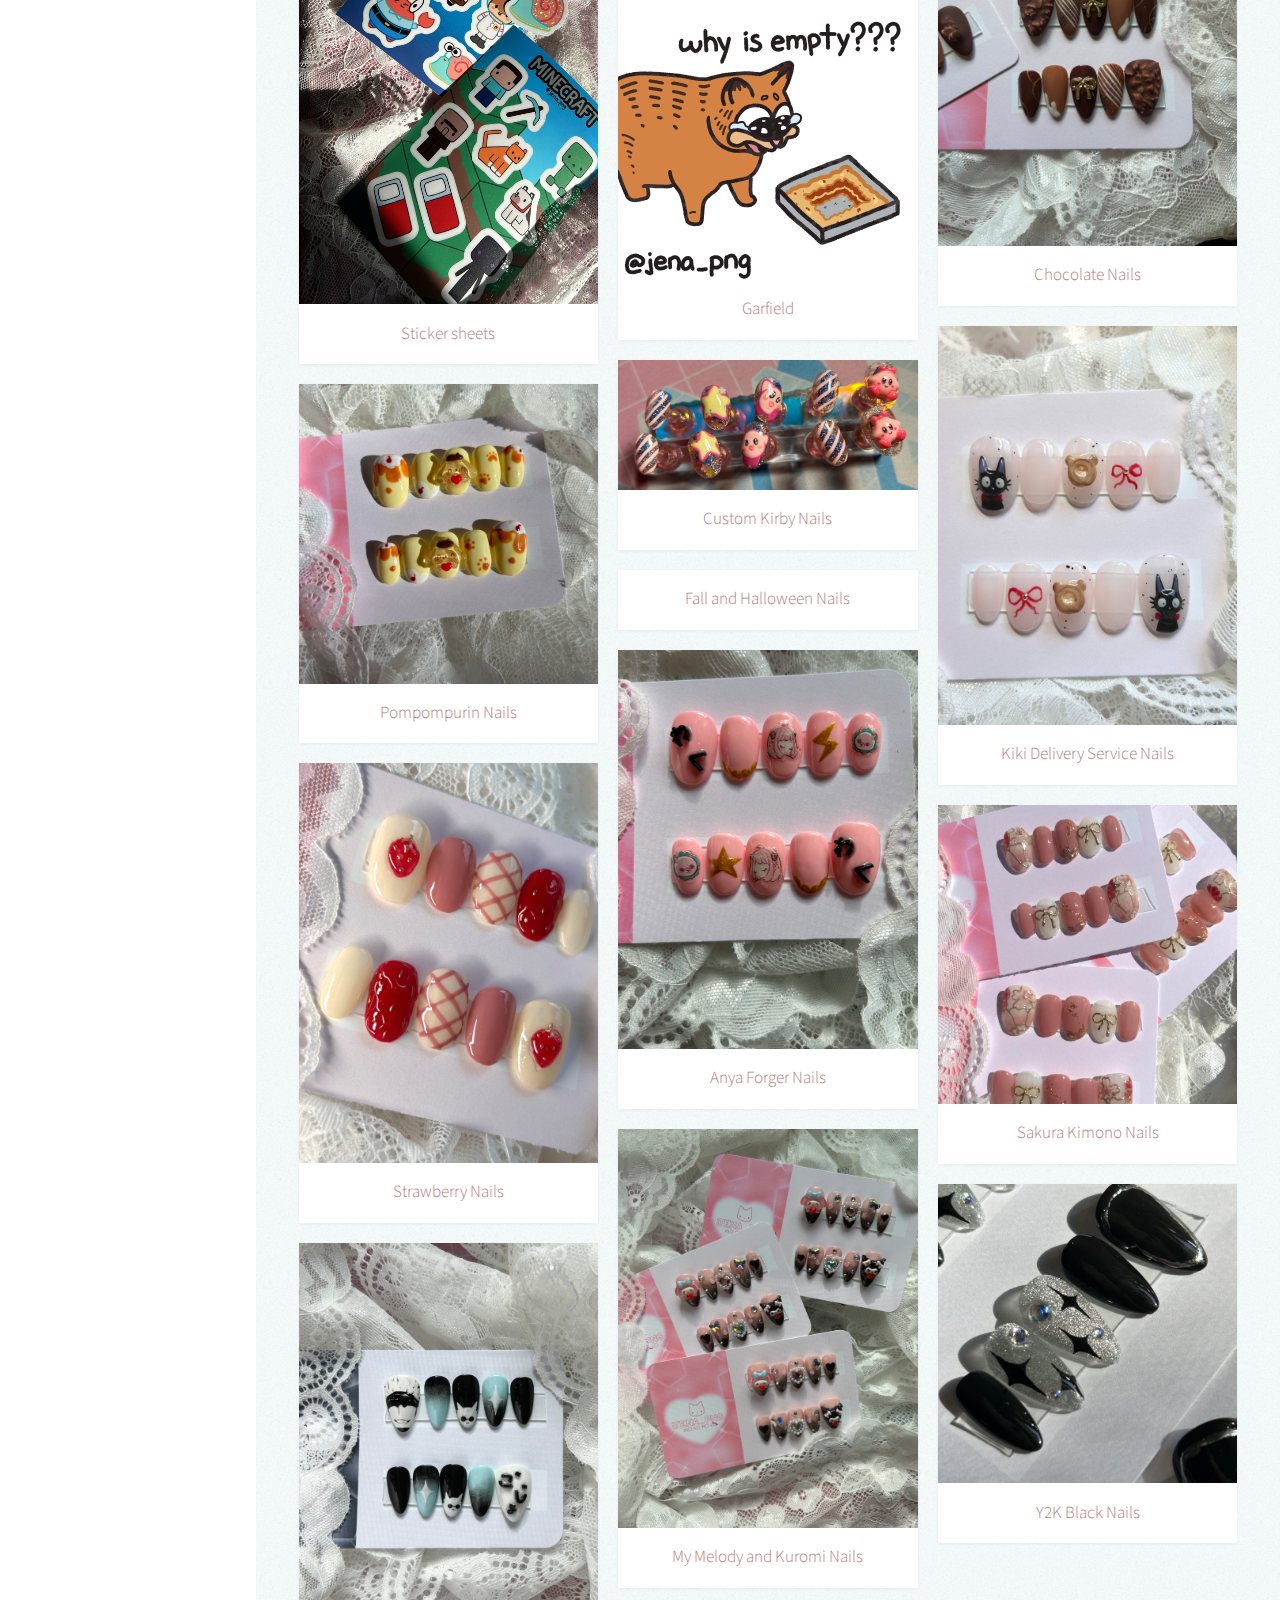
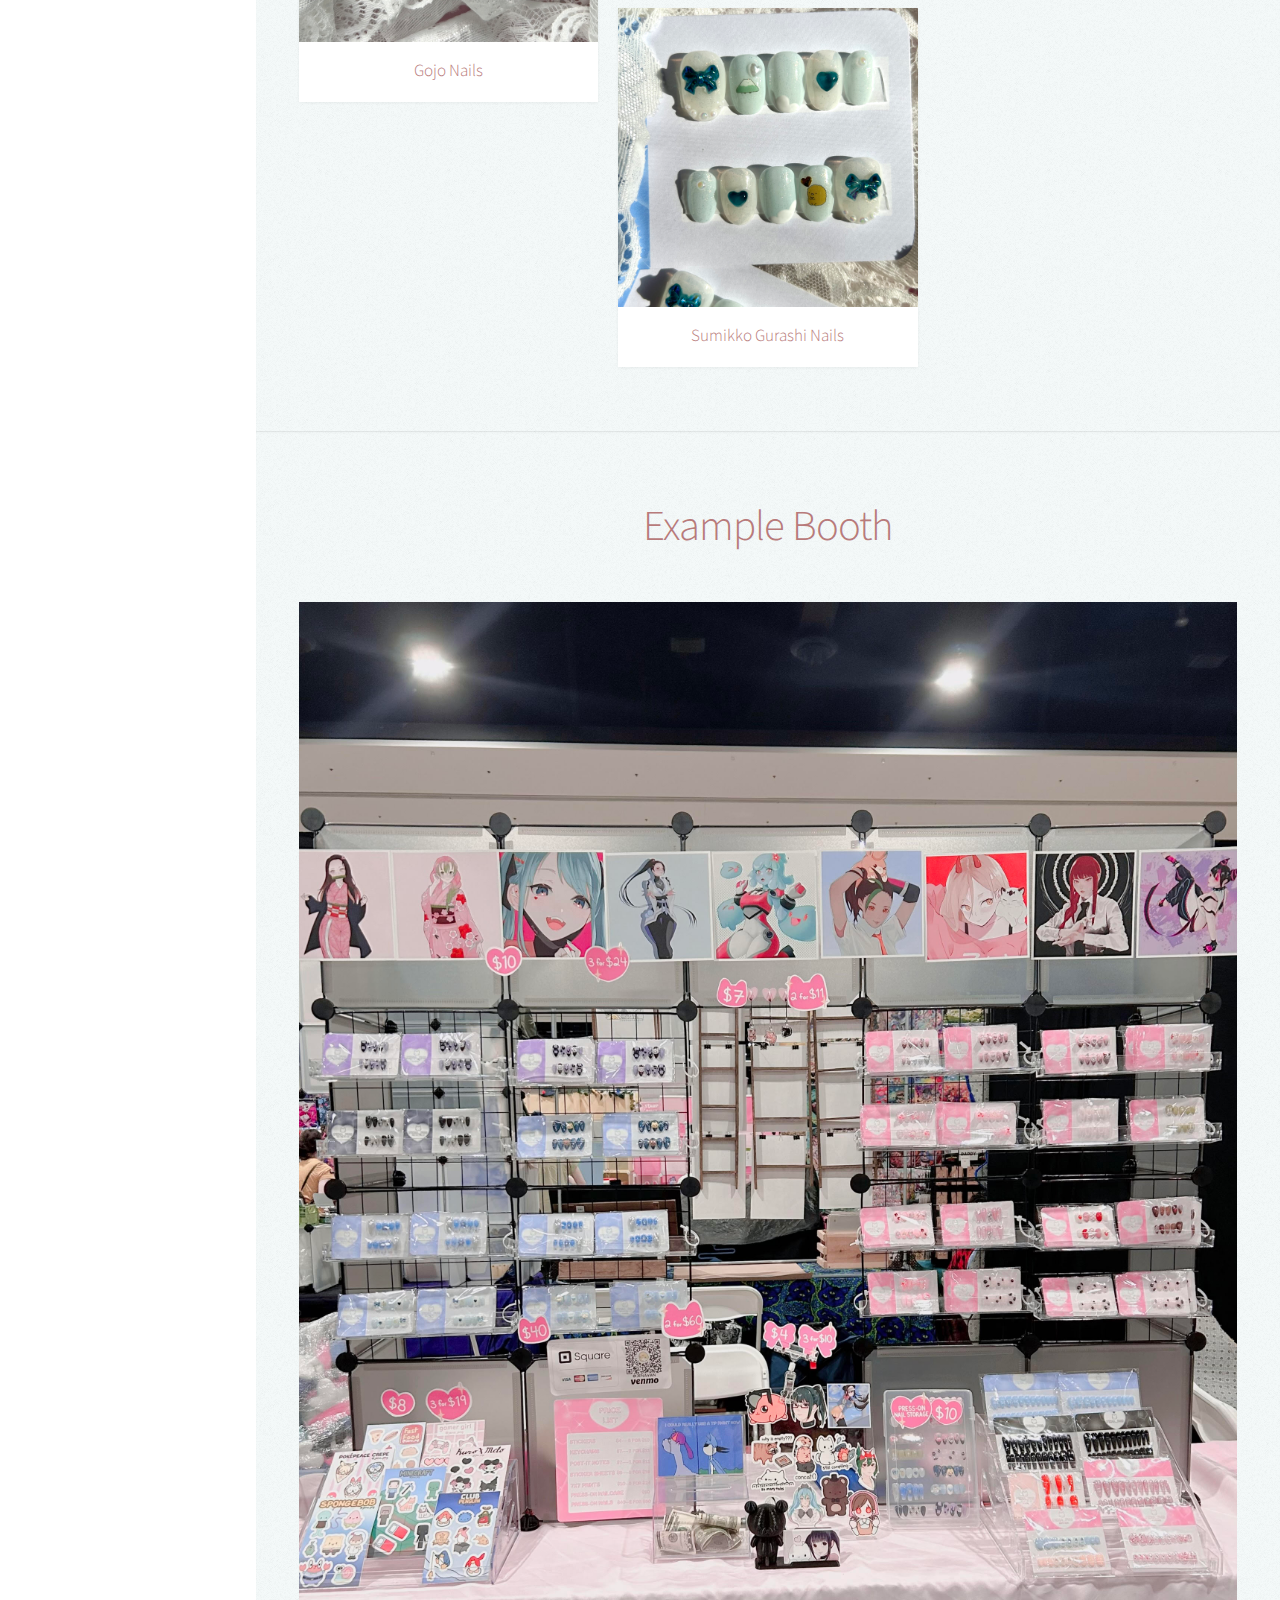
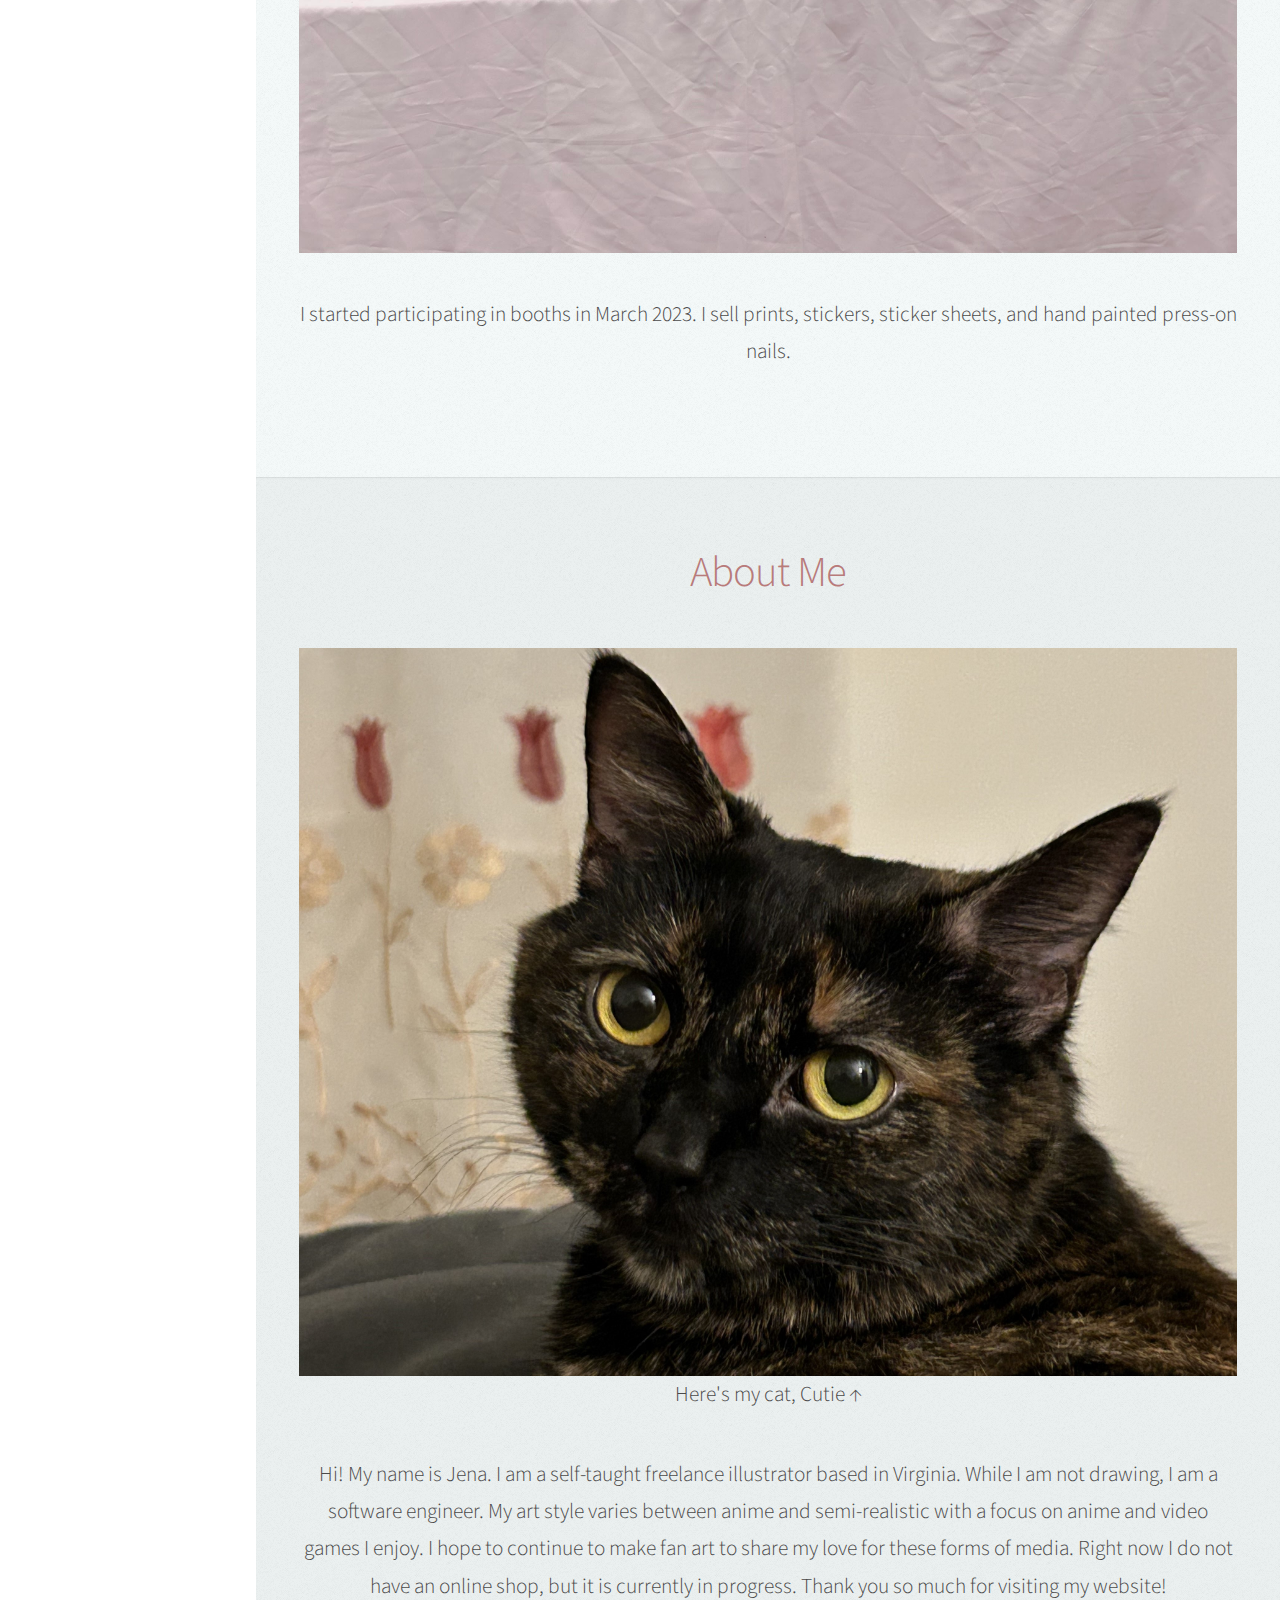
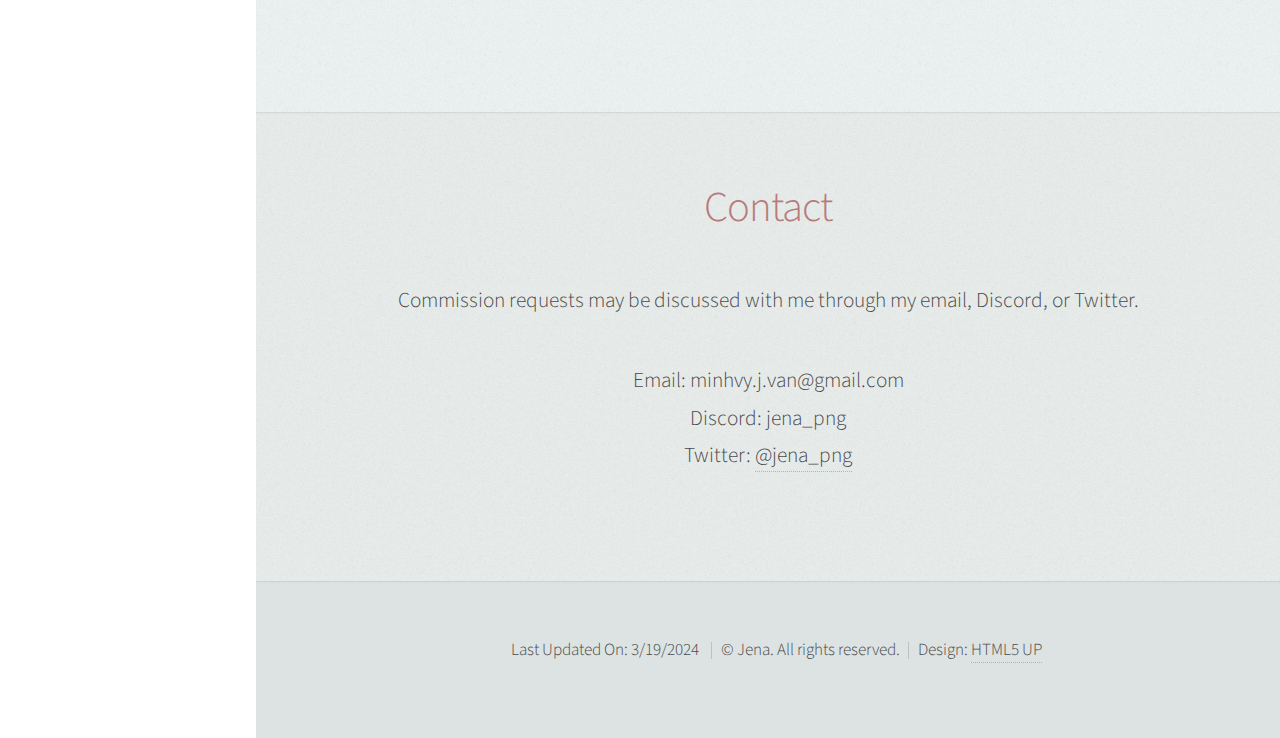
==== commit 12d9909a: "fix case sensitive" ====
--- a/index.html
+++ b/index.html
@@ -162,19 +162,19 @@
 									</article>
 
 									<article class="item">
-										<a class="image fit"><img src="images/pompom-nail.JPG" alt="" /></a>
+										<a class="image fit"><img src="images/pompom-nail.jpg" alt="" /></a>
 										<header>
 											<h3>Pompompurin Nails</h3>
 										</header>
 									</article>
 									<article class="item">
-										<a class="image fit"><img src="images/strawb-nail.JPG" alt="" /></a>
+										<a class="image fit"><img src="images/strawb-nail.jpg" alt="" /></a>
 										<header>
 											<h3>Strawberry Nails</h3>
 										</header>
 									</article>
 									<article class="item">
-										<a class="image fit"><img src="images/gojo-nail.JPG" alt="" /></a>
+										<a class="image fit"><img src="images/gojo-nail.jpg" alt="" /></a>
 										<header>
 											<h3>Gojo Nails</h3>
 										</header>
@@ -219,19 +219,19 @@
 										</header>
 									</article>
 									<article class="item">
-										<a class="image fit"><img src="images/anya-nail.JPG" alt="" /></a>
+										<a class="image fit"><img src="images/anya-nail.jpg" alt="" /></a>
 										<header>
 											<h3>Anya Forger Nails</h3>
 										</header>
 									</article>
 									<article class="item">
-										<a class="image fit"><img src="images/melo-kuro-nail.JPG" alt="" /></a>
+										<a class="image fit"><img src="images/melo-kuro-nail.jpg" alt="" /></a>
 										<header>
 											<h3>My Melody and Kuromi Nails</h3>
 										</header>
 									</article>
 									<article class="item">
-										<a class="image fit"><img src="images/sumikko-nail.JPG" alt="" /></a>
+										<a class="image fit"><img src="images/sumikko-nail.jpg" alt="" /></a>
 										<header>
 											<h3>Sumikko Gurashi Nails</h3>
 										</header>
@@ -271,25 +271,25 @@
 										</header>
 									</article>
 									<article class="item">
-										<a class="image fit"><img src="images/choco-nail.JPG" alt="" /></a>
+										<a class="image fit"><img src="images/choco-nail.jpg" alt="" /></a>
 										<header>
 											<h3>Chocolate Nails</h3>
 										</header>
 									</article>
 									<article class="item">
-										<a class="image fit"><img src="images/kiki-nail.JPG" alt="" /></a>
+										<a class="image fit"><img src="images/kiki-nail.jpg" alt="" /></a>
 										<header>
 											<h3>Kiki Delivery Service Nails</h3>
 										</header>
 									</article>
 									<article class="item">
-										<a class="image fit"><img src="images/sakura-nail.JPG" alt="" /></a>
+										<a class="image fit"><img src="images/sakura-nail.jpg" alt="" /></a>
 										<header>
 											<h3>Sakura Kimono Nails</h3>
 										</header>
 									</article>
 									<article class="item">
-										<a class="image fit"><img src="images/cateye-nail.JPG" alt="" /></a>
+										<a class="image fit"><img src="images/cateye-nail.jpg" alt="" /></a>
 										<header>
 											<h3>Y2K Black Nails</h3>
 										</header>
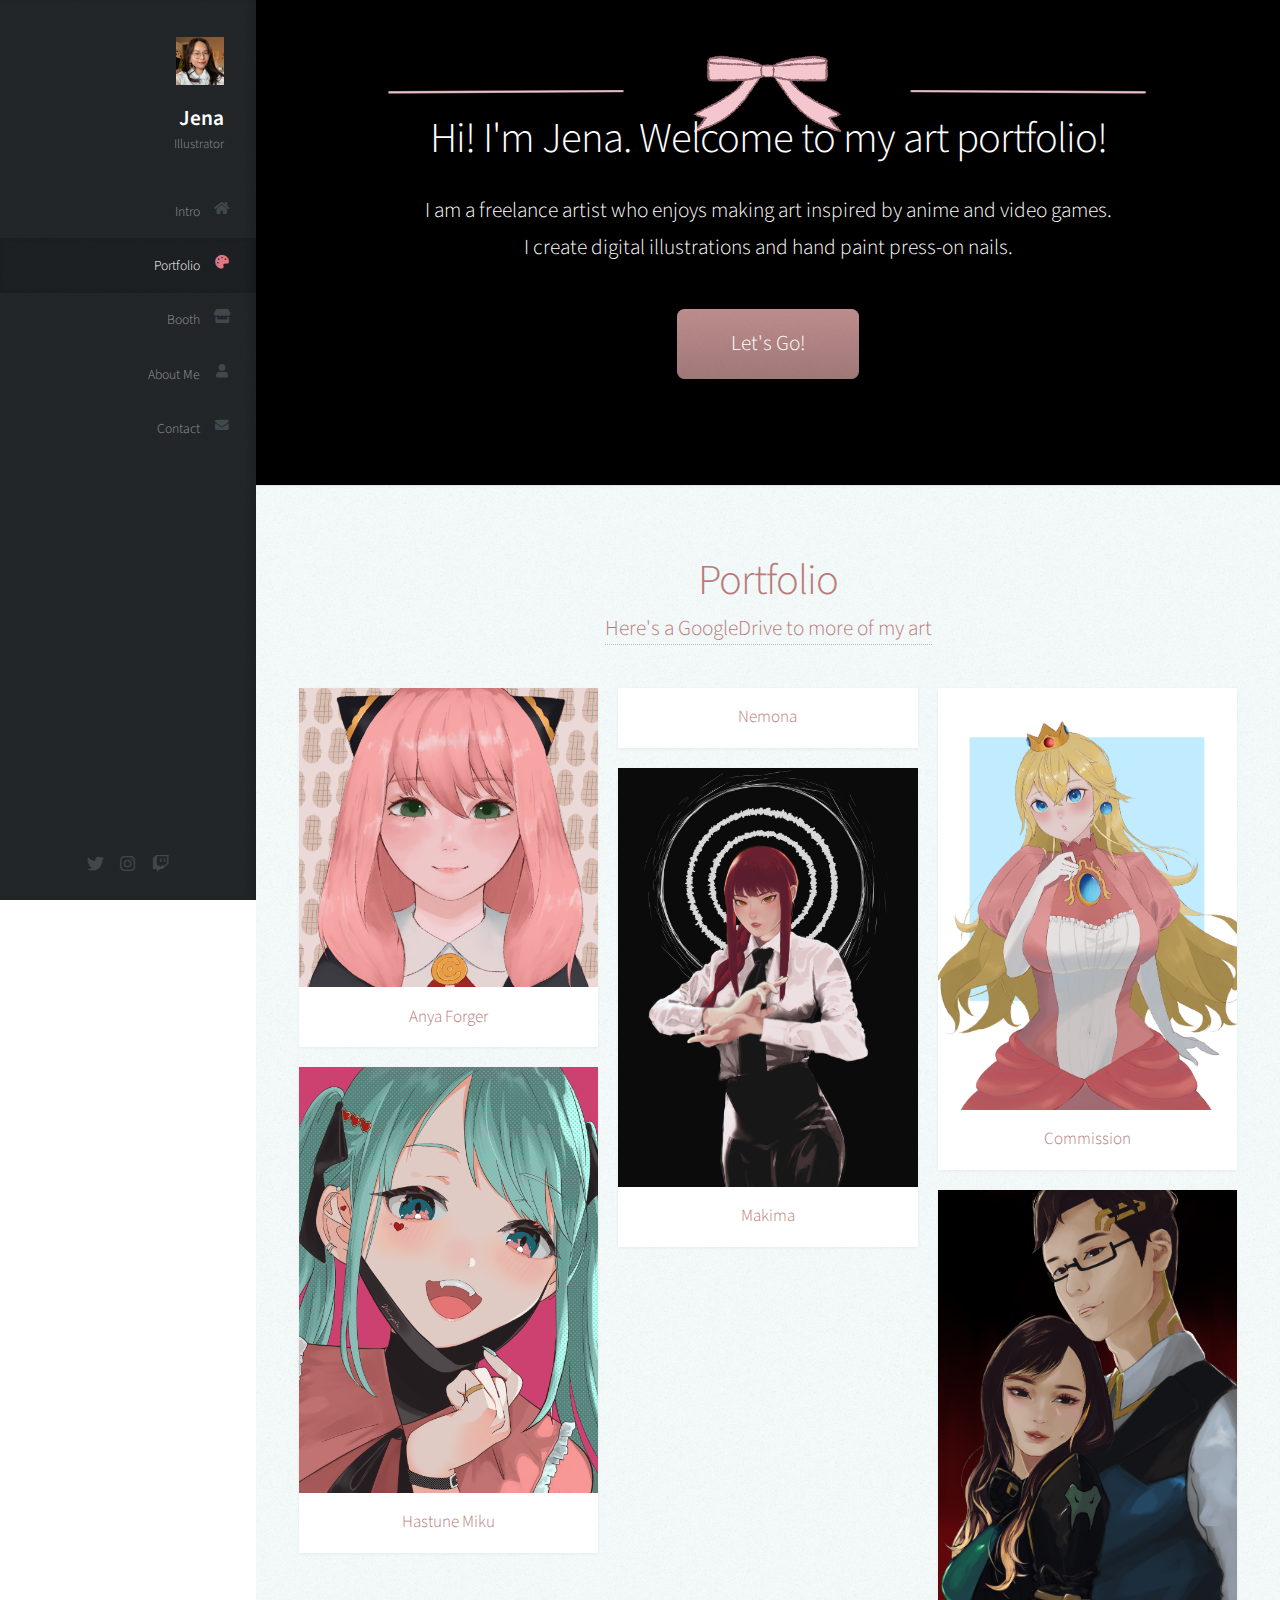
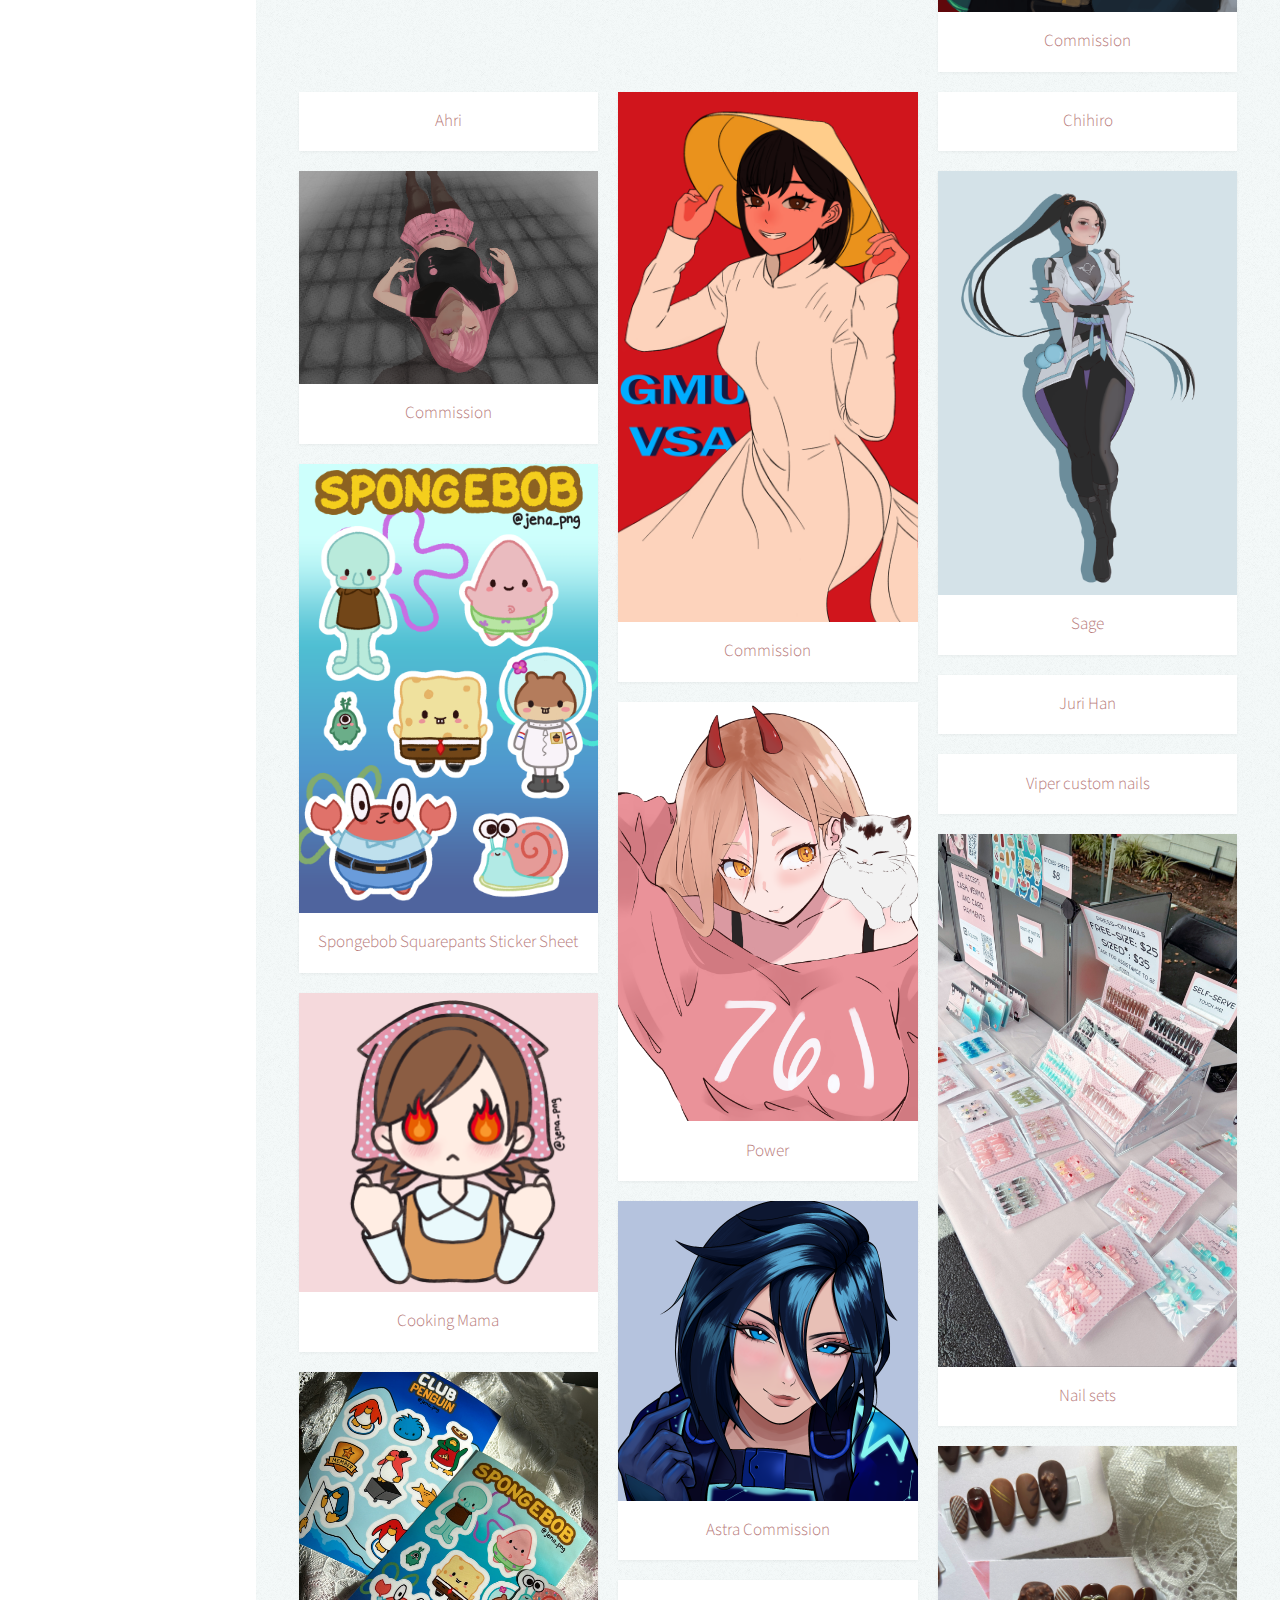
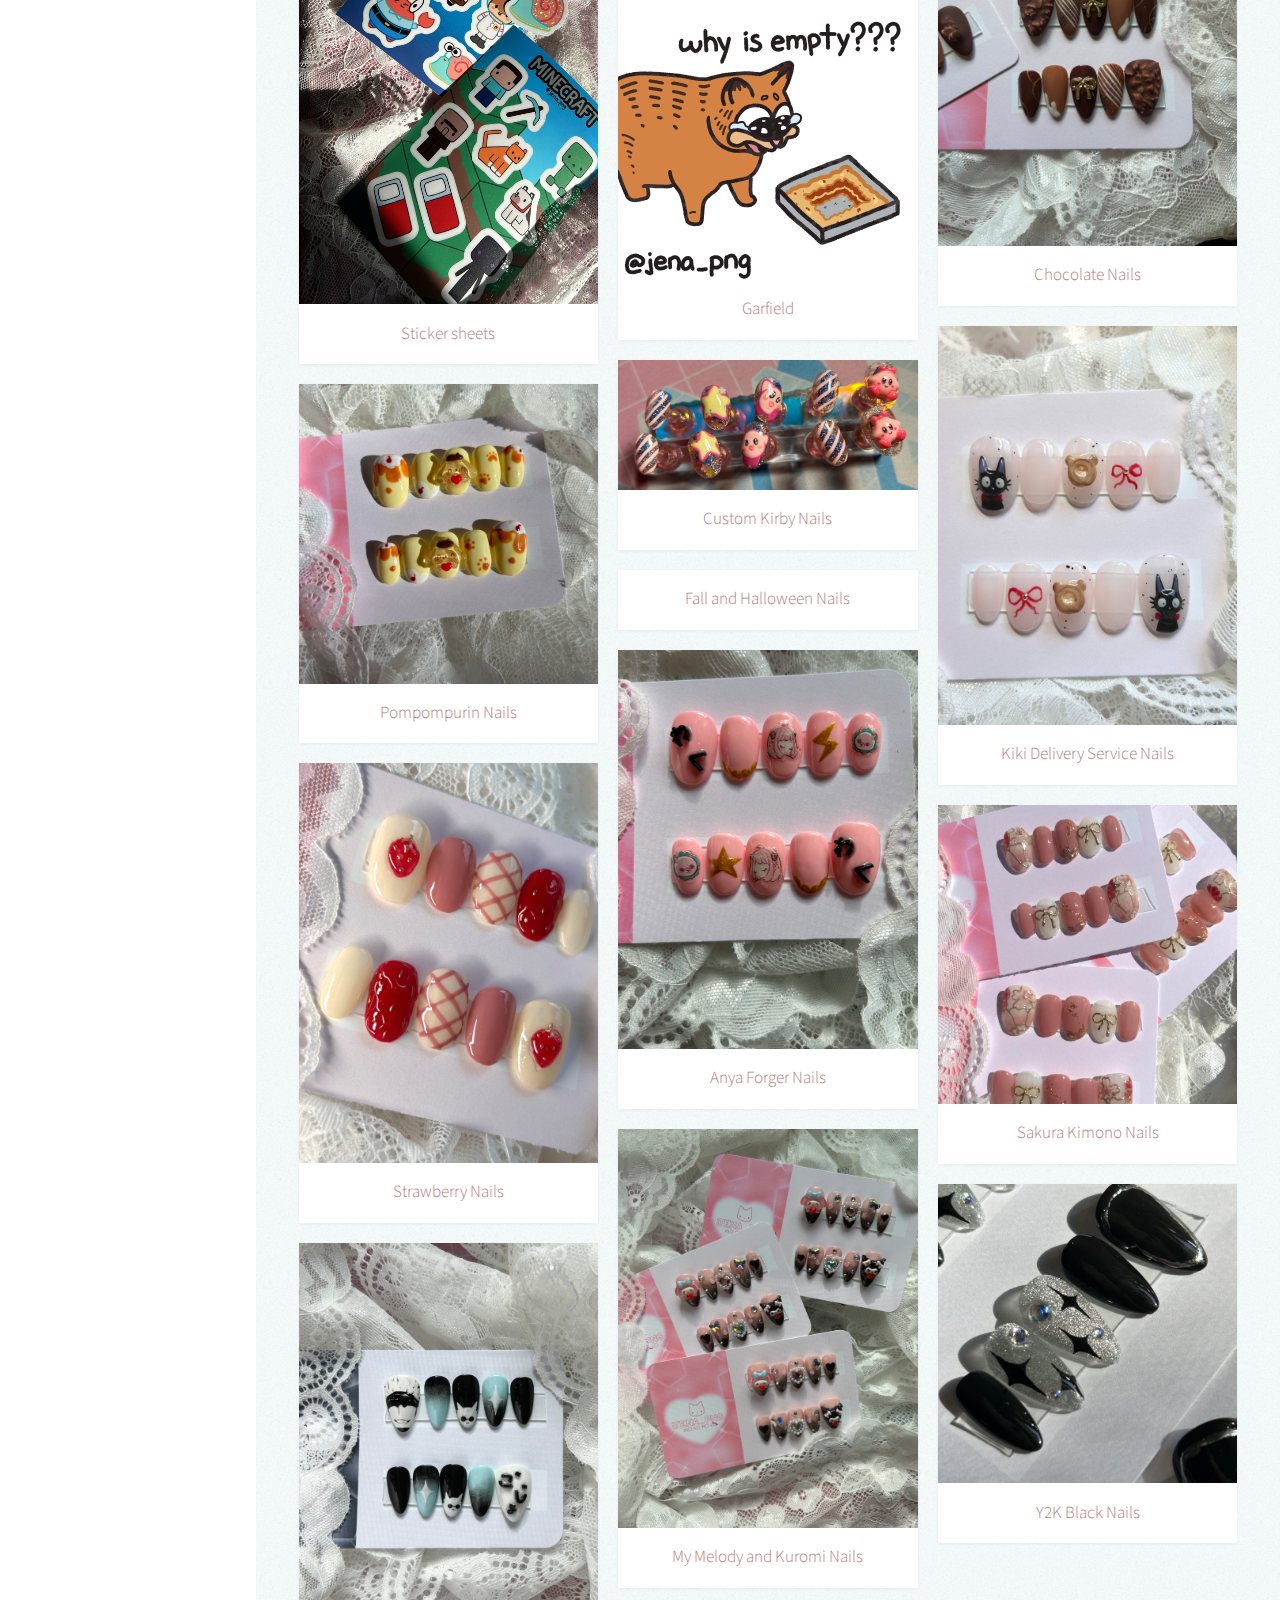
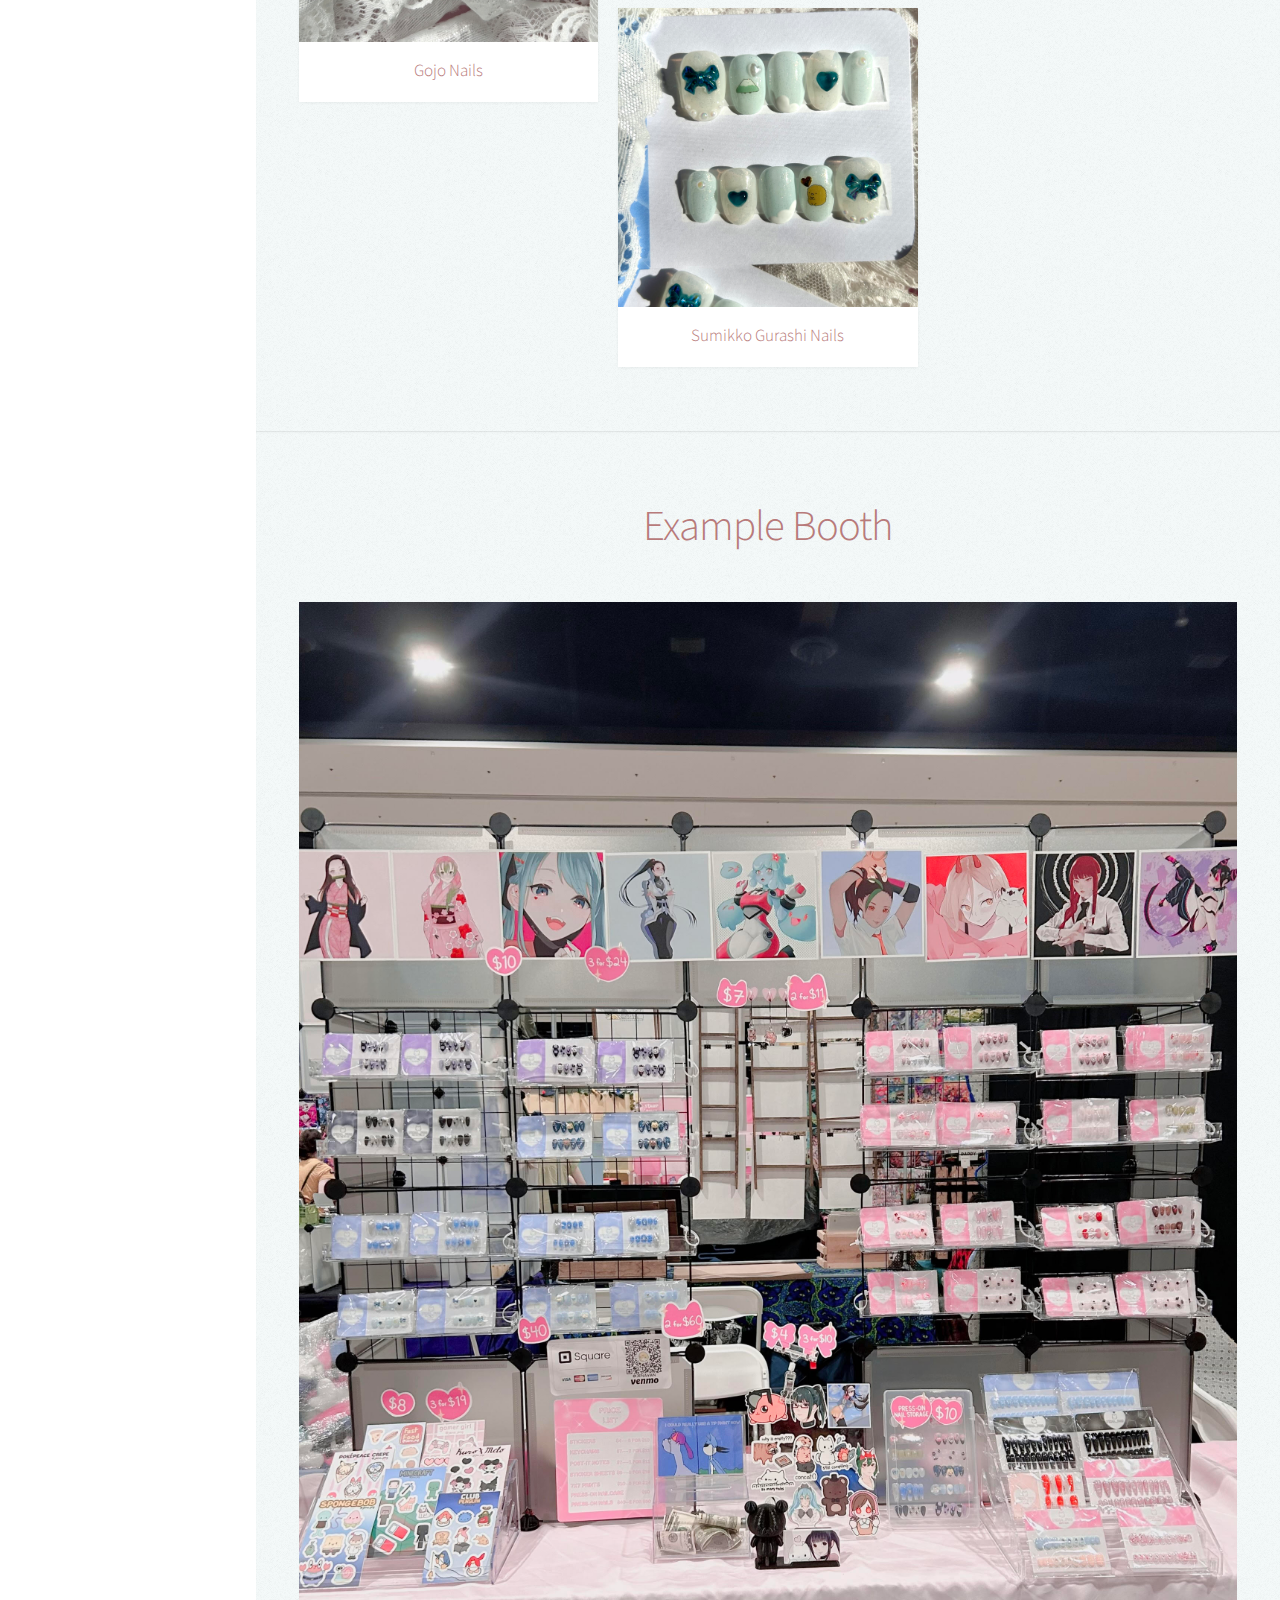
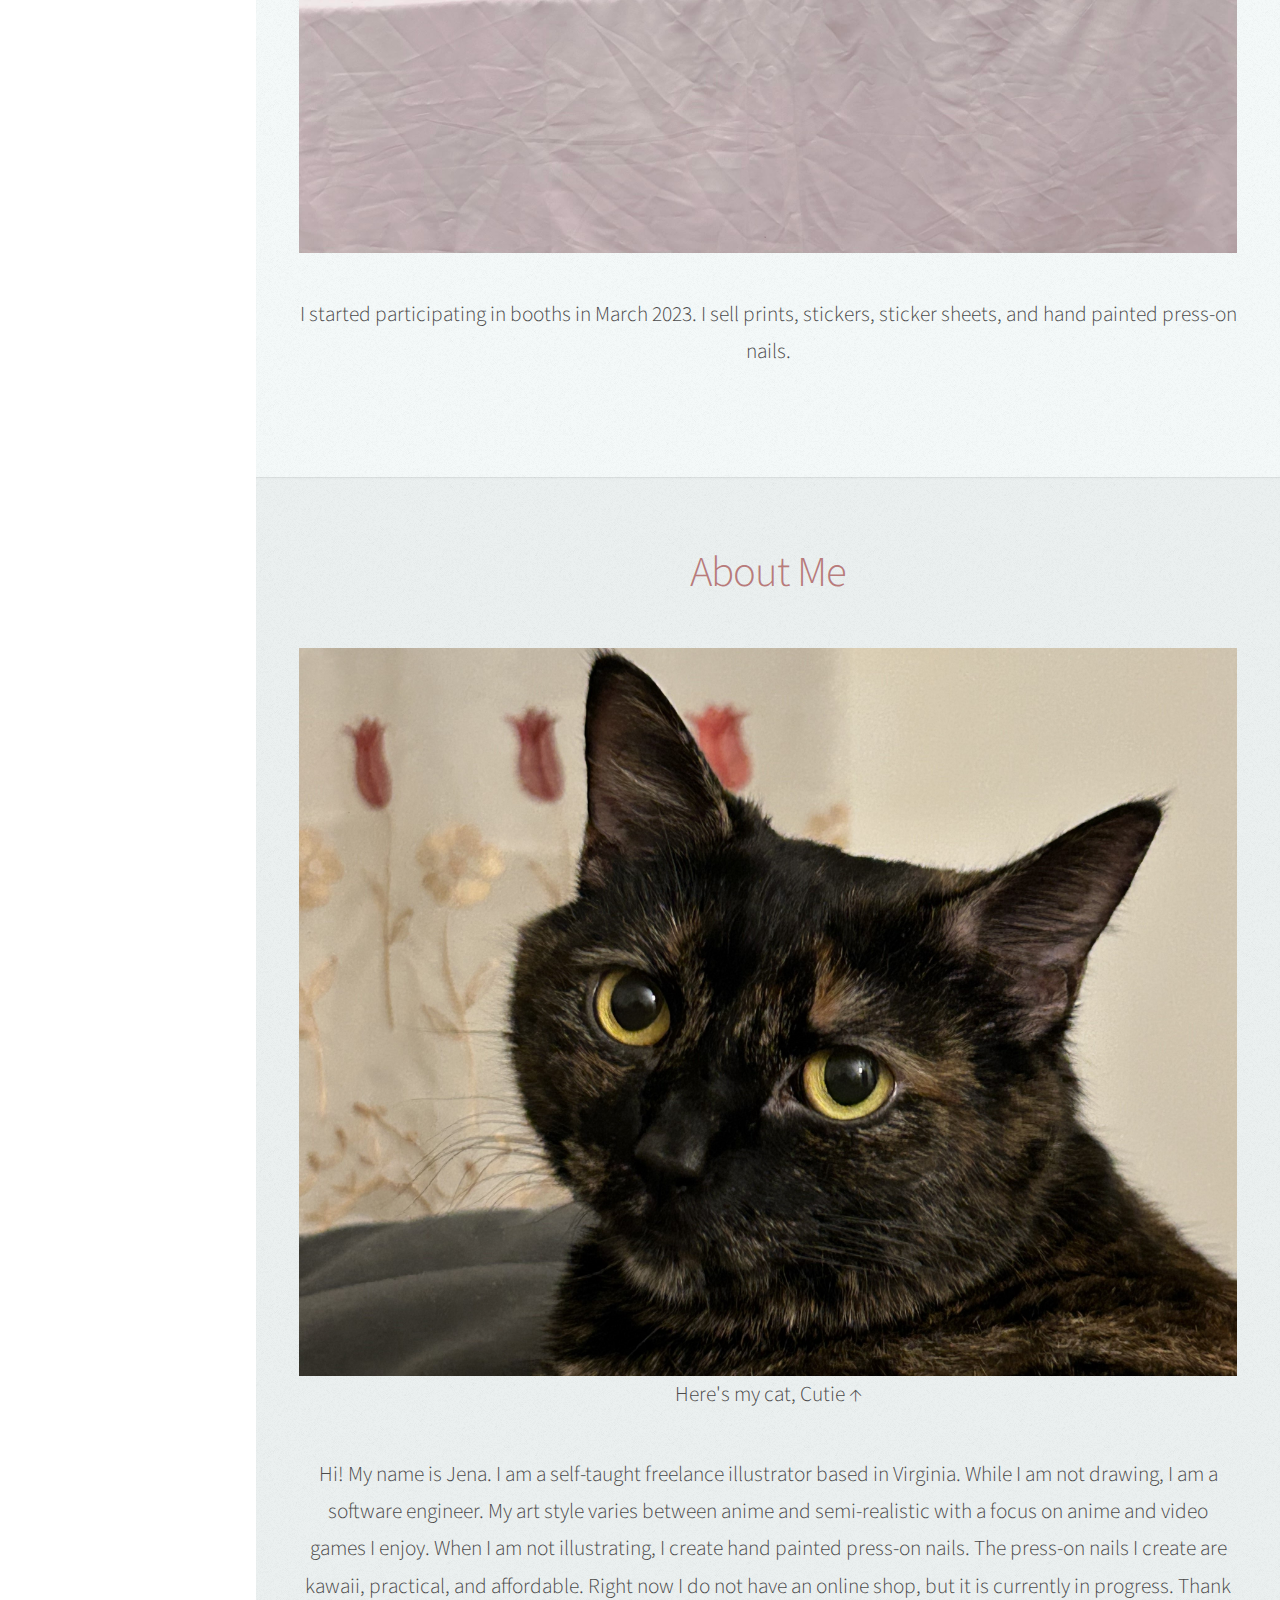
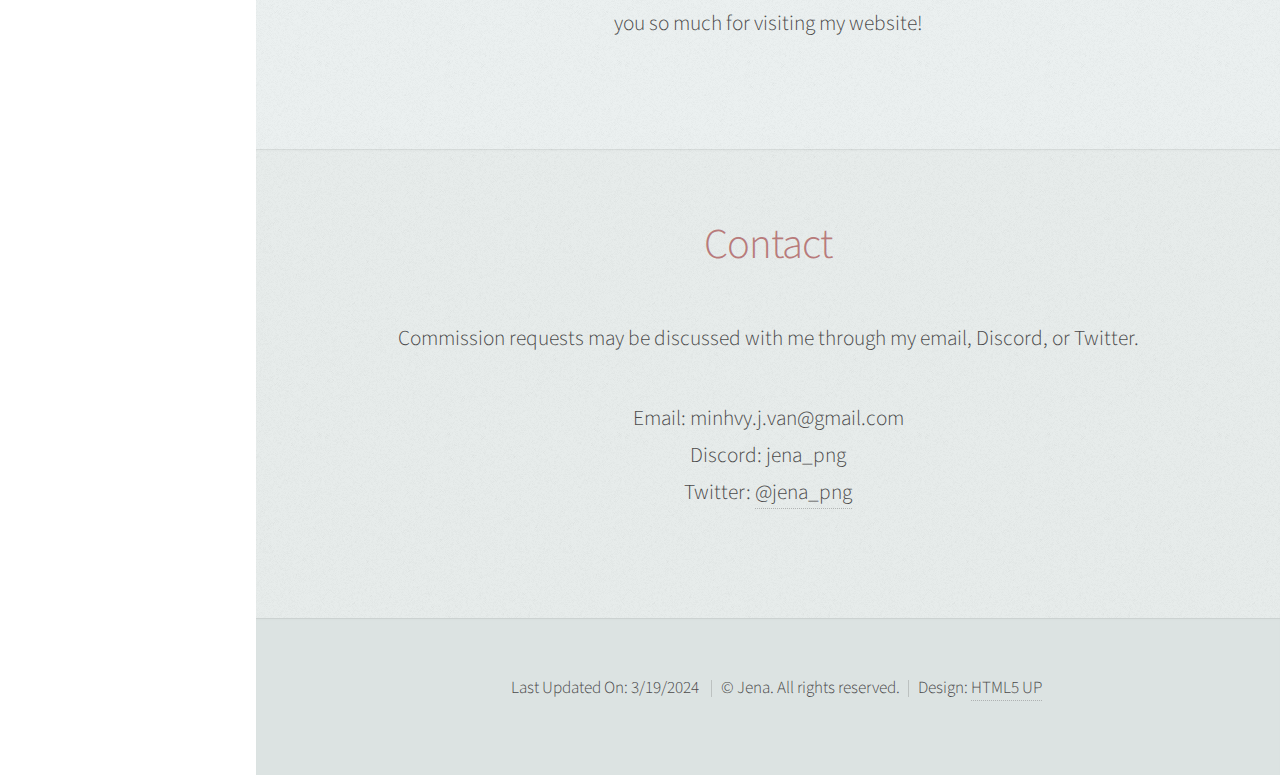
==== commit f509300a: "update description" ====
--- a/index.html
+++ b/index.html
@@ -63,7 +63,7 @@
 								<h2 class="alt">Hi! I'm <strong>Jena</strong>. Welcome to my art portfolio!<br />
 								</h2>
 								<p>I am a freelance artist who enjoys making art inspired by anime and video games.<br />
-								My style ranges from an anime/comic style to semi-realistic.</p>
+								I create digital illustrations and hand paint press-on nails.</p>
 							</header>
 
 							<footer>
@@ -330,8 +330,9 @@
 							<p>Hi! My name is Jena. I am a self-taught freelance illustrator based in Virginia.
 								While I am not drawing, I am a software engineer.
 								My art style varies between anime and semi-realistic with a focus on 
-								anime and video games I enjoy. I hope to continue to make fan art to share my love
-								for these forms of media. Right now I do not have an online shop,
+								anime and video games I enjoy. When I am not illustrating, I create hand painted press-on nails. 
+								The press-on nails I create are kawaii, practical, and affordable. 
+								 Right now I do not have an online shop,
 								but it is currently in progress. Thank you so much for visiting my website!
 							</p>
 
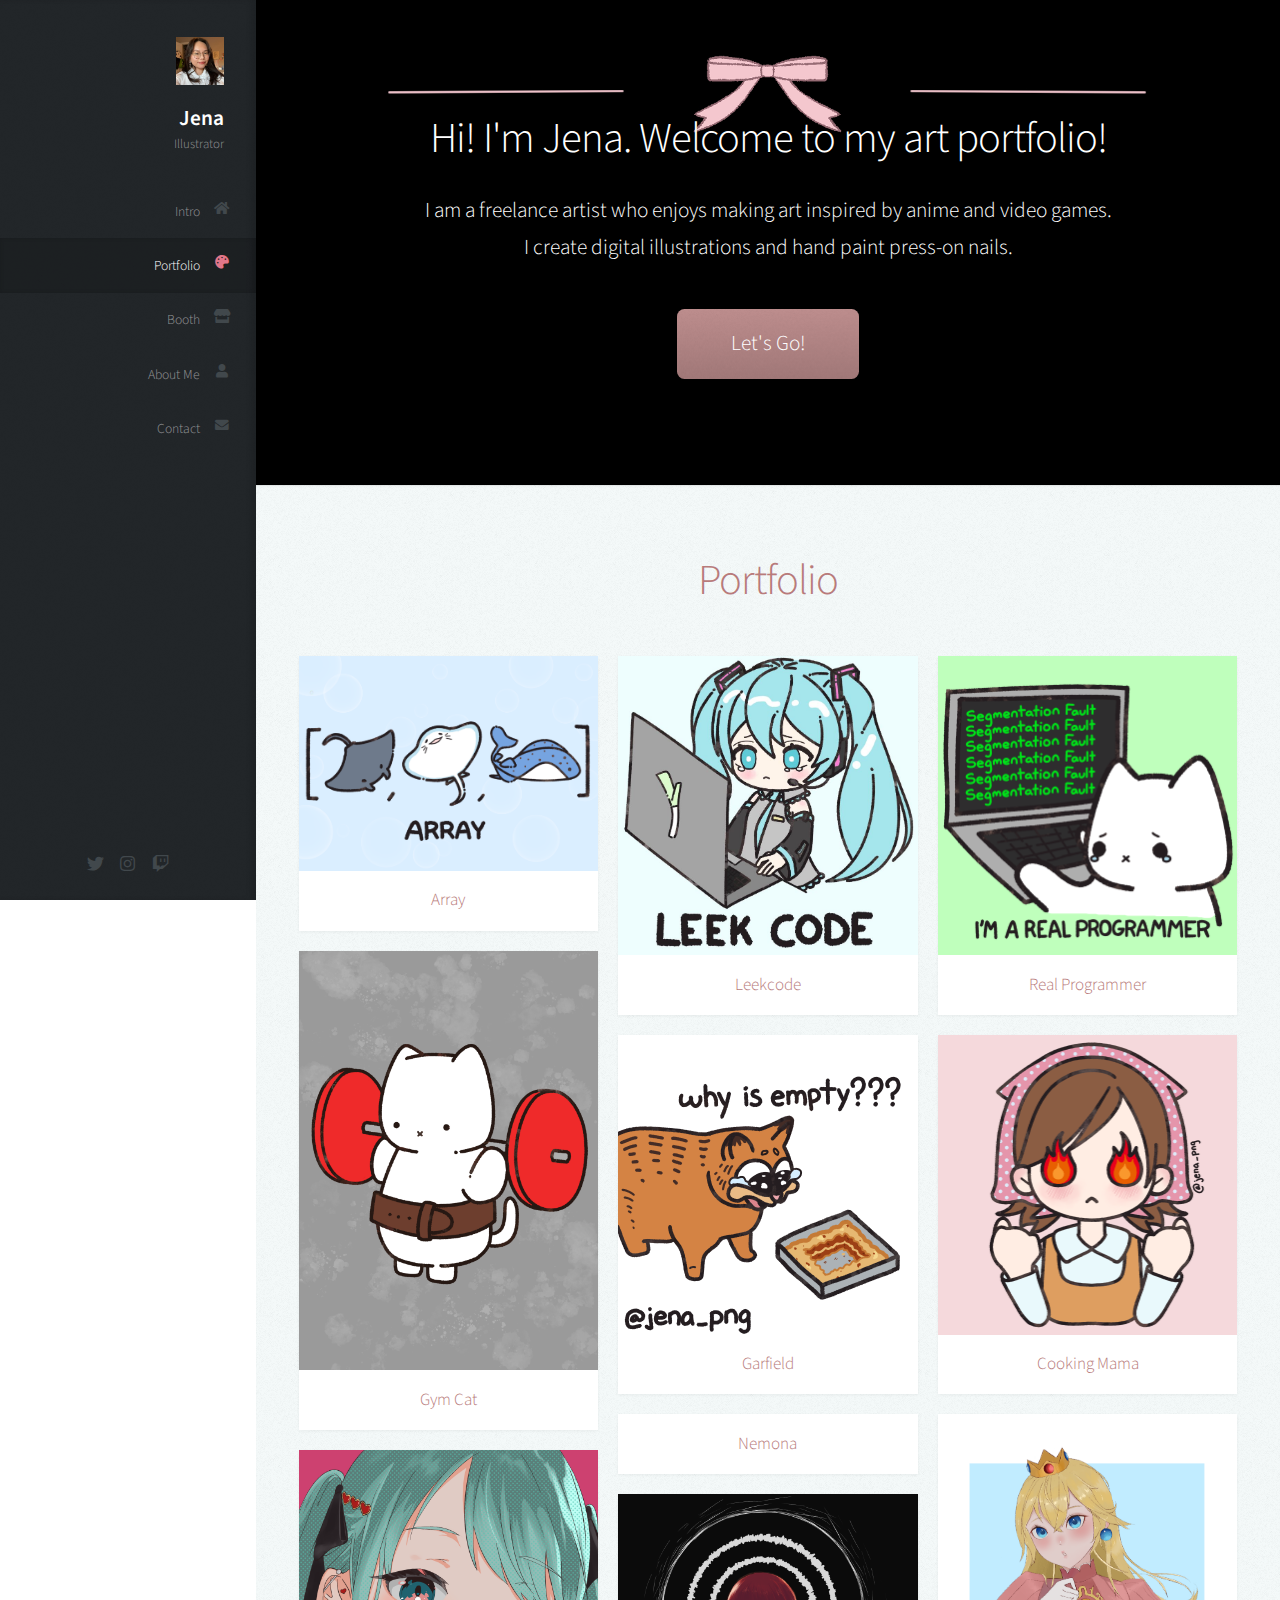
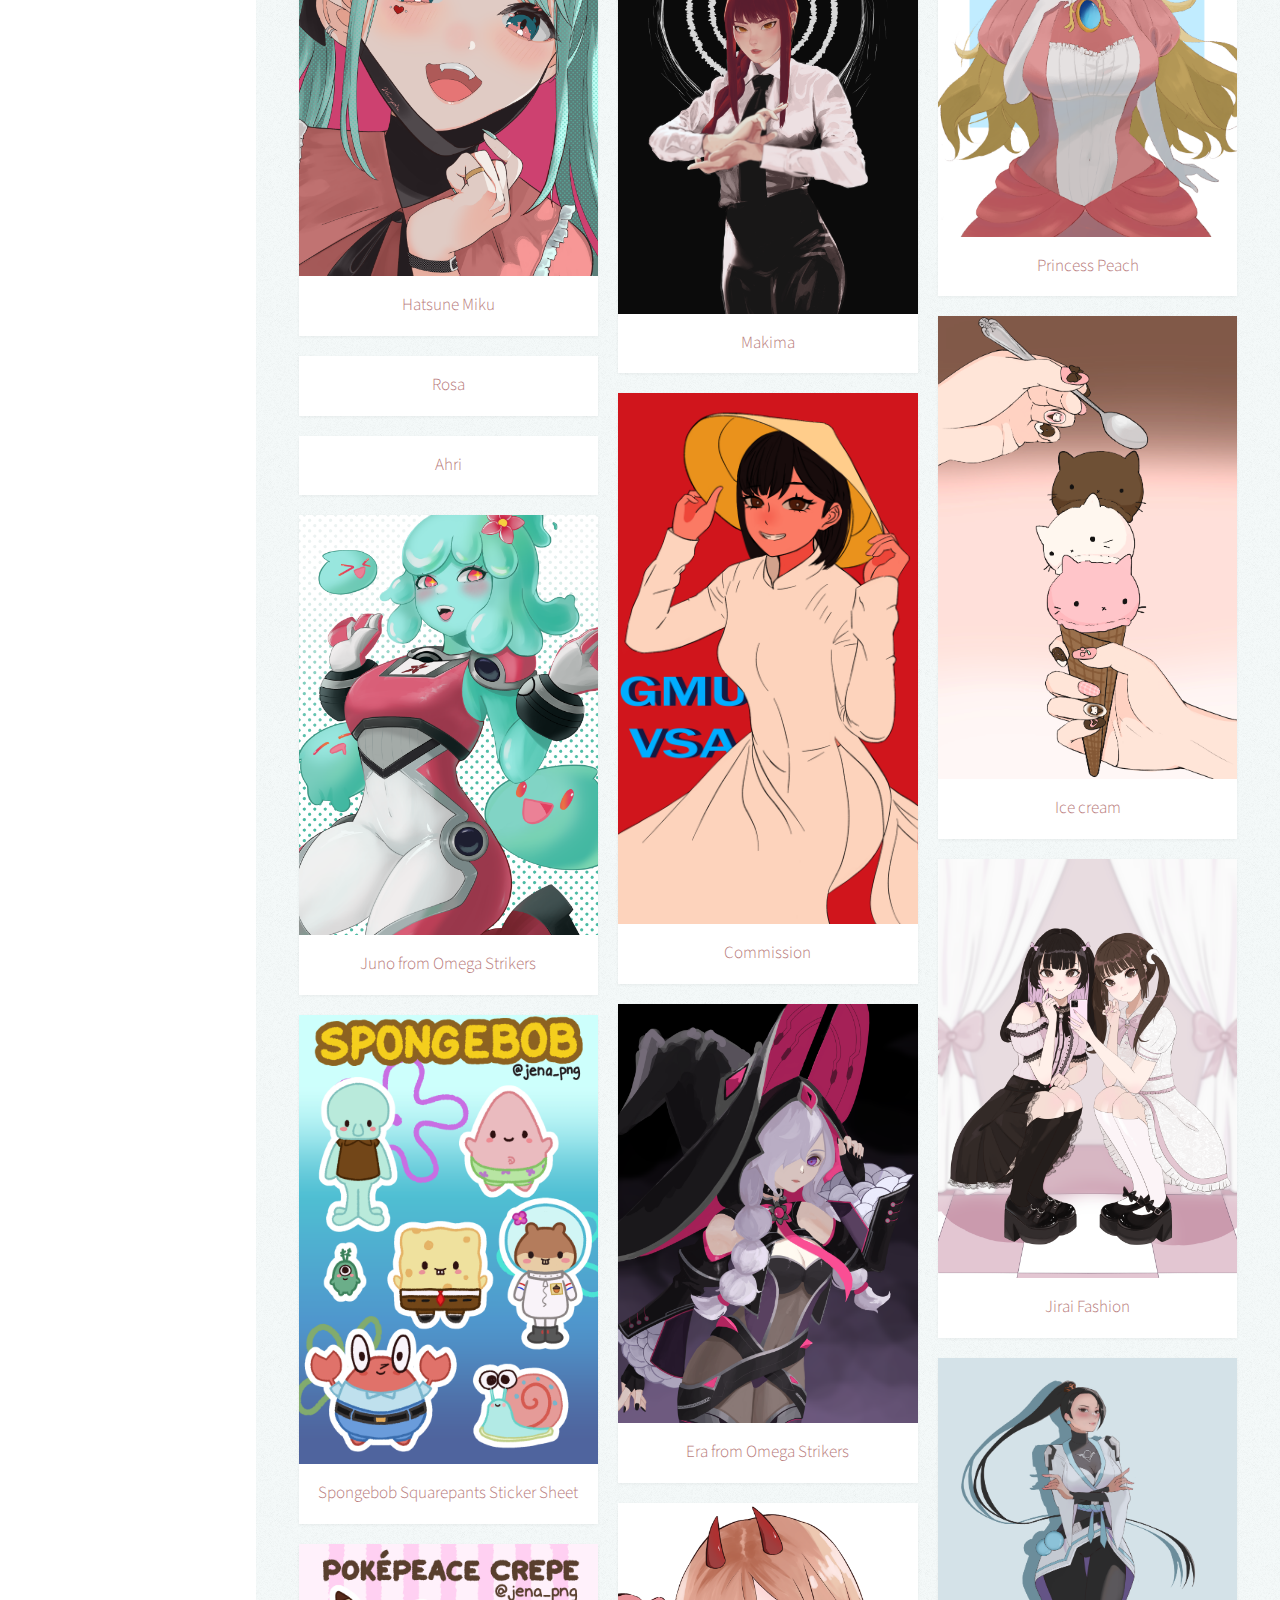
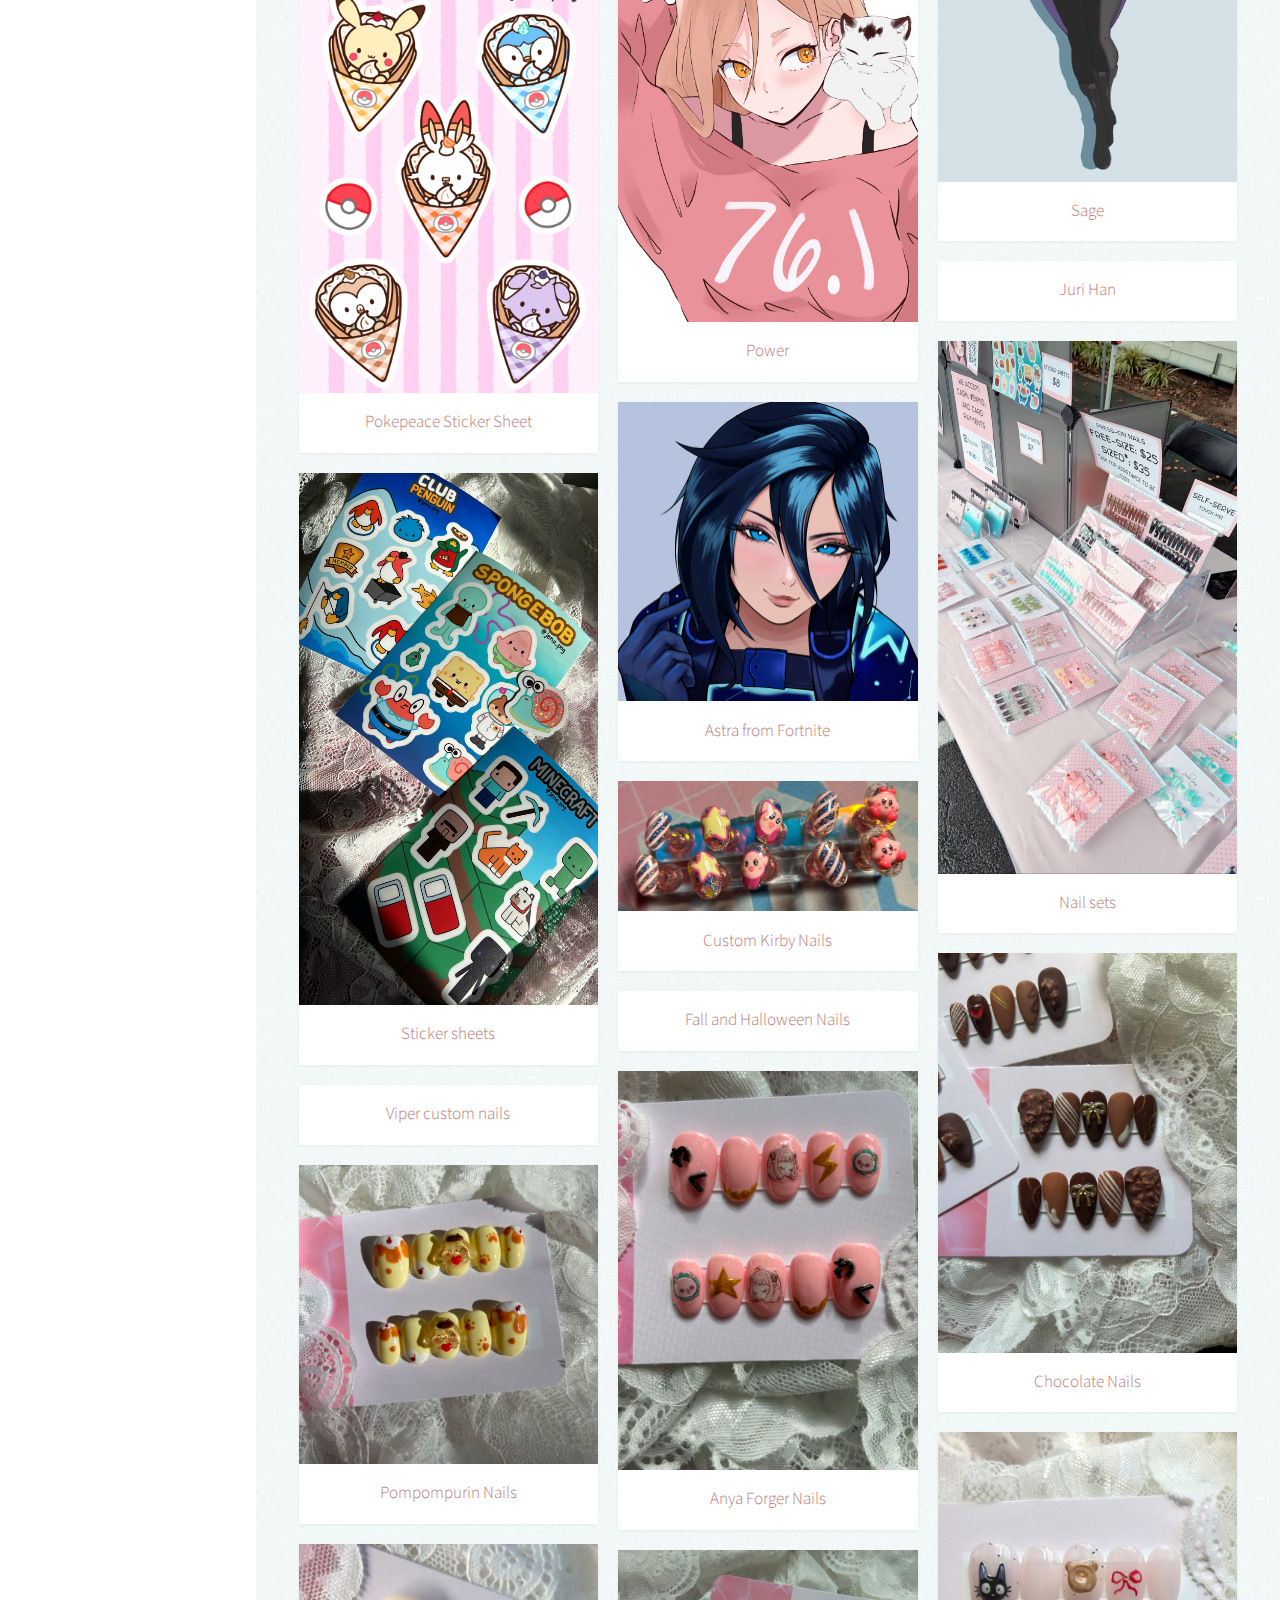
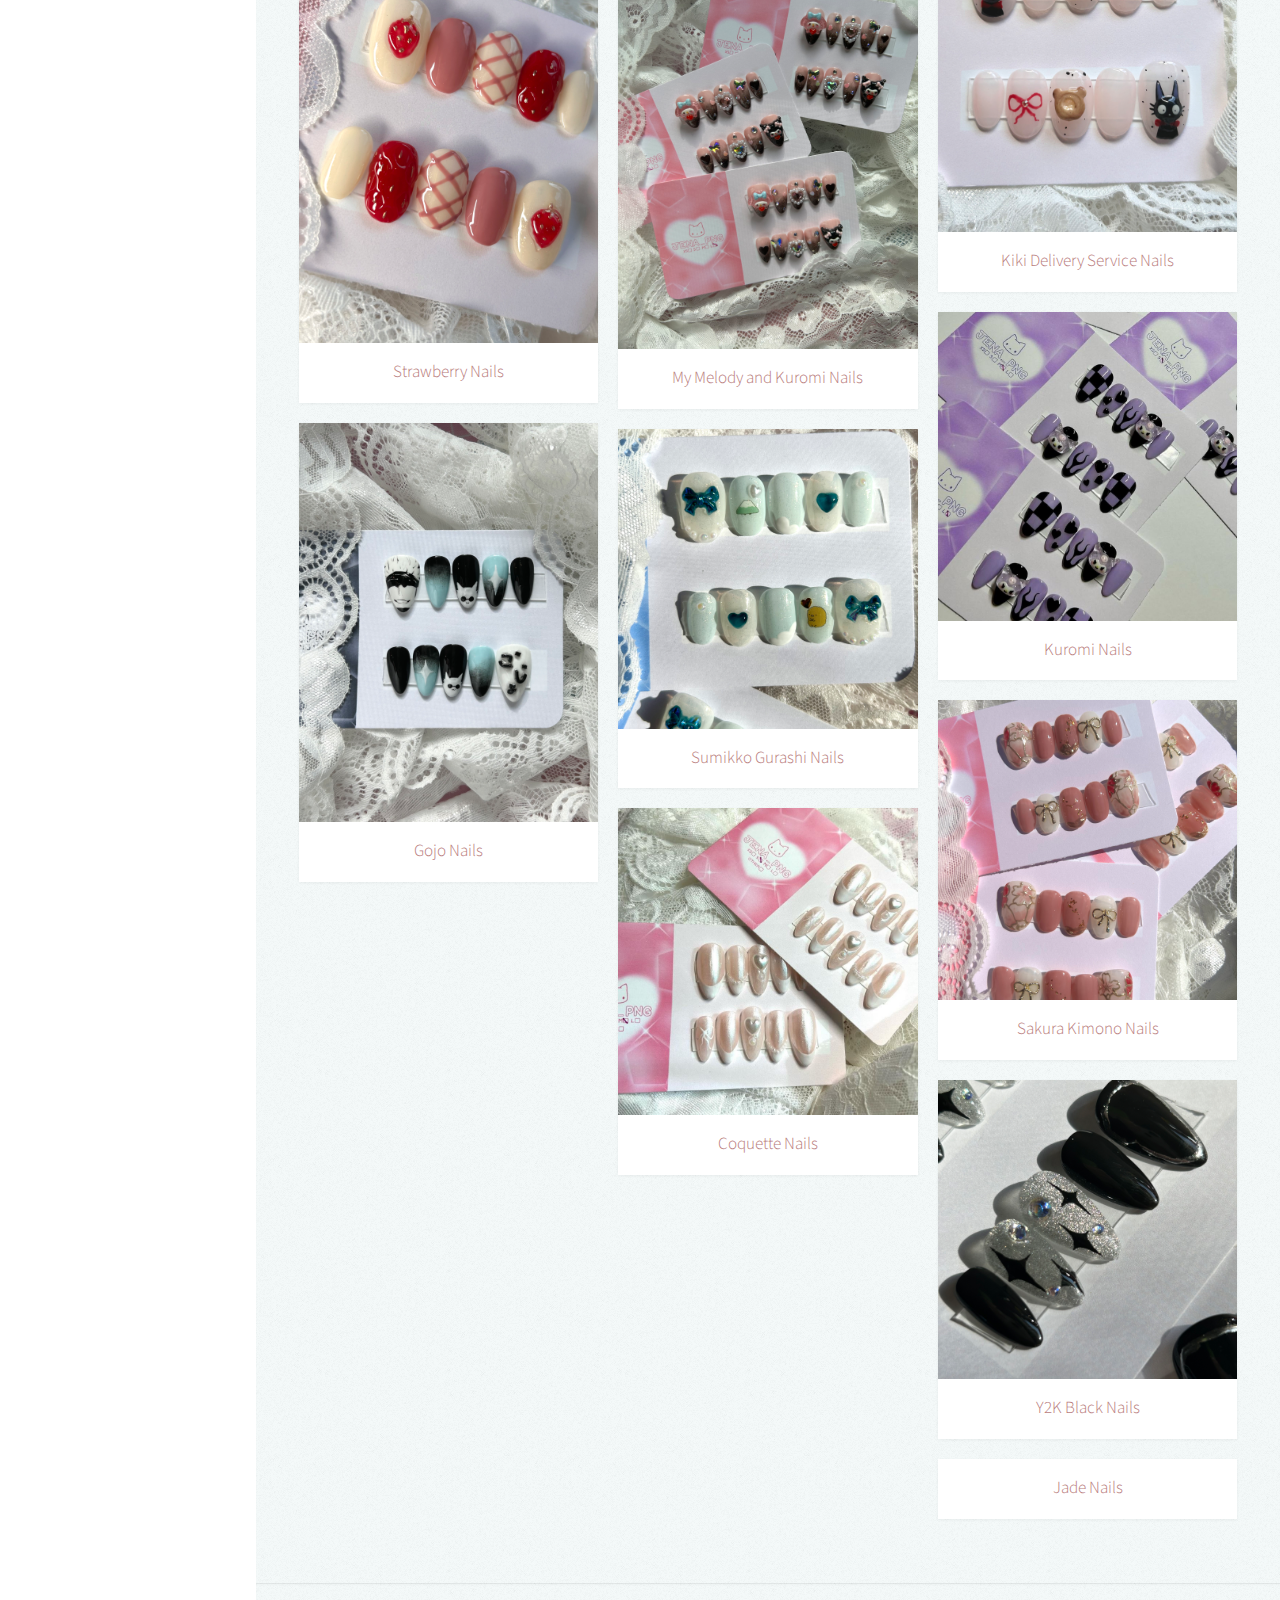
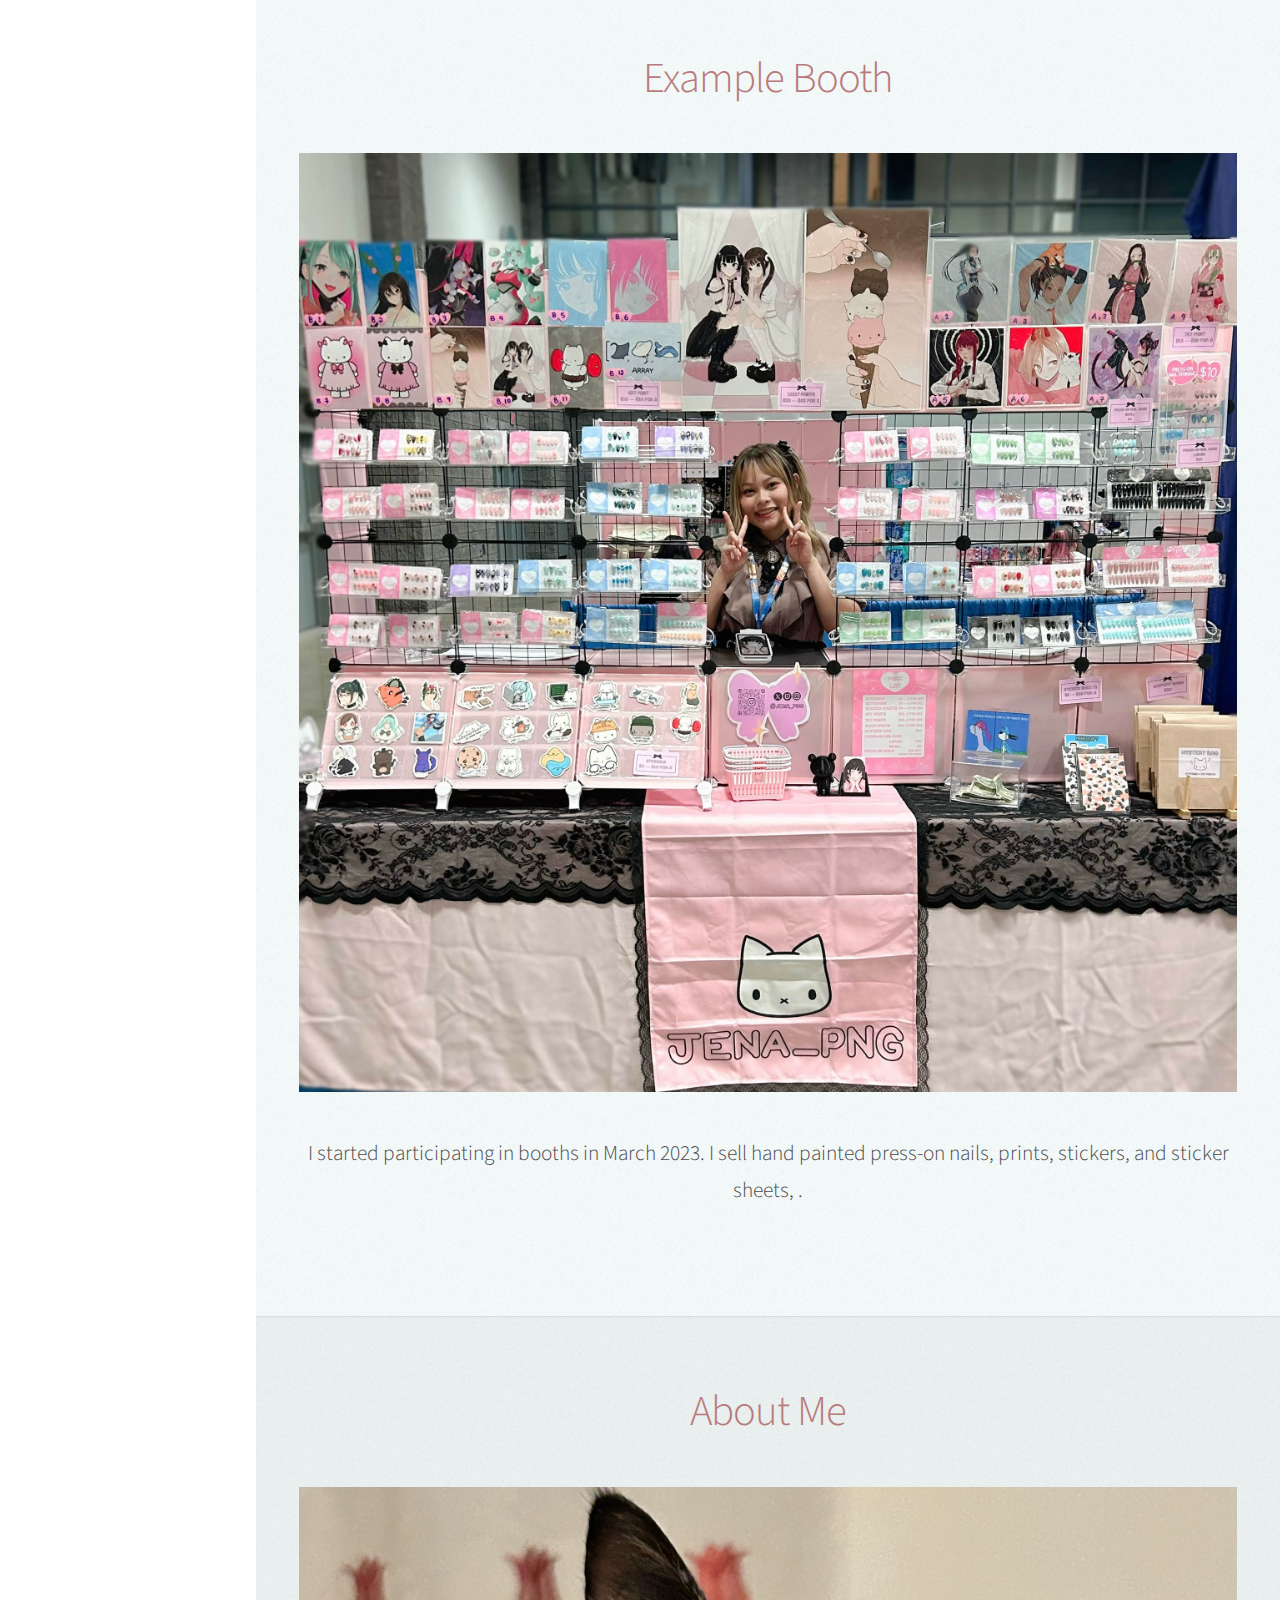
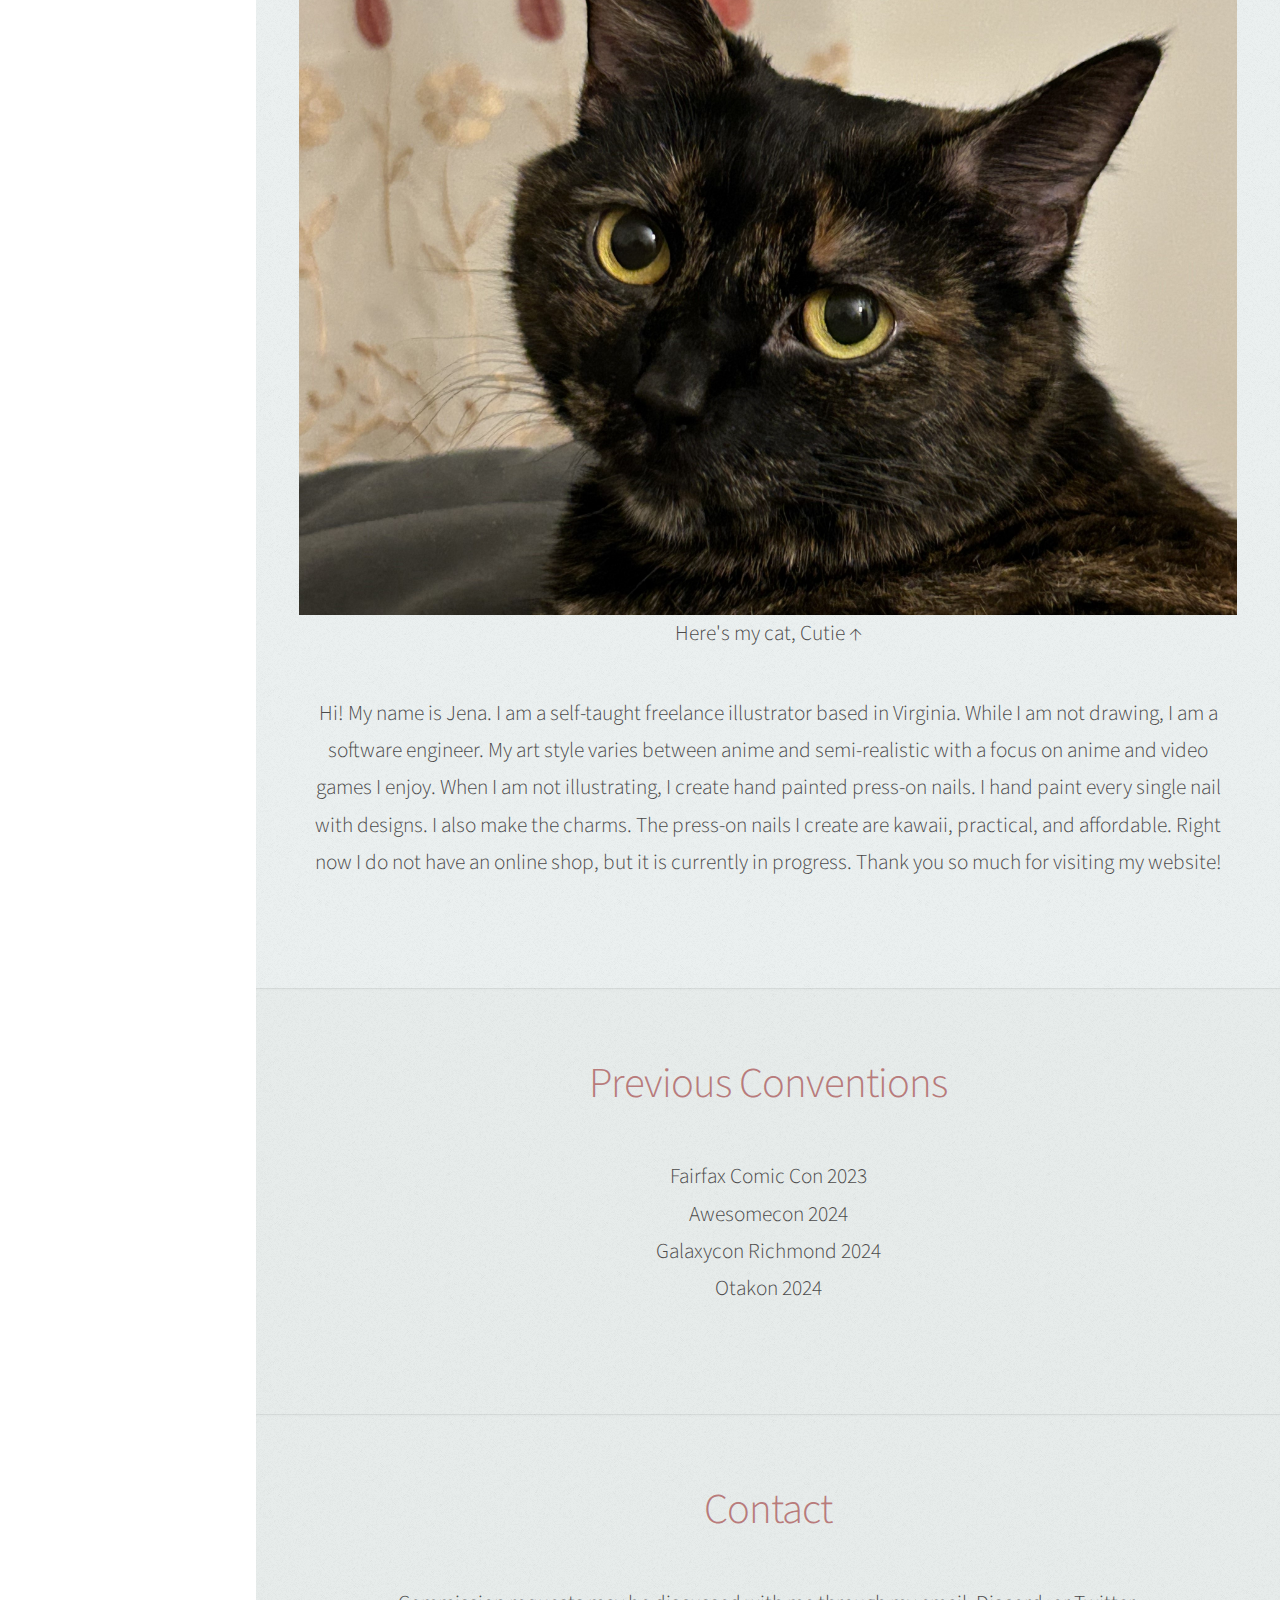
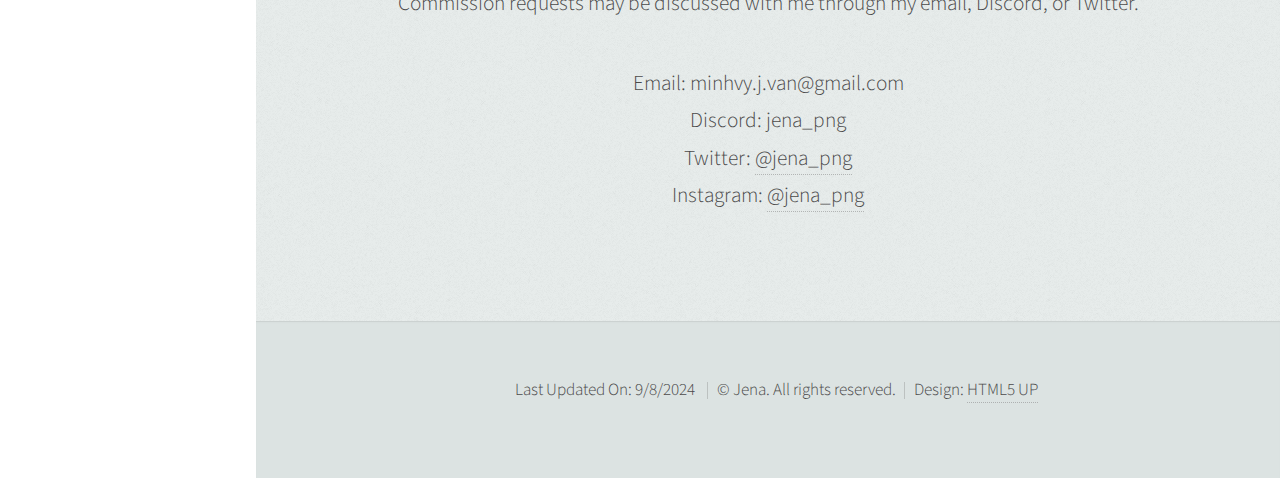
==== commit f6c1e675: "sept update" ====
--- a/index.html
+++ b/index.html
@@ -79,27 +79,110 @@
 
 							<header>
 								<h2>Portfolio</h2>
-								<h4> <a href="https://drive.google.com/drive/u/0/folders/1hyG0O1_A63dneAffrq5TfrS7IyOKyvAD" target="_blank">Here's a GoogleDrive to more of my art</a></h4>
 							</header>
 
 							<p></p>
 							
 							<div class="row">
+								<!---------- COLUMN 1 -------->
 								<div class="col-4 col-12-mobile">
-									<article class="item">
-										<a  class="image fit"><img src="images/anya.png" alt="" /></a>
-										<header>
-											<h3>Anya Forger</h3>
+									<!---------- COLUMN 1 -------->
+									<article class="item">
+										<a  class="image fit"><img src="images/arrayprint5x7bleed.png" alt="" /></a>
+										<header>
+											<h3>Array</h3>
+										</header>
+									</article>
+									<article class="item">
+										<a  class="image fit"><img src="images/gym.png" alt="" /></a>
+										<header>
+											<h3>Gym Cat</h3>
 										</header>
 									</article>
 									<article class="item">
 										<a  class="image fit"><img src="images/miku.png" alt="" /></a>
 										<header>
-											<h3>Hastune Miku</h3>
+											<h3>Hatsune Miku</h3>
+										</header>
+									</article>
+									
+									<article class="item">
+										<a  class="image fit"><img src="images/rosa.png" alt="" /></a>
+										<header>
+											<h3>Rosa</h3>
+										</header>
+									</article>
+									<article class="item">
+										<a  class="image fit"><img src="images/ahri.png" alt="" /></a>
+										<header>
+											<h3>Ahri</h3>
+										</header>
+									</article>
+									<article class="item">
+										<a  class="image fit"><img src="images/juno-5-7.png" alt="" /></a>
+										<header>
+											<h3>Juno from Omega Strikers</h3>
+										</header>
+									</article>
+									<article class="item">
+										<a  class="image fit"><img src="images/spongebob.png" alt="" /></a>
+										<header>
+											<h3>Spongebob Squarepants Sticker Sheet</h3>
+										</header>
+									</article>
+									<article class="item">
+										<a  class="image fit"><img src="images/pokepeace.png" alt="" /></a>
+										<header>
+											<h3>Pokepeace Sticker Sheet</h3>
+										</header>
+									</article>
+
+									<article class="item">
+										<a  class="image fit"><img src="images/stickersheets.jpg" alt="" /></a>
+										<header>
+											<h3>Sticker sheets</h3>
+										</header>
+									</article>
+									<article class="item">
+										<a class="image fit"><img src="images/Vipernails.png" alt="" /></a>
+										<header>
+											<h3>Viper custom nails</h3>
+										</header>
+									</article>
+									<article class="item">
+										<a class="image fit"><img src="images/pompom-nail.jpg" alt="" /></a>
+										<header>
+											<h3>Pompompurin Nails</h3>
+										</header>
+									</article>
+									<article class="item">
+										<a class="image fit"><img src="images/strawb-nail.jpg" alt="" /></a>
+										<header>
+											<h3>Strawberry Nails</h3>
+										</header>
+									</article>
+									<article class="item">
+										<a class="image fit"><img src="images/gojo-nail.jpg" alt="" /></a>
+										<header>
+											<h3>Gojo Nails</h3>
 										</header>
 									</article>
 								</div>
+								<!---------- COLUMN 2 -------->
 								<div class="col-4 col-12-mobile">
+									<!---------- COLUMN 2 -------->
+									<article class="item">
+										<a  class="image fit"><img src="images/leekcode.JPG" alt="" /></a>
+										<header>
+											<h3>Leekcode</h3>
+										</header>
+									</article>
+									<article class="item">
+										<a class="image fit"><img src="images/garf.png" alt="" /></a>
+										<header>
+											<h3>Garfield</h3>
+										</header>
+									</article>
 									<article class="item">
 										<a  class="image fit"><img src="images/nemonaresize.png" alt="" /></a>
 										<header>
@@ -112,189 +195,157 @@
 											<h3>Makima</h3>
 										</header>
 									</article>
+									<article class="item">
+										<a  class="image fit"><img src="images/vsa 2022 fin.png" alt="" /></a>
+										<header>
+											<h3>Commission</h3>
+										</header>
+									</article>
+									<article class="item">
+										<a class="image fit"><img src="images/era-5-7.png" alt="" /></a>
+										<header>
+											<h3>Era from Omega Strikers</h3>
+										</header>
+									</article>
+									<article class="item">
+										<a class="image fit"><img src="images/power.png" alt="" /></a>
+										<header>
+											<h3>Power</h3>
+										</header>
+									</article>
+									<article class="item">
+										<a class="image fit"><img src="images/astra-no-glasses-gloves-on.png" alt="" /></a>
+										<header>
+											<h3>Astra from Fortnite</h3>
+										</header>
+									</article>
+									<article class="item">
+										<a class="image fit"><img src="images/kirby.jpg" alt="" /></a>
+										<header>
+											<h3>Custom Kirby Nails</h3>
+										</header>
+									</article>
+									<article class="item">
+										<a class="image fit"><img src="images/fallnails.png" alt="" /></a>
+										<header>
+											<h3>Fall and Halloween Nails</h3>
+										</header>
+									</article>
+									<article class="item">
+										<a class="image fit"><img src="images/anya-nail.jpg" alt="" /></a>
+										<header>
+											<h3>Anya Forger Nails</h3>
+										</header>
+									</article>
+									<article class="item">
+										<a class="image fit"><img src="images/melo-kuro-nail.jpg" alt="" /></a>
+										<header>
+											<h3>My Melody and Kuromi Nails</h3>
+										</header>
+									</article>
+									<article class="item">
+										<a class="image fit"><img src="images/sumikko-nail.jpg" alt="" /></a>
+										<header>
+											<h3>Sumikko Gurashi Nails</h3>
+										</header>
+									</article>
+									<article class="item">
+										<a class="image fit"><img src="images/coquettenails.JPG" alt="" /></a>
+										<header>
+											<h3>Coquette Nails</h3>
+										</header>
+									</article>
 								</div>
+								<!---------- COLUMN 3 -------->
 								<div class="col-4 col-12-mobile">
+									<!---------- COLUMN 3 -------->
+									<article class="item">
+										<a  class="image fit"><img src="images/realprogrammer.png" alt="" /></a>
+										<header>
+											<h3>Real Programmer</h3>
+										</header>
+									</article>
+									<article class="item">
+										<a  class="image fit"><img src="images/mama-sig.png" alt="" /></a>
+										<header>
+											<h3>Cooking Mama</h3>
+										</header>
+									</article>
 									<article class="item">
 										<a  class="image fit"><img src="images/peach.png" alt="" /></a>
 										<header>
-											<h3>Commission</h3>
-										</header>
-									</article>
-									<article class="item">
-										<a  class="image fit"><img src="images/stinared+black.png" alt="" /></a>
-										<header>
-											<h3>Commission</h3>
+											<h3>Princess Peach</h3>
+										</header>
+									</article>
+									<article class="item">
+										<a  class="image fit"><img src="images/icecream11x17.png" alt="" /></a>
+										<header>
+											<h3>Ice cream</h3>
+										</header>
+									</article>
+										<article class="item">
+										<a  class="image fit"><img src="images/dress5x7.png" alt="" /></a>
+										<header>
+											<h3>Jirai Fashion</h3>
+										</header>
+									</article>
+									
+									<article class="item">
+										<a class="image fit"><img src="images/sage2.png" alt="" /></a>
+										<header>
+											<h3>Sage</h3>
+										</header>
+									</article>
+									<article class="item">
+										<a class="image fit"><img src="images/juri.png" alt="" /></a>
+										<header>
+											<h3>Juri Han</h3>
+										</header>
+									</article>
+									<article class="item">
+										<a class="image fit"><img src="images/alot-of-nails.jpg" alt="" /></a>
+										<header>
+											<h3>Nail sets</h3>
+										</header>
+									</article>
+									<article class="item">
+										<a class="image fit"><img src="images/choco-nail.jpg" alt="" /></a>
+										<header>
+											<h3>Chocolate Nails</h3>
+										</header>
+									</article>
+									<article class="item">
+										<a class="image fit"><img src="images/kiki-nail.jpg" alt="" /></a>
+										<header>
+											<h3>Kiki Delivery Service Nails</h3>
+										</header>
+									</article>
+									<article class="item">
+										<a class="image fit"><img src="images/kurominails.JPG" alt="" /></a>
+										<header>
+											<h3>Kuromi Nails</h3>
+										</header>
+									</article>
+									<article class="item">
+										<a class="image fit"><img src="images/sakura-nail.jpg" alt="" /></a>
+										<header>
+											<h3>Sakura Kimono Nails</h3>
+										</header>
+									</article>
+									<article class="item">
+										<a class="image fit"><img src="images/cateye-nail.jpg" alt="" /></a>
+										<header>
+											<h3>Y2K Black Nails</h3>
+										</header>
+									</article>
+									<article class="item">
+										<a class="image fit"><img src="images/jadenails.jpg" alt="" /></a>
+										<header>
+											<h3>Jade Nails</h3>
 										</header>
 									</article>
 								</div>
-								<div class="col-4 col-12-mobile">
-									<article class="item">
-										<a  class="image fit"><img src="images/ahri.png" alt="" /></a>
-										<header>
-											<h3>Ahri</h3>
-										</header>
-									</article>
-									<article class="item">
-										<a  class="image fit"><img src="images/yi 2022 Panel 1.png" alt="" /></a>
-										<header>
-											<h3>Commission</h3>
-										</header>
-									</article>
-									<article class="item">
-										<a  class="image fit"><img src="images/spongebob.png" alt="" /></a>
-										<header>
-											<h3>Spongebob Squarepants Sticker Sheet</h3>
-										</header>
-									</article>
-
-									<article class="item">
-										<a  class="image fit"><img src="images/mama-sig.png" alt="" /></a>
-										<header>
-											<h3>Cooking Mama</h3>
-										</header>
-									</article>
-
-									<article class="item">
-										<a  class="image fit"><img src="images/stickersheets.jpg" alt="" /></a>
-										<header>
-											<h3>Sticker sheets</h3>
-										</header>
-									</article>
-
-									<article class="item">
-										<a class="image fit"><img src="images/pompom-nail.jpg" alt="" /></a>
-										<header>
-											<h3>Pompompurin Nails</h3>
-										</header>
-									</article>
-									<article class="item">
-										<a class="image fit"><img src="images/strawb-nail.jpg" alt="" /></a>
-										<header>
-											<h3>Strawberry Nails</h3>
-										</header>
-									</article>
-									<article class="item">
-										<a class="image fit"><img src="images/gojo-nail.jpg" alt="" /></a>
-										<header>
-											<h3>Gojo Nails</h3>
-										</header>
-									</article>
-
-								</div>
-								<div class="col-4 col-12-mobile">
-									<article class="item">
-										<a  class="image fit"><img src="images/vsa 2022 fin.png" alt="" /></a>
-										<header>
-											<h3>Commission</h3>
-										</header>
-									</article>
-									<article class="item">
-										<a class="image fit"><img src="images/power.png" alt="" /></a>
-										<header>
-											<h3>Power</h3>
-										</header>
-									</article>
-									<article class="item">
-										<a class="image fit"><img src="images/astra-no-glasses-gloves-on.png" alt="" /></a>
-										<header>
-											<h3>Astra Commission</h3>
-										</header>
-									</article>
-									<article class="item">
-										<a class="image fit"><img src="images/garf.png" alt="" /></a>
-										<header>
-											<h3>Garfield</h3>
-										</header>
-									</article>
-									<article class="item">
-										<a class="image fit"><img src="images/kirby.jpg" alt="" /></a>
-										<header>
-											<h3>Custom Kirby Nails</h3>
-										</header>
-									</article>
-									<article class="item">
-										<a class="image fit"><img src="images/fallnails.png" alt="" /></a>
-										<header>
-											<h3>Fall and Halloween Nails</h3>
-										</header>
-									</article>
-									<article class="item">
-										<a class="image fit"><img src="images/anya-nail.jpg" alt="" /></a>
-										<header>
-											<h3>Anya Forger Nails</h3>
-										</header>
-									</article>
-									<article class="item">
-										<a class="image fit"><img src="images/melo-kuro-nail.jpg" alt="" /></a>
-										<header>
-											<h3>My Melody and Kuromi Nails</h3>
-										</header>
-									</article>
-									<article class="item">
-										<a class="image fit"><img src="images/sumikko-nail.jpg" alt="" /></a>
-										<header>
-											<h3>Sumikko Gurashi Nails</h3>
-										</header>
-									</article>
-								</div>
-								
-								<div class="col-4 col-12-mobile">
-									<article class="item">
-										<a  class="image fit"><img src="images/aodaiChihiro.png" alt="" /></a>
-										<header>
-											<h3>Chihiro</h3>
-										</header>
-									</article>
-									
-									<article class="item">
-										<a class="image fit"><img src="images/sage2.png" alt="" /></a>
-										<header>
-											<h3>Sage</h3>
-										</header>
-									</article>
-									<article class="item">
-										<a class="image fit"><img src="images/juri.png" alt="" /></a>
-										<header>
-											<h3>Juri Han</h3>
-										</header>
-									</article>
-									<article class="item">
-										<a class="image fit"><img src="images/Vipernails.png" alt="" /></a>
-										<header>
-											<h3>Viper custom nails</h3>
-										</header>
-									</article>
-									<article class="item">
-										<a class="image fit"><img src="images/alot-of-nails.jpg" alt="" /></a>
-										<header>
-											<h3>Nail sets</h3>
-										</header>
-									</article>
-									<article class="item">
-										<a class="image fit"><img src="images/choco-nail.jpg" alt="" /></a>
-										<header>
-											<h3>Chocolate Nails</h3>
-										</header>
-									</article>
-									<article class="item">
-										<a class="image fit"><img src="images/kiki-nail.jpg" alt="" /></a>
-										<header>
-											<h3>Kiki Delivery Service Nails</h3>
-										</header>
-									</article>
-									<article class="item">
-										<a class="image fit"><img src="images/sakura-nail.jpg" alt="" /></a>
-										<header>
-											<h3>Sakura Kimono Nails</h3>
-										</header>
-									</article>
-									<article class="item">
-										<a class="image fit"><img src="images/cateye-nail.jpg" alt="" /></a>
-										<header>
-											<h3>Y2K Black Nails</h3>
-										</header>
-									</article>
-								</div>
+
 							</div>
 
 						</div>
@@ -309,8 +360,8 @@
 							<header>
 								<h2>Example Booth</h2>
 							</header>
-							<a  class="image featured"><img src="images/galaxycon-2024-booth.jpg" alt="" /></a>
-							<p>I started participating in booths in March 2023. I sell prints, stickers, sticker sheets, and hand painted press-on nails.
+							<a  class="image featured"><img src="images/otakonbooth.JPG" alt="" /></a>
+							<p>I started participating in booths in March 2023. I sell hand painted press-on nails, prints, stickers, and sticker sheets, .
 							</p>
 
 						</div>
@@ -331,7 +382,9 @@
 								While I am not drawing, I am a software engineer.
 								My art style varies between anime and semi-realistic with a focus on 
 								anime and video games I enjoy. When I am not illustrating, I create hand painted press-on nails. 
+								I hand paint every single nail with designs. I also make the charms.
 								The press-on nails I create are kawaii, practical, and affordable. 
+								
 								 Right now I do not have an online shop,
 								but it is currently in progress. Thank you so much for visiting my website!
 							</p>
@@ -339,6 +392,21 @@
 						</div>
 					</section>	
 
+					<!-- Previous Convention -->
+					<section id="contact" class="four">
+						<div class="container">
+
+							<header>
+								<h2>Previous Conventions</h2>
+							</header>
+							<p> 
+							Fairfax Comic Con 2023</a> <br>
+							Awesomecon 2024</a> <br>
+							Galaxycon Richmond 2024</a> <br>
+							Otakon 2024</a> <br>
+
+						</div>
+					</section>
 				<!-- Contact -->
 					<section id="contact" class="four">
 						<div class="container">
@@ -350,8 +418,8 @@
 							<p>Commission requests may be discussed with me through my email, Discord, or Twitter.</p>
 							<p> Email: minhvy.j.van@gmail.com <br>
 								Discord: jena_png <br>
-							Twitter: <a href="https://twitter.com/jena_png" target="_blank">@jena_png</a></p>
-
+							Twitter: <a href="https://twitter.com/jena_png" target="_blank">@jena_png</a> <br>
+							Instagram: <a href="https://instagram.com/jena_png" target="_blank">@jena_png</a></p>
 
 						</div>
 					</section>
@@ -363,7 +431,7 @@
 
 				<!-- Copyright -->
 					<ul class="copyright">
-						<li> Last Updated On: 3/19/2024</li>
+						<li> Last Updated On: 9/8/2024</li>
 						<li>&copy; Jena. All rights reserved.</li><li>Design: <a href="http://html5up.net">HTML5 UP</a></li>
 					</ul>
 
